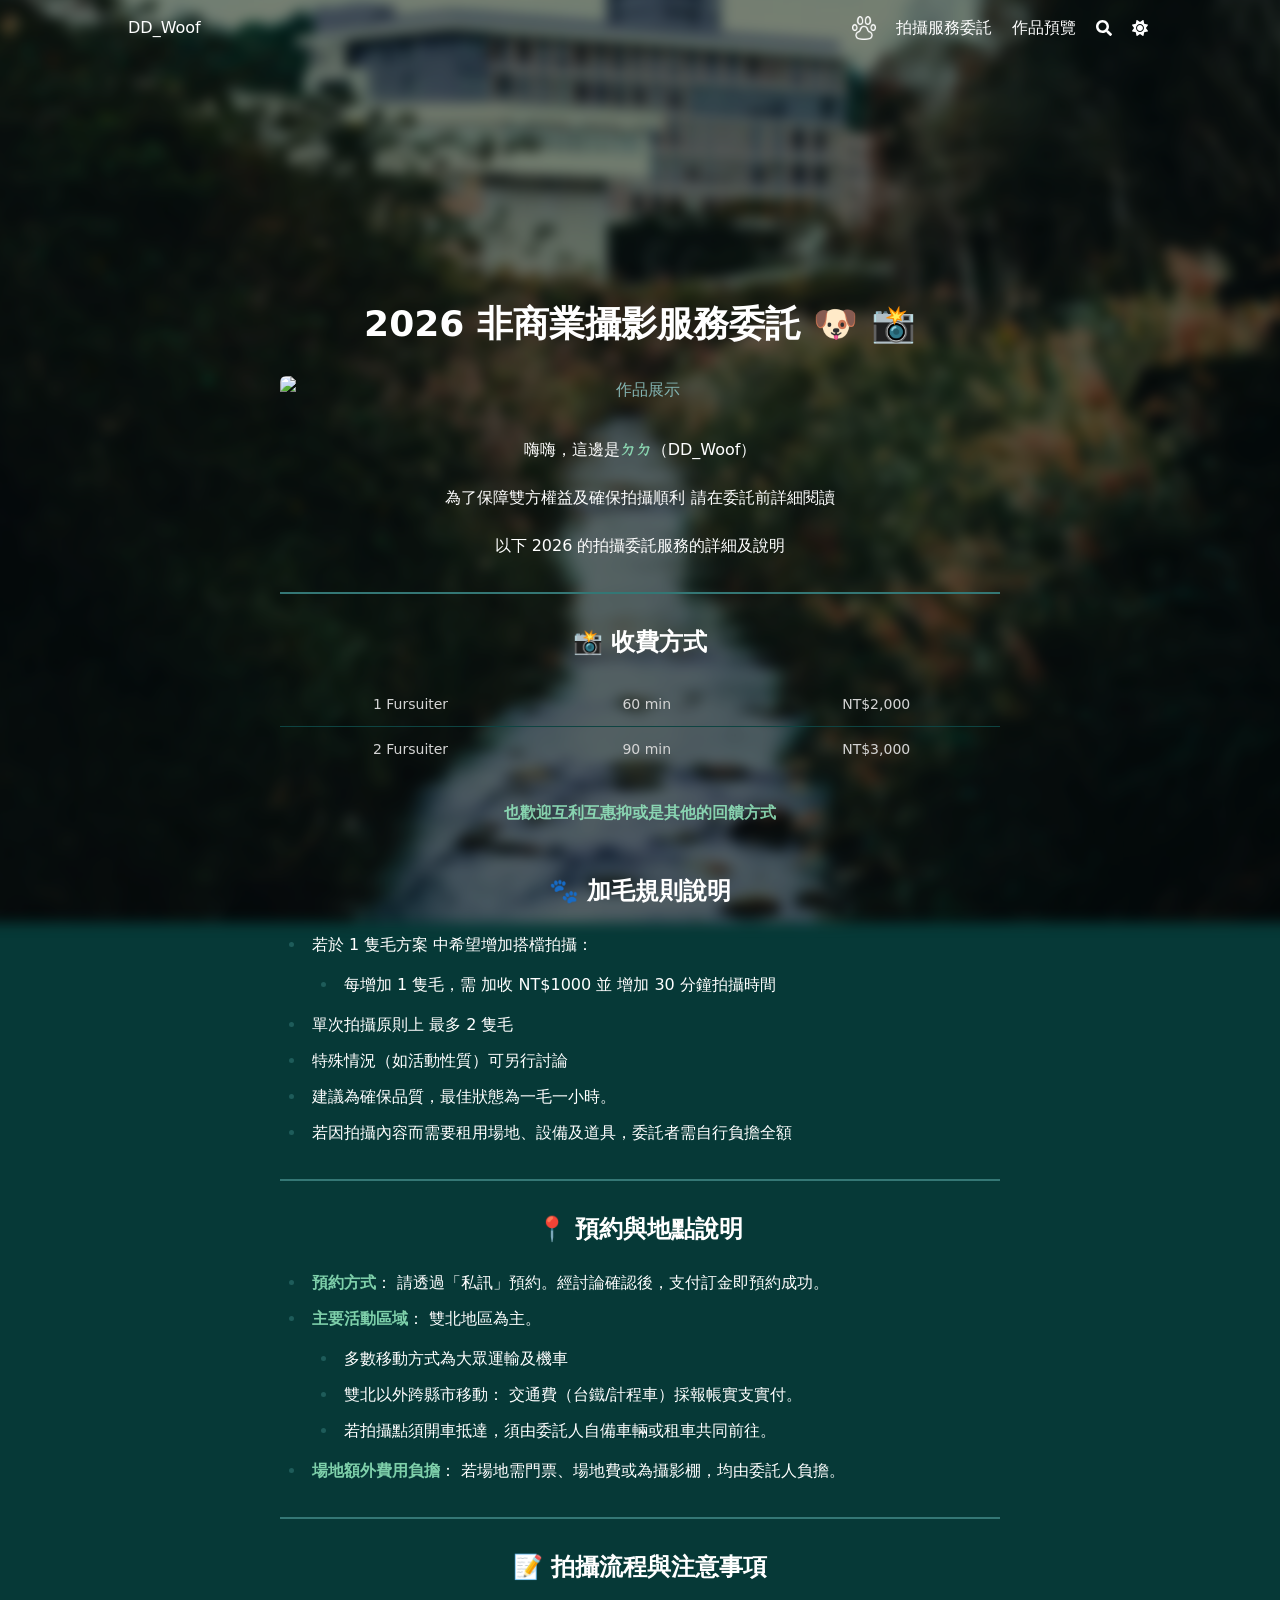
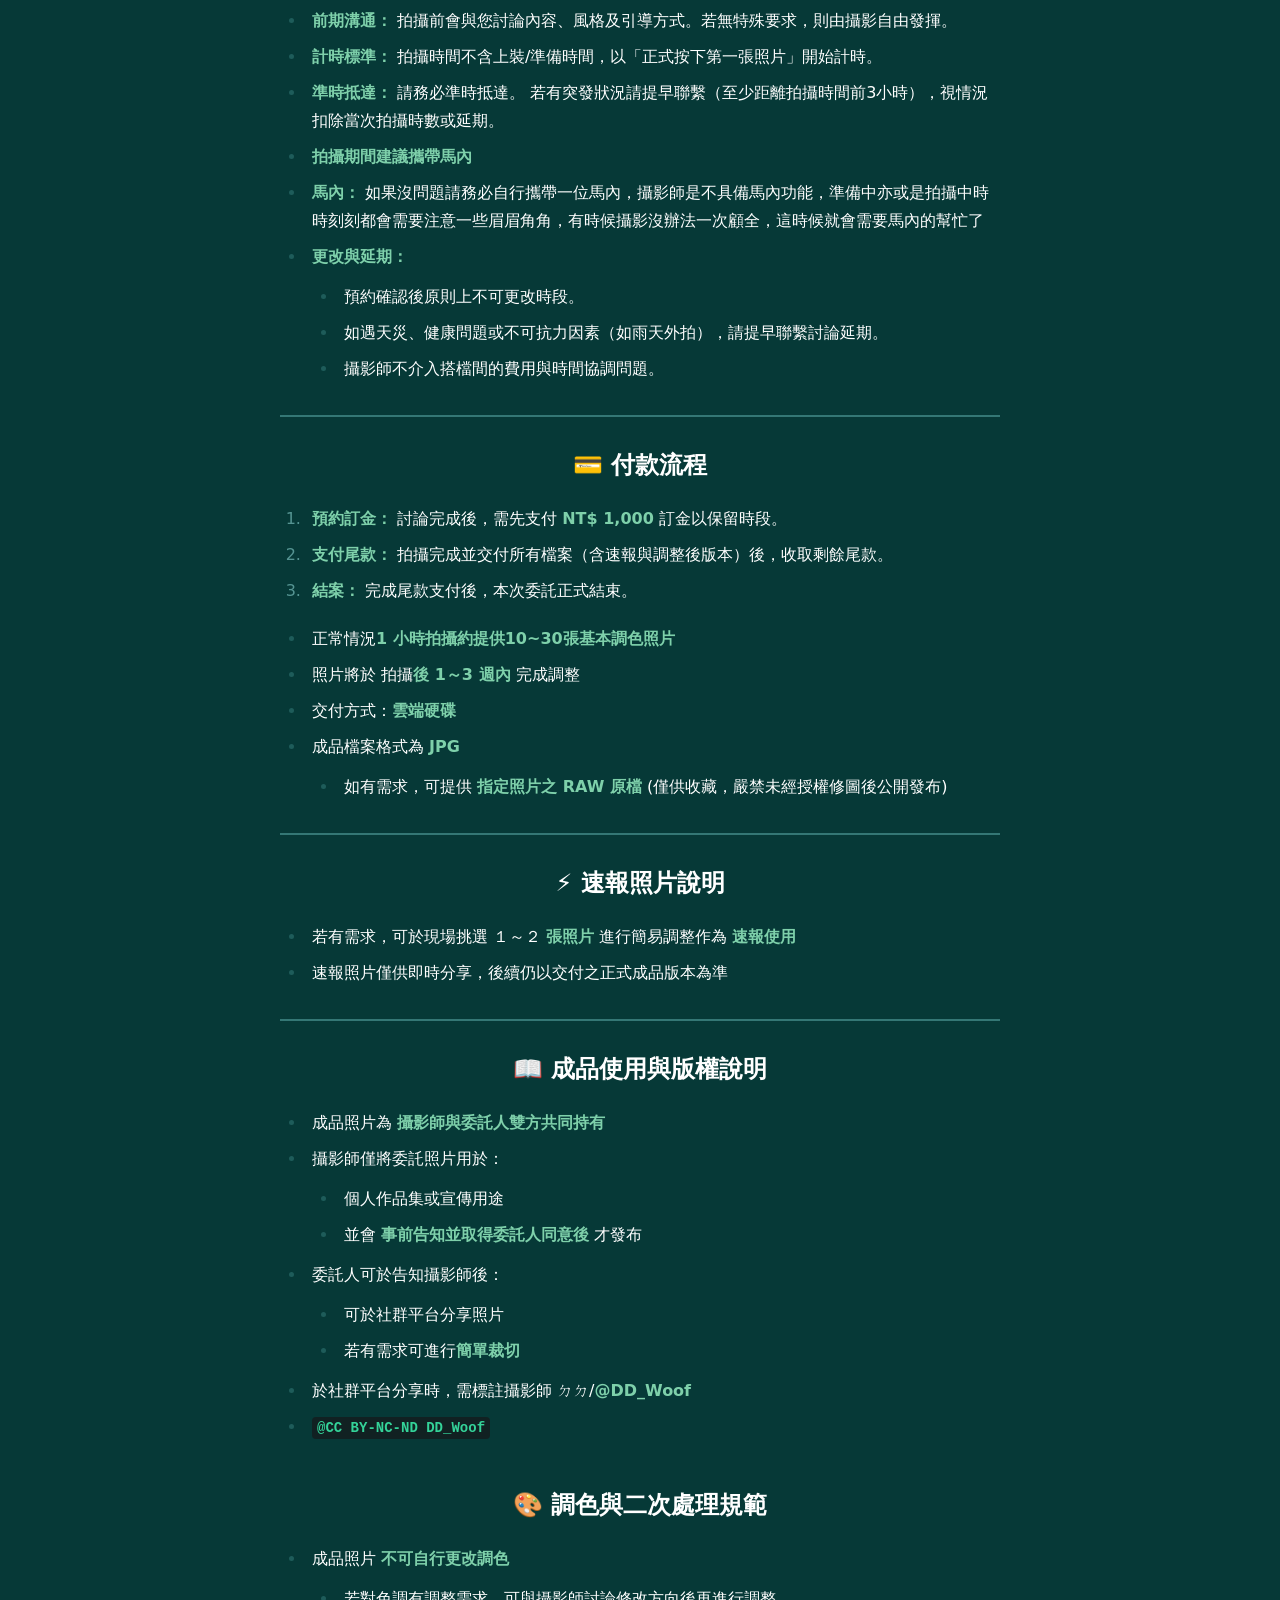
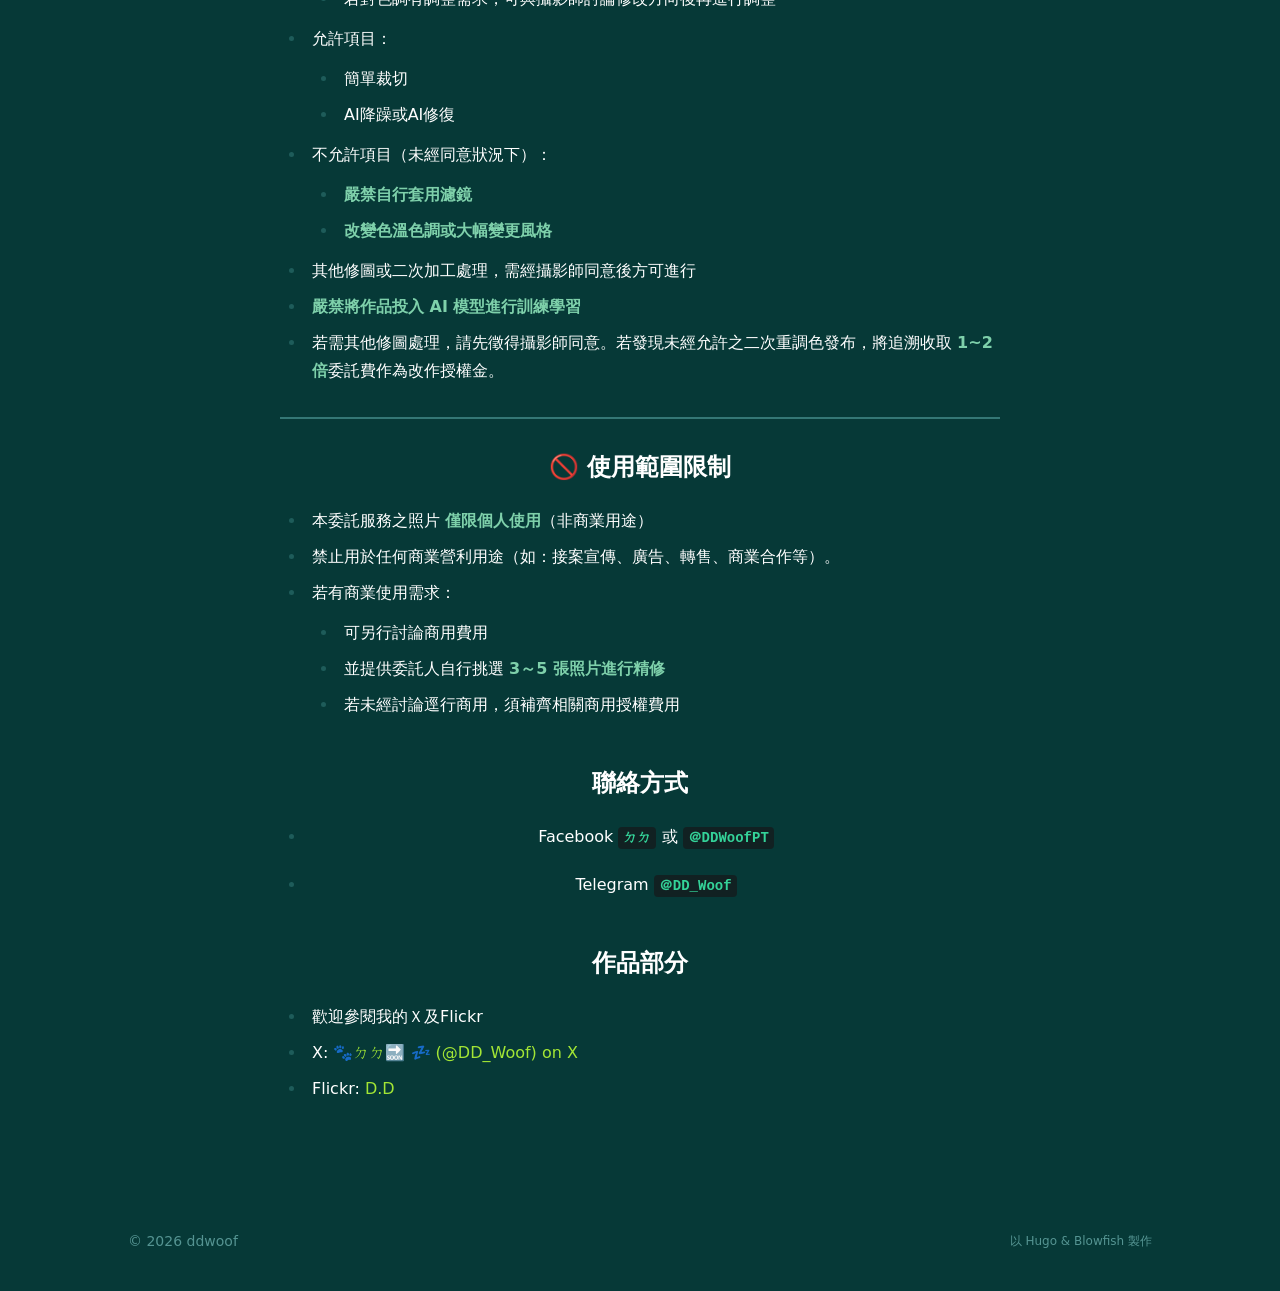
==== services/index.html @ 14877175 "The First time update web" ====
<!doctype html>
<html
  lang="zh-tw"
  dir="ltr"
  class="scroll-smooth"
  data-default-appearance="dark"
  data-auto-appearance="true"><head>
  <meta charset="utf-8">
  
    <meta http-equiv="content-language" content="zh-tw">
  
  <meta name="viewport" content="width=device-width, initial-scale=1.0">
  <meta http-equiv="X-UA-Compatible" content="ie=edge">
  <meta name="theme-color">

  
  
    <title>2026 非商業攝影服務委託 🐶 📸 &middot; DD_Woof</title>
    <meta name="title" content="2026 非商業攝影服務委託 🐶 📸 &middot; DD_Woof">
  

  
  
    <meta name="description" content="攝影委託詳細說明與費用一覽">
  
  
  
  
  <link rel="canonical" href="/services/">
  

  
  
    <meta name="author" content="ddwoof">
  
  
    
      
        
          <link href="https://x.com/DD_Woof" rel="me">
        
      
    
  

  
  <meta property="og:url" content="/services/">
  <meta property="og:site_name" content="DD_Woof">
  <meta property="og:title" content="2026 非商業攝影服務委託 🐶 📸">
  <meta property="og:description" content="攝影委託詳細說明與費用一覽">
  <meta property="og:locale" content="zh_tw">
  <meta property="og:type" content="article">

  
  <meta name="twitter:card" content="summary">
  <meta name="twitter:title" content="2026 非商業攝影服務委託 🐶 📸">
  <meta name="twitter:description" content="攝影委託詳細說明與費用一覽">

  
  
  
  
    
      
    
  
    
      
    
  
    
      
    
  
  
    
  

  
  
  
  
  
  

  

  
  
  
  
  
  
  
    
  
  
    
  
  
  <link
    type="text/css"
    rel="stylesheet"
    href="/css/main.bundle.min.bacc5cdc9474db91ea3333a25206559b05ceb0ef3ecc49c3214e8da3e983f6aa9cc485924662123fd63597dafd530e8fc702d7a046bd52d2ac4388a769b3c79e.css"
    integrity="sha512-usxc3JR025HqMzOiUgZVmwXOsO8&#43;zEnDIU6No&#43;mD9qqcxIWSRmISP9Y1l9r9Uw6PxwLXoEa9UtKsQ4inabPHng==">

  
  
  <script
    type="text/javascript"
    src="/js/appearance.min.6f41174b3a05b680820fe08cadbfa5fb7a7ca347b76a0955cdc68b9d8aca1ce24f0547e138cea33bcc7904d551a90afcb1cc7f2d9fe8557075d501419046c08c.js"
    integrity="sha512-b0EXSzoFtoCCD&#43;CMrb&#43;l&#43;3p8o0e3aglVzcaLnYrKHOJPBUfhOM6jO8x5BNVRqQr8scx/LZ/oVXB11QFBkEbAjA=="></script>
  
  
  
  
  
  
    
    <script src="/lib/zoom/zoom.min.umd.a527109b68c082a70f3697716dd72a9d5aa8b545cf800cecbbc7399f2ca6f6e0ce3e431f2062b48bbfa47c9ea42822714060bef309be073f49b9c0e30d318d7b.js" integrity="sha512-pScQm2jAgqcPNpdxbdcqnVqotUXPgAzsu8c5nyym9uDOPkMfIGK0i7&#43;kfJ6kKCJxQGC&#43;8wm&#43;Bz9JucDjDTGNew=="></script>
  

  
  
  
    
  
  
    
  
  
  
  
  
  
    
    <script
      defer
      type="text/javascript"
      id="script-bundle"
      src="/js/main.bundle.min.858f7f82734cfae08d59fcf8d0eb186f01706a84e2f7d20d39edfd7bc8bed6166e02d5c65ecce1de82b1ac52d1e01d77bd1a82d19186fdae5fe6e12d867fcf68.js"
      integrity="sha512-hY9/gnNM&#43;uCNWfz40OsYbwFwaoTi99INOe39e8i&#43;1hZuAtXGXszh3oKxrFLR4B13vRqC0ZGG/a5f5uEthn/PaA=="
      data-copy="複製"
      data-copied="已複製"></script>
  

  
  
























  

  

  

  

  













  
  
    <link rel="apple-touch-icon" sizes="180x180" href="/apple-touch-icon.png">
    <link rel="icon" type="image/png" sizes="32x32" href="/favicon-32x32.png">
    <link rel="icon" type="image/png" sizes="16x16" href="/favicon-16x16.png">
    <link rel="manifest" href="/site.webmanifest">
  

  
  <script type="application/ld+json">
  [{
    "@context": "https://schema.org",
    "@type": "Article",
    "articleSection": "Hi 👋 I\u0027m ㄉㄉ.",
    "name": "2026 非商業攝影服務委託 🐶 📸",
    "headline": "2026 非商業攝影服務委託 🐶 📸",
    "description": "攝影委託詳細說明與費用一覽",
    "inLanguage": "zh-tw",
    "url" : "/services/",
    "author" : {
      "@type": "Person",
      "name": "ddwoof"
    },
    
    
    
    
    
    
    
    
    "mainEntityOfPage": "true",
    "wordCount": "1430"
  }]
  </script>



  
  
    




  

  
  

  
  

  
  
</head>


















  
  <body class="flex flex-col h-screen m-auto leading-7 max-w-7xl px-6 sm:px-14 md:px-24 lg:px-32 text-lg bg-neutral text-neutral-900 dark:bg-neutral-800 dark:text-neutral bf-scrollbar">
    <div id="the-top" class="absolute flex self-center">
      <a
        class="px-3 py-1 text-sm -translate-y-8 rounded-b-lg bg-primary-200 focus:translate-y-0 dark:bg-neutral-600"
        href="#main-content">
        <span class="font-bold text-primary-600 pe-2 dark:text-primary-400">&darr;</span>
        快轉到主要內容
      </a>
    </div>
    
    
      <div class="main-menu flex items-center w-full gap-2 p-1 pl-0">
  
    
    
  
  
    <a href="/" class="text-base font-medium truncate min-w-0 shrink">
      DD_Woof
    </a>
  
  <div class="flex items-center ms-auto">
    <div class="hidden md:flex">
      <nav class="flex items-center gap-x-5 h-12">
  
    
      
  
    <a
      href="/"
      
      class="flex items-center bf-icon-color-hover"
      aria-label="&lt;img src=&#39;/img/paw_icon.webp&#39; class=&#39;h-6 w-auto inline-block nozoom&#39; alt=&#39;Home&#39;&gt;"
      title="">
      
      
        <span class="text-base font-medium break-normal">
          <img src='/img/paw_icon.webp' class='h-6 w-auto inline-block nozoom' alt='Home'>
        </span>
      
    </a>
  

    
      
  
    <a
      href="/services/"
      
      class="flex items-center bf-icon-color-hover"
      aria-label="拍攝服務委託"
      title="2026 非商業攝影服務委託 🐶 📸">
      
      
        <span class="text-base font-medium break-normal">
          拍攝服務委託
        </span>
      
    </a>
  

    
      
  
    <a
      href="/portfolio/"
      
      class="flex items-center bf-icon-color-hover"
      aria-label="作品預覽"
      title="作品預覽 📷">
      
      
        <span class="text-base font-medium break-normal">
          作品預覽
        </span>
      
    </a>
  

    
  

  

  

  
    <button
      id="search-button"
      aria-label="Search"
      class="text-base bf-icon-color-hover"
      title="搜尋 (/)">
      <span class="relative block icon"><svg aria-hidden="true" focusable="false" data-prefix="fas" data-icon="search" class="svg-inline--fa fa-search fa-w-16" role="img" xmlns="http://www.w3.org/2000/svg" viewBox="0 0 512 512"><path fill="currentColor" d="M505 442.7L405.3 343c-4.5-4.5-10.6-7-17-7H372c27.6-35.3 44-79.7 44-128C416 93.1 322.9 0 208 0S0 93.1 0 208s93.1 208 208 208c48.3 0 92.7-16.4 128-44v16.3c0 6.4 2.5 12.5 7 17l99.7 99.7c9.4 9.4 24.6 9.4 33.9 0l28.3-28.3c9.4-9.4 9.4-24.6.1-34zM208 336c-70.7 0-128-57.2-128-128 0-70.7 57.2-128 128-128 70.7 0 128 57.2 128 128 0 70.7-57.2 128-128 128z"/></svg>
</span>
    </button>
  

  
    <div class="flex items-center">
      <button
        id="appearance-switcher"
        aria-label="Dark mode switcher"
        type="button"
        class="text-base bf-icon-color-hover">
        <div class="flex items-center justify-center dark:hidden">
          <span class="relative block icon"><svg xmlns="http://www.w3.org/2000/svg" viewBox="0 0 512 512"><path fill="currentColor" d="M32 256c0-123.8 100.3-224 223.8-224c11.36 0 29.7 1.668 40.9 3.746c9.616 1.777 11.75 14.63 3.279 19.44C245 86.5 211.2 144.6 211.2 207.8c0 109.7 99.71 193 208.3 172.3c9.561-1.805 16.28 9.324 10.11 16.95C387.9 448.6 324.8 480 255.8 480C132.1 480 32 379.6 32 256z"/></svg>
</span>
        </div>
        <div class="items-center justify-center hidden dark:flex">
          <span class="relative block icon"><svg xmlns="http://www.w3.org/2000/svg" viewBox="0 0 512 512"><path fill="currentColor" d="M256 159.1c-53.02 0-95.1 42.98-95.1 95.1S202.1 351.1 256 351.1s95.1-42.98 95.1-95.1S309 159.1 256 159.1zM509.3 347L446.1 255.1l63.15-91.01c6.332-9.125 1.104-21.74-9.826-23.72l-109-19.7l-19.7-109c-1.975-10.93-14.59-16.16-23.72-9.824L256 65.89L164.1 2.736c-9.125-6.332-21.74-1.107-23.72 9.824L121.6 121.6L12.56 141.3C1.633 143.2-3.596 155.9 2.736 164.1L65.89 256l-63.15 91.01c-6.332 9.125-1.105 21.74 9.824 23.72l109 19.7l19.7 109c1.975 10.93 14.59 16.16 23.72 9.824L256 446.1l91.01 63.15c9.127 6.334 21.75 1.107 23.72-9.822l19.7-109l109-19.7C510.4 368.8 515.6 356.1 509.3 347zM256 383.1c-70.69 0-127.1-57.31-127.1-127.1c0-70.69 57.31-127.1 127.1-127.1s127.1 57.3 127.1 127.1C383.1 326.7 326.7 383.1 256 383.1z"/></svg>
</span>
        </div>
      </button>
    </div>
  
</nav>



    </div>
    <div class="flex md:hidden">
      <div class="flex items-center h-14 gap-4">
  
    <button
      id="search-button-mobile"
      aria-label="Search"
      class="flex items-center justify-center bf-icon-color-hover"
      title="搜尋 (/)">
      <span class="relative block icon"><svg aria-hidden="true" focusable="false" data-prefix="fas" data-icon="search" class="svg-inline--fa fa-search fa-w-16" role="img" xmlns="http://www.w3.org/2000/svg" viewBox="0 0 512 512"><path fill="currentColor" d="M505 442.7L405.3 343c-4.5-4.5-10.6-7-17-7H372c27.6-35.3 44-79.7 44-128C416 93.1 322.9 0 208 0S0 93.1 0 208s93.1 208 208 208c48.3 0 92.7-16.4 128-44v16.3c0 6.4 2.5 12.5 7 17l99.7 99.7c9.4 9.4 24.6 9.4 33.9 0l28.3-28.3c9.4-9.4 9.4-24.6.1-34zM208 336c-70.7 0-128-57.2-128-128 0-70.7 57.2-128 128-128 70.7 0 128 57.2 128 128 0 70.7-57.2 128-128 128z"/></svg>
</span>
    </button>
  

  
    <button
      id="appearance-switcher-mobile"
      type="button"
      aria-label="Dark mode switcher"
      class="flex items-center justify-center text-neutral-900 hover:text-primary-600 dark:text-neutral-200 dark:hover:text-primary-400">
      <div class="dark:hidden">
        <span class="relative block icon"><svg xmlns="http://www.w3.org/2000/svg" viewBox="0 0 512 512"><path fill="currentColor" d="M32 256c0-123.8 100.3-224 223.8-224c11.36 0 29.7 1.668 40.9 3.746c9.616 1.777 11.75 14.63 3.279 19.44C245 86.5 211.2 144.6 211.2 207.8c0 109.7 99.71 193 208.3 172.3c9.561-1.805 16.28 9.324 10.11 16.95C387.9 448.6 324.8 480 255.8 480C132.1 480 32 379.6 32 256z"/></svg>
</span>
      </div>
      <div class="hidden dark:block">
        <span class="relative block icon"><svg xmlns="http://www.w3.org/2000/svg" viewBox="0 0 512 512"><path fill="currentColor" d="M256 159.1c-53.02 0-95.1 42.98-95.1 95.1S202.1 351.1 256 351.1s95.1-42.98 95.1-95.1S309 159.1 256 159.1zM509.3 347L446.1 255.1l63.15-91.01c6.332-9.125 1.104-21.74-9.826-23.72l-109-19.7l-19.7-109c-1.975-10.93-14.59-16.16-23.72-9.824L256 65.89L164.1 2.736c-9.125-6.332-21.74-1.107-23.72 9.824L121.6 121.6L12.56 141.3C1.633 143.2-3.596 155.9 2.736 164.1L65.89 256l-63.15 91.01c-6.332 9.125-1.105 21.74 9.824 23.72l109 19.7l19.7 109c1.975 10.93 14.59 16.16 23.72 9.824L256 446.1l91.01 63.15c9.127 6.334 21.75 1.107 23.72-9.822l19.7-109l109-19.7C510.4 368.8 515.6 356.1 509.3 347zM256 383.1c-70.69 0-127.1-57.31-127.1-127.1c0-70.69 57.31-127.1 127.1-127.1s127.1 57.3 127.1 127.1C383.1 326.7 326.7 383.1 256 383.1z"/></svg>
</span>
      </div>
    </button>
  

  
    <input type="checkbox" id="mobile-menu-toggle" autocomplete="off" class="hidden peer">
    <label for="mobile-menu-toggle" class="flex items-center justify-center cursor-pointer bf-icon-color-hover">
      <span class="relative block icon"><svg xmlns="http://www.w3.org/2000/svg" viewBox="0 0 448 512"><path fill="currentColor" d="M0 96C0 78.33 14.33 64 32 64H416C433.7 64 448 78.33 448 96C448 113.7 433.7 128 416 128H32C14.33 128 0 113.7 0 96zM0 256C0 238.3 14.33 224 32 224H416C433.7 224 448 238.3 448 256C448 273.7 433.7 288 416 288H32C14.33 288 0 273.7 0 256zM416 448H32C14.33 448 0 433.7 0 416C0 398.3 14.33 384 32 384H416C433.7 384 448 398.3 448 416C448 433.7 433.7 448 416 448z"/></svg>
</span>
    </label>

    <div
      role="dialog"
      aria-modal="true"
      style="scrollbar-gutter: stable;"
      class="fixed inset-0 z-50 invisible overflow-y-auto px-6 py-20 opacity-0 transition-[opacity,visibility] duration-300 peer-checked:visible peer-checked:opacity-100 bg-neutral-50/97 dark:bg-neutral-900/99
      bf-scrollbar">
      <label
        for="mobile-menu-toggle"
        class="fixed end-8 top-5 flex items-center justify-center z-50 h-12 w-12 cursor-pointer select-none rounded-full bf-icon-color-hover border bf-border-color bf-border-color-hover bg-neutral-50 dark:bg-neutral-900">
        <span class="relative block icon"><svg xmlns="http://www.w3.org/2000/svg" viewBox="0 0 320 512"><path fill="currentColor" d="M310.6 361.4c12.5 12.5 12.5 32.75 0 45.25C304.4 412.9 296.2 416 288 416s-16.38-3.125-22.62-9.375L160 301.3L54.63 406.6C48.38 412.9 40.19 416 32 416S15.63 412.9 9.375 406.6c-12.5-12.5-12.5-32.75 0-45.25l105.4-105.4L9.375 150.6c-12.5-12.5-12.5-32.75 0-45.25s32.75-12.5 45.25 0L160 210.8l105.4-105.4c12.5-12.5 32.75-12.5 45.25 0s12.5 32.75 0 45.25l-105.4 105.4L310.6 361.4z"/></svg>
</span>
      </label>
      <nav class="mx-auto max-w-md space-y-6">
        
  
    
    <div class="px-2">
      <a
        href="/"
        aria-label="&lt;img src=&#39;/img/paw_icon.webp&#39; class=&#39;h-6 w-auto inline-block nozoom&#39; alt=&#39;Home&#39;&gt;"
        
        class="flex items-center gap-4 group bf-icon-color-hover text-neutral-700 dark:text-neutral-200">
        
        <span title="" class="text-2xl font-bold tracking-tight">
          <img src='/img/paw_icon.webp' class='h-6 w-auto inline-block nozoom' alt='Home'>
        </span>
        
      </a>

      
    </div>
  
    
    <div class="px-2">
      <a
        href="/services/"
        aria-label="拍攝服務委託"
        
        class="flex items-center gap-4 group bf-icon-color-hover text-neutral-700 dark:text-neutral-200">
        
        <span title="2026 非商業攝影服務委託 🐶 📸" class="text-2xl font-bold tracking-tight">
          拍攝服務委託
        </span>
        
      </a>

      
    </div>
  
    
    <div class="px-2">
      <a
        href="/portfolio/"
        aria-label="作品預覽"
        
        class="flex items-center gap-4 group bf-icon-color-hover text-neutral-700 dark:text-neutral-200">
        
        <span title="作品預覽 📷" class="text-2xl font-bold tracking-tight">
          作品預覽
        </span>
        
      </a>

      
    </div>
  

        
  

        
  

      </nav>
    </div>
  
</div>







    </div>
  </div>
</div>





    
    <div class="relative flex flex-col grow">
      <main id="main-content" class="grow">
        

<style>
    .centered-article {
        color: #ffffff !important;
         
    }

    .centered-article table {
        margin-left: auto !important;
        margin-right: auto !important;
        display: table !important;
        color: #d4d4d4;
    }

    .centered-article ul,
    .centered-article ol {
        text-align: left !important;
        display: block !important;
    }

    .centered-article h2 {
        text-align: center !important;
    }

    .centered-article p {
        text-align: center !important;
        color: #ffffff !important;
         
    }

     
    .centered-article li {
        color: #ffffff !important;
    }

    .centered-article hr {
        margin: 2rem auto !important;
    }

     
    .centered-article [style*="background-image"],
    .centered-article .nozoom[src$=".webp"],
    .centered-article img.object-cover {
        filter: blur(6px) brightness(0.55) !important;
        transform: scale(1.05);
    }

     
    .centered-article .single_hero_background {
        height: 100vh !important;
        min-height: 100% !important;
    }

     
    .centered-article .single_hero_background div[class*="bg-gradient"] {
        display: none !important;
    }

     
    .centered-article h1,
    .centered-article h2,
    .centered-article h3 {
        color: #ffffff;
    }

     
    .centered-article strong {
        color: #98f0c4d2;
    }
</style>

<article class="centered-article">
    
    
    
    
    
    
    





  
    
  








  
    
    
      
      
    
  





    <div id="hero" class="h-[150px] md:h-[200px]"></div>
  
  <div class="fixed inset-x-0 top-0 h-[800px] single_hero_background nozoom">
    
    
    
    <img
      id="background-image"
      src="/img/homepage_hu_d33330eec5c31fbe.webp"
      role="presentation"
      loading="eager"
      decoding="async"
      fetchpriority="high"
      class="absolute inset-0 w-full h-full object-cover"
      >
    <div
      class="absolute inset-0 bg-gradient-to-t from-neutral dark:from-neutral-800 to-transparent mix-blend-normal"></div>
    <div
      class="absolute inset-0 opacity-60 bg-gradient-to-t from-neutral dark:from-neutral-800 to-neutral-100 dark:to-neutral-800 mix-blend-normal"></div>
  </div>

  
    <div
      id="background-blur"
      class="fixed opacity-0 inset-x-0 top-0 h-full single_hero_background nozoom backdrop-blur-xl bg-neutral-100/75 dark:bg-neutral-800/60"></div>
    
    
    <script
      type="text/javascript"
      src="/js/background-blur.min.605b3b942818f0ab5a717ae446135ec46b8ee5a2ad12ae56fb90dc2a76ce30c388f9fec8bcc18db15bd47e3fa8a09d779fa12aa9c184cf614a315bc72c6c163d.js"
      integrity="sha512-YFs7lCgY8KtacXrkRhNexGuO5aKtEq5W&#43;5DcKnbOMMOI&#43;f7IvMGNsVvUfj&#43;ooJ13n6EqqcGEz2FKMVvHLGwWPQ=="
      data-blur-id="background-blur"
      data-image-id="background-image"
      data-image-url="/img/homepage_hu_d33330eec5c31fbe.webp"></script>
  
    
    

    
    <div style="width: 100%; display: flex; justify-content: center; padding: 3rem 1.5rem 5rem;">
        <div class="prose dark:prose-invert" style="width: 100%; max-width: 720px; text-align: center;">
            <h1 style="text-align: center;">2026 非商業攝影服務委託 🐶 📸</h1>
            <p><figure><img
    class="my-0 rounded-md"
    loading="lazy"
    decoding="async"
    fetchpriority="low"
    alt="作品展示"
    src="https://img.notionusercontent.com/s3/prod-files-secure%2Fc558e88c-4550-4e06-9104-18500fdc3e27%2Fda1a0a6f-6619-42e2-b8ed-99a313e213f9%2F_web.jpg/size/w=2000?exp=1772271377&amp;sig=JWVzvKEJM6-Inp5CbrmISUtbcxMYs_CvZ-rIkNtdQjo&amp;id=312895ff-63f1-80f4-aa74-c3af09b41fe5&amp;table=block&amp;userId=6483426f-773c-416a-a5eb-2d1f29db7bb9"
    ></figure>
</p>
<p>嗨嗨，這邊是<strong>ㄉㄉ</strong>（DD_Woof）</p>
<p>為了保障雙方權益及確保拍攝順利
請在委託前詳細閱讀</p>
<p>以下 2026 的拍攝委託服務的詳細及說明</p>
<hr>

<h2 class="relative group">📸 收費方式
    <div id="-收費方式" class="anchor"></div>
    
    <span
        class="absolute top-0 w-6 transition-opacity opacity-0 -start-6 not-prose group-hover:opacity-100 select-none">
        <a class="text-primary-300 dark:text-neutral-700 !no-underline" href="#-%e6%94%b6%e8%b2%bb%e6%96%b9%e5%bc%8f" aria-label="定位點">#</a>
    </span>
    
</h2>
<table style="border-collapse: collapse;">
  <tbody>
    <tr>
      <td style="padding: 10px 32px; text-align: center;">1 Fursuiter</td>
      <td style="padding: 10px 32px; text-align: center;">60 min</td>
      <td style="padding: 10px 32px; text-align: center;">NT$2,000</td>
    </tr>
    <tr>
      <td style="padding: 10px 32px; text-align: center;">2 Fursuiter</td>
      <td style="padding: 10px 32px; text-align: center;">90 min</td>
      <td style="padding: 10px 32px; text-align: center;">NT$3,000</td>
    </tr>
  </tbody>
</table>
<p><strong>也歡迎互利互惠抑或是其他的回饋方式</strong></p>

<h2 class="relative group">🐾 加毛規則說明
    <div id="-加毛規則說明" class="anchor"></div>
    
    <span
        class="absolute top-0 w-6 transition-opacity opacity-0 -start-6 not-prose group-hover:opacity-100 select-none">
        <a class="text-primary-300 dark:text-neutral-700 !no-underline" href="#-%e5%8a%a0%e6%af%9b%e8%a6%8f%e5%89%87%e8%aa%aa%e6%98%8e" aria-label="定位點">#</a>
    </span>
    
</h2>
<ul>
<li>若於 1 隻毛方案 中希望增加搭檔拍攝：
<ul>
<li>每增加 1 隻毛，需 加收 NT$1000 並 增加 30 分鐘拍攝時間</li>
</ul>
</li>
<li>單次拍攝原則上 最多 2 隻毛</li>
<li>特殊情況（如活動性質）可另行討論</li>
<li>建議為確保品質，最佳狀態為一毛一小時。</li>
<li>若因拍攝內容而需要租用場地、設備及道具，委託者需自行負擔全額</li>
</ul>
<hr>

<h2 class="relative group">📍 預約與地點說明
    <div id="-預約與地點說明" class="anchor"></div>
    
    <span
        class="absolute top-0 w-6 transition-opacity opacity-0 -start-6 not-prose group-hover:opacity-100 select-none">
        <a class="text-primary-300 dark:text-neutral-700 !no-underline" href="#-%e9%a0%90%e7%b4%84%e8%88%87%e5%9c%b0%e9%bb%9e%e8%aa%aa%e6%98%8e" aria-label="定位點">#</a>
    </span>
    
</h2>
<ul>
<li><strong>預約方式</strong>： 請透過「私訊」預約。經討論確認後，支付訂金即預約成功。</li>
<li><strong>主要活動區域</strong>： 雙北地區為主。
<ul>
<li>多數移動方式為大眾運輸及機車</li>
<li>雙北以外跨縣市移動： 交通費（台鐵/計程車）採報帳實支實付。</li>
<li>若拍攝點須開車抵達，須由委託人自備車輛或租車共同前往。</li>
</ul>
</li>
<li><strong>場地額外費用負擔</strong>： 若場地需門票、場地費或為攝影棚，均由委託人負擔。</li>
</ul>
<hr>

<h2 class="relative group">📝 拍攝流程與注意事項
    <div id="-拍攝流程與注意事項" class="anchor"></div>
    
    <span
        class="absolute top-0 w-6 transition-opacity opacity-0 -start-6 not-prose group-hover:opacity-100 select-none">
        <a class="text-primary-300 dark:text-neutral-700 !no-underline" href="#-%e6%8b%8d%e6%94%9d%e6%b5%81%e7%a8%8b%e8%88%87%e6%b3%a8%e6%84%8f%e4%ba%8b%e9%a0%85" aria-label="定位點">#</a>
    </span>
    
</h2>
<ul>
<li><strong>前期溝通：</strong> 拍攝前會與您討論內容、風格及引導方式。若無特殊要求，則由攝影自由發揮。</li>
<li><strong>計時標準：</strong> 拍攝時間不含上裝/準備時間，以「正式按下第一張照片」開始計時。</li>
<li><strong>準時抵達：</strong> 請務必準時抵達。
若有突發狀況請提早聯繫（至少距離拍攝時間前3小時），視情況扣除當次拍攝時數或延期。</li>
<li><strong>拍攝期間建議攜帶馬內</strong></li>
<li><strong>馬內：</strong> 如果沒問題請務必自行攜帶一位馬內，攝影師是不具備馬內功能，準備中亦或是拍攝中時時刻刻都會需要注意一些眉眉角角，有時候攝影沒辦法一次顧全，這時候就會需要馬內的幫忙了</li>
<li><strong>更改與延期：</strong>
<ul>
<li>預約確認後原則上不可更改時段。</li>
<li>如遇天災、健康問題或不可抗力因素（如雨天外拍），請提早聯繫討論延期。</li>
<li>攝影師不介入搭檔間的費用與時間協調問題。</li>
</ul>
</li>
</ul>
<hr>

<h2 class="relative group">💳 付款流程
    <div id="-付款流程" class="anchor"></div>
    
    <span
        class="absolute top-0 w-6 transition-opacity opacity-0 -start-6 not-prose group-hover:opacity-100 select-none">
        <a class="text-primary-300 dark:text-neutral-700 !no-underline" href="#-%e4%bb%98%e6%ac%be%e6%b5%81%e7%a8%8b" aria-label="定位點">#</a>
    </span>
    
</h2>
<ol>
<li><strong>預約訂金：</strong> 討論完成後，需先支付 <strong>NT$ 1,000</strong> 訂金以保留時段。</li>
<li><strong>支付尾款：</strong> 拍攝完成並交付所有檔案（含速報與調整後版本）後，收取剩餘尾款。</li>
<li><strong>結案：</strong> 完成尾款支付後，本次委託正式結束。</li>
</ol>
<ul>
<li>正常情況<strong>1 小時拍攝約提供10~30張基本調色照片</strong></li>
<li>照片將於 拍攝<strong>後 1～3 週內</strong> 完成調整</li>
<li>交付方式：<strong>雲端硬碟</strong></li>
<li>成品檔案格式為 <strong>JPG</strong>
<ul>
<li>如有需求，可提供 <strong>指定照片之 RAW 原檔</strong> (僅供收藏，嚴禁未經授權修圖後公開發布)</li>
</ul>
</li>
</ul>
<hr>

<h2 class="relative group">⚡ 速報照片說明
    <div id="-速報照片說明" class="anchor"></div>
    
    <span
        class="absolute top-0 w-6 transition-opacity opacity-0 -start-6 not-prose group-hover:opacity-100 select-none">
        <a class="text-primary-300 dark:text-neutral-700 !no-underline" href="#-%e9%80%9f%e5%a0%b1%e7%85%a7%e7%89%87%e8%aa%aa%e6%98%8e" aria-label="定位點">#</a>
    </span>
    
</h2>
<ul>
<li>若有需求，可於現場挑選 １～２ <strong>張照片</strong> 進行簡易調整作為 <strong>速報使用</strong></li>
<li>速報照片僅供即時分享，後續仍以交付之正式成品版本為準</li>
</ul>
<hr>

<h2 class="relative group">📖 成品使用與版權說明
    <div id="-成品使用與版權說明" class="anchor"></div>
    
    <span
        class="absolute top-0 w-6 transition-opacity opacity-0 -start-6 not-prose group-hover:opacity-100 select-none">
        <a class="text-primary-300 dark:text-neutral-700 !no-underline" href="#-%e6%88%90%e5%93%81%e4%bd%bf%e7%94%a8%e8%88%87%e7%89%88%e6%ac%8a%e8%aa%aa%e6%98%8e" aria-label="定位點">#</a>
    </span>
    
</h2>
<ul>
<li>成品照片為 <strong>攝影師與委託人雙方共同持有</strong></li>
<li>攝影師僅將委託照片用於：
<ul>
<li>個人作品集或宣傳用途</li>
<li>並會 <strong>事前告知並取得委託人同意後</strong> 才發布</li>
</ul>
</li>
<li>委託人可於告知攝影師後：
<ul>
<li>可於社群平台分享照片</li>
<li>若有需求可進行<strong>簡單裁切</strong></li>
</ul>
</li>
<li>於社群平台分享時，需標註攝影師 ㄉㄉ/<strong>@DD_Woof</strong></li>
<li><code>@CC BY-NC-ND DD_Woof</code></li>
</ul>

<h2 class="relative group">🎨 調色與二次處理規範
    <div id="-調色與二次處理規範" class="anchor"></div>
    
    <span
        class="absolute top-0 w-6 transition-opacity opacity-0 -start-6 not-prose group-hover:opacity-100 select-none">
        <a class="text-primary-300 dark:text-neutral-700 !no-underline" href="#-%e8%aa%bf%e8%89%b2%e8%88%87%e4%ba%8c%e6%ac%a1%e8%99%95%e7%90%86%e8%a6%8f%e7%af%84" aria-label="定位點">#</a>
    </span>
    
</h2>
<ul>
<li>成品照片 <strong>不可自行更改調色</strong>
<ul>
<li>若對色調有調整需求，可與攝影師討論修改方向後再進行調整</li>
</ul>
</li>
<li>允許項目：
<ul>
<li>簡單裁切</li>
<li>AI降躁或AI修復</li>
</ul>
</li>
<li>不允許項目（未經同意狀況下）：
<ul>
<li><strong>嚴禁自行套用濾鏡</strong></li>
<li><strong>改變色溫色調或大幅變更風格</strong></li>
</ul>
</li>
<li>其他修圖或二次加工處理，需經攝影師同意後方可進行</li>
<li><strong>嚴禁將作品投入 AI 模型進行訓練學習</strong></li>
<li>若需其他修圖處理，請先徵得攝影師同意。若發現未經允許之二次重調色發布，將追溯收取 <strong>1~2 倍</strong>委託費作為改作授權金。</li>
</ul>
<hr>

<h2 class="relative group">🚫 使用範圍限制
    <div id="-使用範圍限制" class="anchor"></div>
    
    <span
        class="absolute top-0 w-6 transition-opacity opacity-0 -start-6 not-prose group-hover:opacity-100 select-none">
        <a class="text-primary-300 dark:text-neutral-700 !no-underline" href="#-%e4%bd%bf%e7%94%a8%e7%af%84%e5%9c%8d%e9%99%90%e5%88%b6" aria-label="定位點">#</a>
    </span>
    
</h2>
<ul>
<li>本委託服務之照片 <strong>僅限個人使用</strong>（非商業用途）</li>
<li>禁止用於任何商業營利用途（如：接案宣傳、廣告、轉售、商業合作等）。</li>
<li>若有商業使用需求：
<ul>
<li>可另行討論商用費用</li>
<li>並提供委託人自行挑選 <strong>3～5 張照片進行精修</strong></li>
<li>若未經討論逕行商用，須補齊相關商用授權費用</li>
</ul>
</li>
</ul>

<h2 class="relative group">聯絡方式
    <div id="聯絡方式" class="anchor"></div>
    
    <span
        class="absolute top-0 w-6 transition-opacity opacity-0 -start-6 not-prose group-hover:opacity-100 select-none">
        <a class="text-primary-300 dark:text-neutral-700 !no-underline" href="#%e8%81%af%e7%b5%a1%e6%96%b9%e5%bc%8f" aria-label="定位點">#</a>
    </span>
    
</h2>
<ul>
<li>
<p>Facebook <code>ㄉㄉ</code> 或 <code>＠DDWoofPT</code></p>
</li>
<li>
<p>Telegram <code>＠DD_Woof</code></p>
</li>
</ul>

<h2 class="relative group">作品部分
    <div id="作品部分" class="anchor"></div>
    
    <span
        class="absolute top-0 w-6 transition-opacity opacity-0 -start-6 not-prose group-hover:opacity-100 select-none">
        <a class="text-primary-300 dark:text-neutral-700 !no-underline" href="#%e4%bd%9c%e5%93%81%e9%83%a8%e5%88%86" aria-label="定位點">#</a>
    </span>
    
</h2>
<ul>
<li>歡迎參閱我的Ｘ及Flickr</li>
<li>X: <a href="https://x.com/DD_Woof"  target="_blank" rel="noreferrer">🐾ㄉㄉ🔜 💤 (@DD_Woof) on X</a></li>
<li>Flickr: <a href="https://www.flickr.com/people/196100873@N06/"  target="_blank" rel="noreferrer">D.D</a></li>
</ul>

        </div>
    </div>
</article>

        


  






<div
  id="scroll-to-top"
  class="fixed bottom-6 end-6 z-50 transform translate-y-4 opacity-0 duration-200">
  <a
    href="#the-top"
    class="pointer-events-auto flex h-12 w-12 items-center justify-center rounded-full bg-neutral/50 text-xl text-neutral-700 hover:text-primary-600 dark:bg-neutral-800/50 dark:text-neutral dark:hover:text-primary-400"
    aria-label="捲動到頁頂"
    title="捲動到頁頂">
    &uarr;
  </a>
</div>

      </main><footer id="site-footer" class="py-10 print:hidden">
  
  
    
  
  <div class="flex items-center justify-between">
    
    
      <p class="text-sm text-neutral-500 dark:text-neutral-400">
          &copy;
          2026
          ddwoof
      </p>
    

    
    
      <p class="text-xs text-neutral-500 dark:text-neutral-400">
        
        
        以 <a class="hover:underline hover:decoration-primary-400 hover:text-primary-500"
          href="https://gohugo.io/" target="_blank" rel="noopener noreferrer">Hugo</a> &amp; <a class="hover:underline hover:decoration-primary-400 hover:text-primary-500"
          href="https://blowfish.page/" target="_blank" rel="noopener noreferrer">Blowfish</a> 製作
      </p>
    
  </div>
  
    <script>
      mediumZoom(document.querySelectorAll("img:not(.nozoom)"), {
        margin: 24,
        background: "rgba(0,0,0,0.5)",
        scrollOffset: 0,
      });
    </script>
  
  
  
</footer>
<div
  id="search-wrapper"
  class="invisible fixed inset-0 flex h-screen w-screen cursor-default flex-col bg-neutral-500/50 p-4 backdrop-blur-sm dark:bg-neutral-900/50 sm:p-6 md:p-[10vh] lg:p-[12vh] z-500"
  data-url="/">
  <div
    id="search-modal"
    class="flex flex-col w-full max-w-3xl min-h-0 mx-auto border rounded-md shadow-lg top-20 border-neutral-200 bg-neutral dark:border-neutral-700 dark:bg-neutral-800">
    <header class="relative z-10 flex items-center justify-between flex-none px-2">
      <form class="flex items-center flex-auto min-w-0">
        <div class="flex items-center justify-center w-8 h-8 text-neutral-400">
          <span class="relative block icon"><svg aria-hidden="true" focusable="false" data-prefix="fas" data-icon="search" class="svg-inline--fa fa-search fa-w-16" role="img" xmlns="http://www.w3.org/2000/svg" viewBox="0 0 512 512"><path fill="currentColor" d="M505 442.7L405.3 343c-4.5-4.5-10.6-7-17-7H372c27.6-35.3 44-79.7 44-128C416 93.1 322.9 0 208 0S0 93.1 0 208s93.1 208 208 208c48.3 0 92.7-16.4 128-44v16.3c0 6.4 2.5 12.5 7 17l99.7 99.7c9.4 9.4 24.6 9.4 33.9 0l28.3-28.3c9.4-9.4 9.4-24.6.1-34zM208 336c-70.7 0-128-57.2-128-128 0-70.7 57.2-128 128-128 70.7 0 128 57.2 128 128 0 70.7-57.2 128-128 128z"/></svg>
</span>
        </div>
        <input
          type="search"
          id="search-query"
          class="flex flex-auto h-12 mx-1 bg-transparent appearance-none focus:outline-dotted focus:outline-2 focus:outline-transparent"
          placeholder="搜尋"
          tabindex="0">
      </form>
      <button
        id="close-search-button"
        class="flex items-center justify-center w-8 h-8 text-neutral-700 hover:text-primary-600 dark:text-neutral dark:hover:text-primary-400"
        title="關閉 (Esc)">
        <span class="relative block icon"><svg xmlns="http://www.w3.org/2000/svg" viewBox="0 0 320 512"><path fill="currentColor" d="M310.6 361.4c12.5 12.5 12.5 32.75 0 45.25C304.4 412.9 296.2 416 288 416s-16.38-3.125-22.62-9.375L160 301.3L54.63 406.6C48.38 412.9 40.19 416 32 416S15.63 412.9 9.375 406.6c-12.5-12.5-12.5-32.75 0-45.25l105.4-105.4L9.375 150.6c-12.5-12.5-12.5-32.75 0-45.25s32.75-12.5 45.25 0L160 210.8l105.4-105.4c12.5-12.5 32.75-12.5 45.25 0s12.5 32.75 0 45.25l-105.4 105.4L310.6 361.4z"/></svg>
</span>
      </button>
    </header>
    <section class="flex-auto px-2 overflow-auto">
      <ul id="search-results">
        
      </ul>
    </section>
  </div>
</div>

    </div>
  </body>
  
</html>
---- css/main.bundle.min.bacc5cdc9474db91ea3333a25206559b05ceb0ef3ecc49c3214e8da3e983f6aa9cc485924662123fd63597dafd530e8fc702d7a046bd52d2ac4388a769b3c79e.css ----
:root{--color-neutral:255, 255, 255;--color-neutral-50:238, 246, 245;--color-neutral-100:218, 232, 230;--color-neutral-200:178, 208, 206;--color-neutral-300:130, 179, 177;--color-neutral-400:85, 148, 146;--color-neutral-500:52, 119, 117;--color-neutral-600:30, 92, 90;--color-neutral-700:14, 68, 66;--color-neutral-800:6, 57, 55;--color-neutral-900:2, 47, 46;--color-primary-50:247, 254, 231;--color-primary-100:236, 252, 203;--color-primary-200:217, 249, 157;--color-primary-300:190, 242, 100;--color-primary-400:163, 230, 53;--color-primary-500:132, 204, 22;--color-primary-600:101, 163, 13;--color-primary-700:77, 124, 15;--color-primary-800:63, 98, 18;--color-primary-900:54, 83, 20;--color-secondary-50:236, 253, 245;--color-secondary-100:209, 250, 229;--color-secondary-200:167, 243, 208;--color-secondary-300:110, 231, 183;--color-secondary-400:52, 211, 153;--color-secondary-500:16, 185, 129;--color-secondary-600:5, 150, 105;--color-secondary-700:4, 120, 87;--color-secondary-800:6, 95, 70;--color-secondary-900:6, 78, 59}/*!tailwindcss v4.1.18 | MIT License | https://tailwindcss.com*//*!Blowfish | MIT License | https://github.com/nunocoracao/blowfish*/@layer properties;@layer theme,base,components,utilities;@layer theme{:root,:host{--font-sans:ui-sans-serif, system-ui, sans-serif, "Apple Color Emoji",
      "Segoe UI Emoji", "Segoe UI Symbol", "Noto Color Emoji";--font-mono:ui-monospace, SFMono-Regular, Menlo, Monaco, Consolas, "Liberation Mono",
      "Courier New", monospace;--spacing:0.25rem;--container-2xs:18rem;--container-md:28rem;--container-xl:36rem;--container-3xl:48rem;--container-7xl:80rem;--text-xs:0.75rem;--text-xs--line-height:calc(1 / 0.75);--text-sm:0.875rem;--text-sm--line-height:calc(1.25 / 0.875);--text-base:1rem;--text-base--line-height:calc(1.5 / 1);--text-lg:1.125rem;--text-lg--line-height:calc(1.75 / 1.125);--text-xl:1.25rem;--text-xl--line-height:calc(1.75 / 1.25);--text-2xl:1.5rem;--text-2xl--line-height:calc(2 / 1.5);--text-3xl:1.875rem;--text-3xl--line-height:calc(2.25 / 1.875);--text-4xl:2.25rem;--text-4xl--line-height:calc(2.5 / 2.25);--font-weight-light:300;--font-weight-normal:400;--font-weight-medium:500;--font-weight-semibold:600;--font-weight-bold:700;--font-weight-extrabold:800;--tracking-tight:-0.025em;--tracking-normal:0em;--leading-snug:1.375;--leading-relaxed:1.625;--radius-md:0.375rem;--radius-lg:0.5rem;--radius-xl:0.75rem;--radius-2xl:1rem;--ease-in:cubic-bezier(0.4, 0, 1, 1);--ease-out:cubic-bezier(0, 0, 0.2, 1);--ease-in-out:cubic-bezier(0.4, 0, 0.2, 1);--animate-pulse:pulse 2s cubic-bezier(0.4, 0, 0.6, 1) infinite;--blur-sm:8px;--blur-xl:24px;--blur-2xl:40px;--aspect-video:16 / 9;--default-transition-duration:150ms;--default-transition-timing-function:cubic-bezier(0.4, 0, 0.2, 1);--default-font-family:var(--font-sans);--default-mono-font-family:var(--font-mono)}}@layer base{*,::after,::before,::backdrop,::file-selector-button{box-sizing:border-box;margin:0;padding:0;border:0 solid}html,:host{line-height:1.5;-webkit-text-size-adjust:100%;tab-size:4;font-family:var(--default-font-family,ui-sans-serif,system-ui,sans-serif,"Apple Color Emoji","Segoe UI Emoji","Segoe UI Symbol","Noto Color Emoji");font-feature-settings:var(--default-font-feature-settings,normal);font-variation-settings:var(--default-font-variation-settings,normal);-webkit-tap-highlight-color:transparent}hr{height:0;color:inherit;border-top-width:1px}abbr:where([title]){-webkit-text-decoration:underline dotted;text-decoration:underline dotted}h1,h2,h3,h4,h5,h6{font-size:inherit;font-weight:inherit}a{color:inherit;-webkit-text-decoration:inherit;text-decoration:inherit}b,strong{font-weight:bolder}code,kbd,samp,pre{font-family:var(--default-mono-font-family,ui-monospace,SFMono-Regular,Menlo,Monaco,Consolas,"Liberation Mono","Courier New",monospace);font-feature-settings:var(--default-mono-font-feature-settings,normal);font-variation-settings:var(--default-mono-font-variation-settings,normal);font-size:1em}small{font-size:80%}sub,sup{font-size:75%;line-height:0;position:relative;vertical-align:baseline}sub{bottom:-.25em}sup{top:-.5em}table{text-indent:0;border-color:inherit;border-collapse:collapse}:-moz-focusring{outline:auto}progress{vertical-align:baseline}summary{display:list-item}ol,ul,menu{list-style:none}img,svg,video,canvas,audio,iframe,embed,object{display:block;vertical-align:middle}img,video{max-width:100%;height:auto}button,input,select,optgroup,textarea,::file-selector-button{font:inherit;font-feature-settings:inherit;font-variation-settings:inherit;letter-spacing:inherit;color:inherit;border-radius:0;background-color:initial;opacity:1}:where(select:is([multiple],[size])) optgroup{font-weight:bolder}:where(select:is([multiple],[size])) optgroup option{padding-inline-start:20px}::file-selector-button{margin-inline-end:4px}::placeholder{opacity:1}@supports(not (-webkit-appearance:-apple-pay-button)) or (contain-intrinsic-size:1px){::placeholder{color:currentcolor;@supports(color:color-mix(in lab,red,red)){color: color-mix(in oklab,currentcolor 50%,transparent);}}}textarea{resize:vertical}::-webkit-search-decoration{-webkit-appearance:none}::-webkit-date-and-time-value{min-height:1lh;text-align:inherit}::-webkit-datetime-edit{display:inline-flex}::-webkit-datetime-edit-fields-wrapper{padding:0}::-webkit-datetime-edit,::-webkit-datetime-edit-year-field,::-webkit-datetime-edit-month-field,::-webkit-datetime-edit-day-field,::-webkit-datetime-edit-hour-field,::-webkit-datetime-edit-minute-field,::-webkit-datetime-edit-second-field,::-webkit-datetime-edit-millisecond-field,::-webkit-datetime-edit-meridiem-field{padding-block:0}::-webkit-calendar-picker-indicator{line-height:1}:-moz-ui-invalid{box-shadow:none}button,input:where([type=button],[type=reset],[type=submit]),::file-selector-button{appearance:button}::-webkit-inner-spin-button,::-webkit-outer-spin-button{height:auto}[hidden]:where(:not([hidden=until-found])){display:none!important}}@layer utilities{.pointer-events-auto{pointer-events:auto}.pointer-events-none{pointer-events:none}.\!visible{visibility:visible!important}.collapse{visibility:collapse}.invisible{visibility:hidden}.visible{visibility:visible}.sr-only{position:absolute;width:1px;height:1px;padding:0;margin:-1px;overflow:hidden;clip-path:inset(50%);white-space:nowrap;border-width:0}.\!absolute{position:absolute!important}.absolute{position:absolute}.fixed{position:fixed}.relative{position:relative}.static{position:static}.sticky{position:sticky}.inset-0{inset:calc(var(--spacing) * 0)}.inset-x-0{inset-inline:calc(var(--spacing) * 0)}.-start-6{inset-inline-start:calc(var(--spacing) * -6)}.start-\[calc\(max\(-50vw\,-800px\)\+50\%\)\]{inset-inline-start:calc(max(-50vw,-800px) + 50%)}.end-6{inset-inline-end:calc(var(--spacing) * 6)}.end-8{inset-inline-end:calc(var(--spacing) * 8)}.top-0{top:calc(var(--spacing) * 0)}.top-1\/2{top:calc(1/2 * 100%)}.top-5{top:calc(var(--spacing) * 5)}.top-20{top:calc(var(--spacing) * 20)}.right-0{right:calc(var(--spacing) * 0)}.bottom-0{bottom:calc(var(--spacing) * 0)}.bottom-6{bottom:calc(var(--spacing) * 6)}.bottom-24{bottom:calc(var(--spacing) * 24)}.left-0{left:calc(var(--spacing) * 0)}.left-1\/2{left:calc(1/2 * 100%)}.-z-10{z-index:calc(10 * -1)}.z-2{z-index:2}.z-10{z-index:10}.z-50{z-index:50}.z-80{z-index:80}.z-100{z-index:100}.z-500{z-index:500}.z-\[1\]{z-index:1}.z-\[999\]{z-index:999}.z-\[1040\]{z-index:1040}.z-\[1070\]{z-index:1070}.z-\[1080\]{z-index:1080}.order-first{order:-9999}.float-left{float:left}.container{width:100%;@media(width >= 640px){max-width: 640px;}@media(width >= 853px){max-width: 853px;}@media(width >= 1024px){max-width: 1024px;}@media(width >= 1280px){max-width: 1280px;}@media(width >= 1536px){max-width: 1536px;}}.\!-m-px{margin:-1px!important}.m-0{margin:calc(var(--spacing) * 0)}.m-1{margin:calc(var(--spacing) * 1)}.m-2{margin:calc(var(--spacing) * 2)}.m-300{margin:calc(var(--spacing) * 300)}.m-auto{margin:auto}.-mx-2{margin-inline:calc(var(--spacing) * -2)}.mx-1{margin-inline:calc(var(--spacing) * 1)}.mx-\[3px\]{margin-inline:3px}.mx-\[15\%\]{margin-inline:15%}.mx-auto{margin-inline:auto}.my-0{margin-block:calc(var(--spacing) * 0)}.my-3{margin-block:calc(var(--spacing) * 3)}.-ms-5{margin-inline-start:calc(var(--spacing) * -5)}.ms-0{margin-inline-start:calc(var(--spacing) * 0)}.ms-2{margin-inline-start:calc(var(--spacing) * 2)}.ms-6{margin-inline-start:calc(var(--spacing) * 6)}.ms-7{margin-inline-start:calc(var(--spacing) * 7)}.ms-auto{margin-inline-start:auto}.-me-48{margin-inline-end:calc(var(--spacing) * -48)}.me-1{margin-inline-end:calc(var(--spacing) * 1)}.me-2{margin-inline-end:calc(var(--spacing) * 2)}.me-4{margin-inline-end:calc(var(--spacing) * 4)}.me-6{margin-inline-end:calc(var(--spacing) * 6)}.prose{color:var(--tw-prose-body);max-width:65ch; :where(p):not(:where([class~="not-prose"],[class~="not-prose"] *)) { margin-top: 1.25em; margin-bottom: 1.25em; } :where([class~="lead"]):not(:where([class~="not-prose"],[class~="not-prose"] *)) { color: var(--tw-prose-lead); font-size: 1.25em; line-height: 1.6; margin-top: 1.2em; margin-bottom: 1.2em; } :where(a):not(:where([class~="not-prose"],[class~="not-prose"] *)) { color: var(--tw-prose-links); text-decoration: none; font-weight: 500; text-decoration-color: rgba(var(--color-primary-300), 1); &:hover { color: rgba(var(--color-primary-600), 1); text-decoration: none; border-radius: 0.09rem; } } :where(strong):not(:where([class~="not-prose"],[class~="not-prose"] *)) { color: var(--tw-prose-bold); font-weight: 600; } :where(a strong):not(:where([class~="not-prose"],[class~="not-prose"] *)) { color: inherit; } :where(blockquote strong):not(:where([class~="not-prose"],[class~="not-prose"] *)) { color: inherit; } :where(thead th strong):not(:where([class~="not-prose"],[class~="not-prose"] *)) { color: inherit; } :where(ol):not(:where([class~="not-prose"],[class~="not-prose"] *)) { list-style-type: decimal; margin-top: 1.25em; margin-bottom: 1.25em; padding-inline-start: 1.625em; } :where(ol[type="A"]):not(:where([class~="not-prose"],[class~="not-prose"] *)) { list-style-type: upper-alpha; } :where(ol[type="a"]):not(:where([class~="not-prose"],[class~="not-prose"] *)) { list-style-type: lower-alpha; } :where(ol[type="A" s]):not(:where([class~="not-prose"],[class~="not-prose"] *)) { list-style-type: upper-alpha; } :where(ol[type="a" s]):not(:where([class~="not-prose"],[class~="not-prose"] *)) { list-style-type: lower-alpha; } :where(ol[type="I"]):not(:where([class~="not-prose"],[class~="not-prose"] *)) { list-style-type: upper-roman; } :where(ol[type="i"]):not(:where([class~="not-prose"],[class~="not-prose"] *)) { list-style-type: lower-roman; } :where(ol[type="I" s]):not(:where([class~="not-prose"],[class~="not-prose"] *)) { list-style-type: upper-roman; } :where(ol[type="i" s]):not(:where([class~="not-prose"],[class~="not-prose"] *)) { list-style-type: lower-roman; } :where(ol[type="1"]):not(:where([class~="not-prose"],[class~="not-prose"] *)) { list-style-type: decimal; } :where(ul):not(:where([class~="not-prose"],[class~="not-prose"] *)) { list-style-type: disc; margin-top: 1.25em; margin-bottom: 1.25em; padding-inline-start: 1.625em; } :where(ol > li):not(:where([class~="not-prose"],[class~="not-prose"] *))::marker { font-weight: 400; color: var(--tw-prose-counters); } :where(ul > li):not(:where([class~="not-prose"],[class~="not-prose"] *))::marker { color: var(--tw-prose-bullets); } :where(dt):not(:where([class~="not-prose"],[class~="not-prose"] *)) { color: var(--tw-prose-headings); font-weight: 600; margin-top: 1.25em; } :where(hr):not(:where([class~="not-prose"],[class~="not-prose"] *)) { border-color: var(--tw-prose-hr); border-top-width: 1px; margin-top: 3em; margin-bottom: 3em; border: 0.8px solid rgba(var(--color-neutral-300), 1); } :where(blockquote):not(:where([class~="not-prose"],[class~="not-prose"] *)) { font-weight: 500; font-style: italic; color: var(--tw-prose-quotes); border-inline-start-width: 0.25rem; border-inline-start-color: var(--tw-prose-quote-borders); quotes: "\201C""\201D""\2018""\2019"; margin-top: 1.6em; margin-bottom: 1.6em; padding-inline-start: 1em; } :where(blockquote p:first-of-type):not(:where([class~="not-prose"],[class~="not-prose"] *))::before { content: open-quote; } :where(blockquote p:last-of-type):not(:where([class~="not-prose"],[class~="not-prose"] *))::after { content: close-quote; } :where(h1):not(:where([class~="not-prose"],[class~="not-prose"] *)) { color: var(--tw-prose-headings); font-weight: 800; font-size: 2.25em; margin-top: 0; margin-bottom: 0.8888889em; line-height: 1.1111111; } :where(h1 strong):not(:where([class~="not-prose"],[class~="not-prose"] *)) { font-weight: 900; color: inherit; } :where(h2):not(:where([class~="not-prose"],[class~="not-prose"] *)) { color: var(--tw-prose-headings); font-weight: 700; font-size: 1.5em; margin-top: 2em; margin-bottom: 1em; line-height: 1.3333333; } :where(h2 strong):not(:where([class~="not-prose"],[class~="not-prose"] *)) { font-weight: 800; color: inherit; } :where(h3):not(:where([class~="not-prose"],[class~="not-prose"] *)) { color: var(--tw-prose-headings); font-weight: 600; font-size: 1.25em; margin-top: 1.6em; margin-bottom: 0.6em; line-height: 1.6; } :where(h3 strong):not(:where([class~="not-prose"],[class~="not-prose"] *)) { font-weight: 700; color: inherit; } :where(h4):not(:where([class~="not-prose"],[class~="not-prose"] *)) { color: var(--tw-prose-headings); font-weight: 600; margin-top: 1.5em; margin-bottom: 0.5em; line-height: 1.5; } :where(h4 strong):not(:where([class~="not-prose"],[class~="not-prose"] *)) { font-weight: 700; color: inherit; } :where(img):not(:where([class~="not-prose"],[class~="not-prose"] *)) { margin-top: 2em; margin-bottom: 2em; } :where(picture):not(:where([class~="not-prose"],[class~="not-prose"] *)) { display: block; margin-top: 2em; margin-bottom: 2em; } :where(video):not(:where([class~="not-prose"],[class~="not-prose"] *)) { margin-top: 2em; margin-bottom: 2em; } :where(kbd):not(:where([class~="not-prose"],[class~="not-prose"] *)) { font-weight: 600; font-family: inherit; color: var(--tw-prose-kbd); box-shadow: 0 0 0 1px var(--tw-prose-kbd-shadows), 0 3px 0 var(--tw-prose-kbd-shadows); font-size: 0.9rem; border-radius: 0.25rem; padding-top: 0.1875em; padding-inline-end: 0.375em; padding-bottom: 0.1875em; padding-inline-start: 0.375em; background-color: rgba(var(--color-neutral-200), 1); padding: 0.1rem 0.4rem; } :where(code):not(:where([class~="not-prose"],[class~="not-prose"] *)) { color: var(--tw-prose-code); font-weight: 600; font-size: 0.875em; padding-top: 3px; padding-bottom: 3px; padding-left: 5px; padding-right: 5px; border-radius: 0.25rem; } :where(code):not(:where([class~="not-prose"],[class~="not-prose"] *))::before { content: "`"; display: none; } :where(code):not(:where([class~="not-prose"],[class~="not-prose"] *))::after { content: "`"; display: none; } :where(a code):not(:where([class~="not-prose"],[class~="not-prose"] *)) { color: var(--tw-prose-code); } :where(h1 code):not(:where([class~="not-prose"],[class~="not-prose"] *)) { color: inherit; } :where(h2 code):not(:where([class~="not-prose"],[class~="not-prose"] *)) { color: inherit; font-size: 0.875em; } :where(h3 code):not(:where([class~="not-prose"],[class~="not-prose"] *)) { color: inherit; font-size: 0.9em; } :where(h4 code):not(:where([class~="not-prose"],[class~="not-prose"] *)) { color: inherit; } :where(blockquote code):not(:where([class~="not-prose"],[class~="not-prose"] *)) { color: inherit; } :where(thead th code):not(:where([class~="not-prose"],[class~="not-prose"] *)) { color: inherit; } :where(pre):not(:where([class~="not-prose"],[class~="not-prose"] *)) { color: var(--tw-prose-pre-code); background-color: var(--tw-prose-pre-bg); overflow-x: auto; font-weight: 400; font-size: 0.875em; line-height: 1.7142857; margin-top: 1.7142857em; margin-bottom: 1.7142857em; border-radius: 0.375rem; padding-top: 0.8571429em; padding-inline-end: 1.1428571em; padding-bottom: 0.8571429em; padding-inline-start: 1.1428571em; } :where(pre code):not(:where([class~="not-prose"],[class~="not-prose"] *)) { background-color: transparent; border-width: 0; border-radius: 0; padding: 0; font-weight: inherit; color: inherit; font-size: inherit; font-family: inherit; line-height: inherit; } :where(pre code):not(:where([class~="not-prose"],[class~="not-prose"] *))::before { content: none; } :where(pre code):not(:where([class~="not-prose"],[class~="not-prose"] *))::after { content: none; } :where(table):not(:where([class~="not-prose"],[class~="not-prose"] *)) { width: 100%; table-layout: auto; margin-top: 2em; margin-bottom: 2em; font-size: 0.875em; line-height: 1.7142857; } :where(thead):not(:where([class~="not-prose"],[class~="not-prose"] *)) { border-bottom-width: 1px; border-bottom-color: var(--tw-prose-th-borders); } :where(thead th):not(:where([class~="not-prose"],[class~="not-prose"] *)) { color: var(--tw-prose-headings); font-weight: 600; vertical-align: bottom; padding-inline-end: 0.5714286em; padding-bottom: 0.5714286em; padding-inline-start: 0.5714286em; } :where(tbody tr):not(:where([class~="not-prose"],[class~="not-prose"] *)) { border-bottom-width: 1px; border-bottom-color: var(--tw-prose-td-borders); } :where(tbody tr:last-child):not(:where([class~="not-prose"],[class~="not-prose"] *)) { border-bottom-width: 0; } :where(tbody td):not(:where([class~="not-prose"],[class~="not-prose"] *)) { vertical-align: baseline; } :where(tfoot):not(:where([class~="not-prose"],[class~="not-prose"] *)) { border-top-width: 1px; border-top-color: var(--tw-prose-th-borders); } :where(tfoot td):not(:where([class~="not-prose"],[class~="not-prose"] *)) { vertical-align: top; } :where(th, td):not(:where([class~="not-prose"],[class~="not-prose"] *)) { text-align: start; } :where(figure > *):not(:where([class~="not-prose"],[class~="not-prose"] *)) { margin-top: 0; margin-bottom: 0; } :where(figcaption):not(:where([class~="not-prose"],[class~="not-prose"] *)) { color: var(--tw-prose-captions); font-size: 0.875em; line-height: 1.4285714; margin-top: 0.8571429em; } --tw-prose-body: rgba(var(--color-neutral-700), 1);--tw-prose-headings:rgba(var(--color-neutral-800), 1);--tw-prose-lead:rgba(var(--color-neutral-500), 1);--tw-prose-links:rgba(var(--color-primary-600), 1);--tw-prose-bold:inherit;--tw-prose-counters:rgba(var(--color-neutral-800), 1);--tw-prose-bullets:rgba(var(--color-neutral-500), 1);--tw-prose-hr:oklch(92.8% 0.006 264.531);--tw-prose-quotes:rgba(var(--color-neutral-700), 1);--tw-prose-quote-borders:rgba(var(--color-primary-500), 1);--tw-prose-captions:rgba(var(--color-neutral-500), 1);--tw-prose-kbd:oklch(21% 0.034 264.665);--tw-prose-kbd-shadows:color-mix(in oklab, oklch(21% 0.034 264.665) 10%, transparent);--tw-prose-code:rgba(var(--color-secondary-700), 1);--tw-prose-pre-code:rgba(var(--color-neutral-700), 1);--tw-prose-pre-bg:rgba(var(--color-neutral-50), 1);--tw-prose-th-borders:rgba(var(--color-neutral-500), 1);--tw-prose-td-borders:rgba(var(--color-neutral-300), 1);--tw-prose-invert-body:rgba(var(--color-neutral-300), 1);--tw-prose-invert-headings:rgba(var(--color-neutral-50), 1);--tw-prose-invert-lead:rgba(var(--color-neutral-500), 1);--tw-prose-invert-links:rgba(var(--color-primary-400), 1);--tw-prose-invert-bold:rgba(var(--color-neutral), 1);--tw-prose-invert-counters:rgba(var(--color-neutral-400), 1);--tw-prose-invert-bullets:rgba(var(--color-neutral-600), 1);--tw-prose-invert-hr:oklch(37.3% 0.034 259.733);--tw-prose-invert-quotes:rgba(var(--color-neutral-200), 1);--tw-prose-invert-quote-borders:rgba(var(--color-primary-600), 1);--tw-prose-invert-captions:rgba(var(--color-neutral-400), 1);--tw-prose-invert-kbd:#fff;--tw-prose-invert-kbd-shadows:rgb(255 255 255 / 10%);--tw-prose-invert-code:rgba(var(--color-secondary-400), 1);--tw-prose-invert-pre-code:rgba(var(--color-neutral-200), 1);--tw-prose-invert-pre-bg:rgba(var(--color-neutral-700), 1);--tw-prose-invert-th-borders:rgba(var(--color-neutral-500), 1);--tw-prose-invert-td-borders:rgba(var(--color-neutral-700), 1);font-size:1rem;line-height:1.75; :where(picture > img):not(:where([class~="not-prose"],[class~="not-prose"] *)) { margin-top: 0; margin-bottom: 0; } :where(li):not(:where([class~="not-prose"],[class~="not-prose"] *)) { margin-top: 0.5em; margin-bottom: 0.5em; } :where(ol > li):not(:where([class~="not-prose"],[class~="not-prose"] *)) { padding-inline-start: 0.375em; } :where(ul > li):not(:where([class~="not-prose"],[class~="not-prose"] *)) { padding-inline-start: 0.375em; } :where(.prose > ul > li p):not(:where([class~="not-prose"],[class~="not-prose"] *)) { margin-top: 0.75em; margin-bottom: 0.75em; } :where(.prose > ul > li > p:first-child):not(:where([class~="not-prose"],[class~="not-prose"] *)) { margin-top: 1.25em; } :where(.prose > ul > li > p:last-child):not(:where([class~="not-prose"],[class~="not-prose"] *)) { margin-bottom: 1.25em; } :where(.prose > ol > li > p:first-child):not(:where([class~="not-prose"],[class~="not-prose"] *)) { margin-top: 1.25em; } :where(.prose > ol > li > p:last-child):not(:where([class~="not-prose"],[class~="not-prose"] *)) { margin-bottom: 1.25em; } :where(ul ul, ul ol, ol ul, ol ol):not(:where([class~="not-prose"],[class~="not-prose"] *)) { margin-top: 0.75em; margin-bottom: 0.75em; } :where(dl):not(:where([class~="not-prose"],[class~="not-prose"] *)) { margin-top: 1.25em; margin-bottom: 1.25em; } :where(dd):not(:where([class~="not-prose"],[class~="not-prose"] *)) { margin-top: 0.5em; padding-inline-start: 1.625em; } :where(hr + *):not(:where([class~="not-prose"],[class~="not-prose"] *)) { margin-top: 0; } :where(h2 + *):not(:where([class~="not-prose"],[class~="not-prose"] *)) { margin-top: 0; } :where(h3 + *):not(:where([class~="not-prose"],[class~="not-prose"] *)) { margin-top: 0; } :where(h4 + *):not(:where([class~="not-prose"],[class~="not-prose"] *)) { margin-top: 0; } :where(thead th:first-child):not(:where([class~="not-prose"],[class~="not-prose"] *)) { padding-inline-start: 0; } :where(thead th:last-child):not(:where([class~="not-prose"],[class~="not-prose"] *)) { padding-inline-end: 0; } :where(tbody td, tfoot td):not(:where([class~="not-prose"],[class~="not-prose"] *)) { padding-top: 0.5714286em; padding-inline-end: 0.5714286em; padding-bottom: 0.5714286em; padding-inline-start: 0.5714286em; } :where(tbody td:first-child, tfoot td:first-child):not(:where([class~="not-prose"],[class~="not-prose"] *)) { padding-inline-start: 0; } :where(tbody td:last-child, tfoot td:last-child):not(:where([class~="not-prose"],[class~="not-prose"] *)) { padding-inline-end: 0; } :where(figure):not(:where([class~="not-prose"],[class~="not-prose"] *)) { margin-top: 2em; margin-bottom: 2em; } :where(.prose > :first-child):not(:where([class~="not-prose"],[class~="not-prose"] *)) { margin-top: 0; } :where(.prose > :last-child):not(:where([class~="not-prose"],[class~="not-prose"] *)) { margin-bottom: 0; } :where(mark):not(:where([class~="not-prose"],[class~="not-prose"] *)) { color: rgba(var(--color-neutral-800), 1); background-color: rgba(var(--color-primary-600), 1); padding: 0.1rem 0.2rem; border-radius: 0.25rem; } :where(p):not(:where([class~="not-prose"],[class~="not-prose"] *))::before { display: none; } :where(p):not(:where([class~="not-prose"],[class~="not-prose"] *))::after { display: none; } :where(a.active):not(:where([class~="not-prose"],[class~="not-prose"] *)) { text-decoration-color: rgba(var(--color-primary-600), 1); } :where(p.active):not(:where([class~="not-prose"],[class~="not-prose"] *)) { text-decoration-color: rgba(var(--color-primary-600), 1); }}.\!mt-0{margin-top:calc(var(--spacing) * 0)!important}.-mt-\[2px\]{margin-top:calc(2px * -1)}.-mt-\[15px\]{margin-top:calc(15px * -1)}.mt-0{margin-top:calc(var(--spacing) * 0)}.mt-1{margin-top:calc(var(--spacing) * 1)}.mt-2{margin-top:calc(var(--spacing) * 2)}.mt-3{margin-top:calc(var(--spacing) * 3)}.mt-4{margin-top:calc(var(--spacing) * 4)}.mt-5{margin-top:calc(var(--spacing) * 5)}.mt-6{margin-top:calc(var(--spacing) * 6)}.mt-8{margin-top:calc(var(--spacing) * 8)}.mt-10{margin-top:calc(var(--spacing) * 10)}.mt-12{margin-top:calc(var(--spacing) * 12)}.mt-16{margin-top:calc(var(--spacing) * 16)}.mt-20{margin-top:calc(var(--spacing) * 20)}.mt-\[0\.5rem\]{margin-top:.5rem}.-mr-\[100\%\]{margin-right:calc(100% * -1)}.mr-0{margin-right:calc(var(--spacing) * 0)}.mr-1{margin-right:calc(var(--spacing) * 1)}.mr-2{margin-right:calc(var(--spacing) * 2)}.mr-3{margin-right:calc(var(--spacing) * 3)}.mr-5{margin-right:calc(var(--spacing) * 5)}.\!mb-0{margin-bottom:calc(var(--spacing) * 0)!important}.\!mb-9{margin-bottom:calc(var(--spacing) * 9)!important}.-mb-1{margin-bottom:calc(var(--spacing) * -1)}.mb-0{margin-bottom:calc(var(--spacing) * 0)}.mb-1{margin-bottom:calc(var(--spacing) * 1)}.mb-2{margin-bottom:calc(var(--spacing) * 2)}.mb-3{margin-bottom:calc(var(--spacing) * 3)}.mb-5{margin-bottom:calc(var(--spacing) * 5)}.mb-6{margin-bottom:calc(var(--spacing) * 6)}.mb-8{margin-bottom:calc(var(--spacing) * 8)}.mb-10{margin-bottom:calc(var(--spacing) * 10)}.mb-12{margin-bottom:calc(var(--spacing) * 12)}.mb-16{margin-bottom:calc(var(--spacing) * 16)}.mb-20{margin-bottom:calc(var(--spacing) * 20)}.mb-\[2px\]{margin-bottom:2px}.ml-0{margin-left:calc(var(--spacing) * 0)}.ml-2{margin-left:calc(var(--spacing) * 2)}.box-border{box-sizing:border-box}.box-content{box-sizing:content-box}.scrollbar{&::-webkit-scrollbar-track{background-color:var(--scrollbar-track);border-radius:var(--scrollbar-track-radius)}&::-webkit-scrollbar-thumb{background-color:var(--scrollbar-thumb);border-radius:var(--scrollbar-thumb-radius)}&::-webkit-scrollbar-corner{background-color:var(--scrollbar-corner);border-radius:var(--scrollbar-corner-radius)}@supports(-moz-appearance:none){scrollbar-width: auto; scrollbar-color: var(--scrollbar-thumb,initial) var(--scrollbar-track,initial);}&::-webkit-scrollbar{display:block;width:var(--scrollbar-width,16px);height:var(--scrollbar-height,16px)}}.line-clamp-3{overflow:hidden;display:-webkit-box;-webkit-box-orient:vertical;-webkit-line-clamp:3}.line-clamp-5{overflow:hidden;display:-webkit-box;-webkit-box-orient:vertical;-webkit-line-clamp:5}.\!block{display:block!important}.block{display:block}.contents{display:contents}.flex{display:flex}.grid{display:grid}.hidden{display:none}.inline{display:inline}.inline-block{display:inline-block}.inline-flex{display:inline-flex}.table{display:table}.table-cell{display:table-cell}.aspect-\[4\/3\]{aspect-ratio:4/3}.aspect-auto{aspect-ratio:auto}.aspect-square{aspect-ratio:1/1}.aspect-video{aspect-ratio:var(--aspect-video)}.size-1{width:calc(var(--spacing) * 1);height:calc(var(--spacing) * 1)}.\!h-px{height:1px!important}.h-0{height:calc(var(--spacing) * 0)}.h-1\/2{height:calc(1/2 * 100%)}.h-3{height:calc(var(--spacing) * 3)}.h-4{height:calc(var(--spacing) * 4)}.h-5{height:calc(var(--spacing) * 5)}.h-6{height:calc(var(--spacing) * 6)}.h-8{height:calc(var(--spacing) * 8)}.h-10{height:calc(var(--spacing) * 10)}.h-12{height:calc(var(--spacing) * 12)}.h-14{height:calc(var(--spacing) * 14)}.h-16{height:calc(var(--spacing) * 16)}.h-24{height:calc(var(--spacing) * 24)}.h-36{height:calc(var(--spacing) * 36)}.h-40{height:calc(var(--spacing) * 40)}.h-48{height:calc(var(--spacing) * 48)}.h-84{height:calc(var(--spacing) * 84)}.h-\[3px\]{height:3px}.h-\[150px\]{height:150px}.h-\[800px\]{height:800px}.h-\[1000px\]{height:1e3px}.h-auto{height:auto}.h-full{height:100%}.h-screen{height:100vh}.max-h-3{max-height:calc(var(--spacing) * 3)}.max-h-20{max-height:calc(var(--spacing) * 20)}.min-h-0{min-height:calc(var(--spacing) * 0)}.min-h-\[130px\]{min-height:130px}.min-h-\[148px\]{min-height:148px}.min-h-full{min-height:100%}.\!w-px{width:1px!important}.w-0{width:calc(var(--spacing) * 0)}.w-2{width:calc(var(--spacing) * 2)}.w-3{width:calc(var(--spacing) * 3)}.w-4{width:calc(var(--spacing) * 4)}.w-5{width:calc(var(--spacing) * 5)}.w-6{width:calc(var(--spacing) * 6)}.w-8{width:calc(var(--spacing) * 8)}.w-10{width:calc(var(--spacing) * 10)}.w-12{width:calc(var(--spacing) * 12)}.w-16{width:calc(var(--spacing) * 16)}.w-24{width:calc(var(--spacing) * 24)}.w-36{width:calc(var(--spacing) * 36)}.w-80{width:calc(var(--spacing) * 80)}.w-\[15\%\]{width:15%}.w-\[30px\]{width:30px}.w-auto{width:auto}.w-full{width:100%}.w-screen{width:100vw}.max-w-3xl{max-width:var(--container-3xl)}.max-w-7xl{max-width:var(--container-7xl)}.max-w-20{max-width:calc(var(--spacing) * 20)}.max-w-\[200px\]{max-width:200px}.max-w-\[267px\]{max-width:267px}.max-w-\[1600px\]{max-width:1600px}.max-w-\[calc\(100\%-1rem\)\]{max-width:calc(100% - 1rem)}.max-w-fit{max-width:fit-content}.max-w-full{max-width:100%}.max-w-md{max-width:var(--container-md)}.max-w-prose{max-width:65ch}.max-w-xl{max-width:var(--container-xl)}.min-w-0{min-width:calc(var(--spacing) * 0)}.min-w-\[1\.8rem\]{min-width:1.8rem}.min-w-\[30px\]{min-width:30px}.min-w-\[220px\]{min-width:220px}.min-w-full{min-width:100%}.flex-1{flex:1}.flex-auto{flex:auto}.flex-initial{flex:0 auto}.flex-none{flex:none}.shrink{flex-shrink:1}.shrink-0{flex-shrink:0}.grow{flex-grow:1}.grow-0{flex-grow:0}.basis-auto{flex-basis:auto}.-translate-x-1\/2{--tw-translate-x:calc(calc(1/2 * 100%) * -1);translate:var(--tw-translate-x)var(--tw-translate-y)}.-translate-x-full{--tw-translate-x:-100%;translate:var(--tw-translate-x)var(--tw-translate-y)}.translate-x-full{--tw-translate-x:100%;translate:var(--tw-translate-x)var(--tw-translate-y)}.-translate-y-1\/2{--tw-translate-y:calc(calc(1/2 * 100%) * -1);translate:var(--tw-translate-x)var(--tw-translate-y)}.-translate-y-8{--tw-translate-y:calc(var(--spacing) * -8);translate:var(--tw-translate-x)var(--tw-translate-y)}.translate-y-0{--tw-translate-y:calc(var(--spacing) * 0);translate:var(--tw-translate-x)var(--tw-translate-y)}.translate-y-4{--tw-translate-y:calc(var(--spacing) * 4);translate:var(--tw-translate-x)var(--tw-translate-y)}.scale-0{--tw-scale-x:0%;--tw-scale-y:0%;--tw-scale-z:0%;scale:var(--tw-scale-x)var(--tw-scale-y)}.scale-100{--tw-scale-x:100%;--tw-scale-y:100%;--tw-scale-z:100%;scale:var(--tw-scale-x)var(--tw-scale-y)}.scale-\[1\.02\]{scale:1.02}.-rotate-90{rotate:calc(90deg * -1)}.transform{transform:var(--tw-rotate-x,)var(--tw-rotate-y,)var(--tw-rotate-z,)var(--tw-skew-x,)var(--tw-skew-y,)}.transform\!{transform:var(--tw-rotate-x,)var(--tw-rotate-y,)var(--tw-rotate-z,)var(--tw-skew-x,)var(--tw-skew-y,)!important}.transform-none{transform:none}.animate-pulse{animation:var(--animate-pulse)}.cursor-default{cursor:default}.cursor-pointer{cursor:pointer}.touch-pan-y{--tw-pan-y:pan-y;touch-action:var(--tw-pan-x,)var(--tw-pan-y,)var(--tw-pinch-zoom,)}.touch-none{touch-action:none}.resize{resize:both}.list-none{list-style-type:none}.appearance-none{appearance:none}.grid-rows-\[0fr\]{grid-template-rows:0fr}.flex-col{flex-direction:column}.flex-row{flex-direction:row}.flex-wrap{flex-wrap:wrap}.items-center{align-items:center}.items-end{align-items:flex-end}.justify-between{justify-content:space-between}.justify-center{justify-content:center}.gap-1{gap:calc(var(--spacing) * 1)}.gap-2{gap:calc(var(--spacing) * 2)}.gap-3{gap:calc(var(--spacing) * 3)}.gap-4{gap:calc(var(--spacing) * 4)}.space-y-2{ :where(& > :not(:last-child)) { --tw-space-y-reverse: 0; margin-block-start: calc(calc(var(--spacing) * 2) * var(--tw-space-y-reverse)); margin-block-end: calc(calc(var(--spacing) * 2) * calc(1 - var(--tw-space-y-reverse))); }}.space-y-3{ :where(& > :not(:last-child)) { --tw-space-y-reverse: 0; margin-block-start: calc(calc(var(--spacing) * 3) * var(--tw-space-y-reverse)); margin-block-end: calc(calc(var(--spacing) * 3) * calc(1 - var(--tw-space-y-reverse))); }}.space-y-5{ :where(& > :not(:last-child)) { --tw-space-y-reverse: 0; margin-block-start: calc(calc(var(--spacing) * 5) * var(--tw-space-y-reverse)); margin-block-end: calc(calc(var(--spacing) * 5) * calc(1 - var(--tw-space-y-reverse))); }}.space-y-6{ :where(& > :not(:last-child)) { --tw-space-y-reverse: 0; margin-block-start: calc(calc(var(--spacing) * 6) * var(--tw-space-y-reverse)); margin-block-end: calc(calc(var(--spacing) * 6) * calc(1 - var(--tw-space-y-reverse))); }}.space-y-10{ :where(& > :not(:last-child)) { --tw-space-y-reverse: 0; margin-block-start: calc(calc(var(--spacing) * 10) * var(--tw-space-y-reverse)); margin-block-end: calc(calc(var(--spacing) * 10) * calc(1 - var(--tw-space-y-reverse))); }}.gap-x-5{column-gap:calc(var(--spacing) * 5)}.gap-x-6{column-gap:calc(var(--spacing) * 6)}.space-x-2{ :where(& > :not(:last-child)) { --tw-space-x-reverse: 0; margin-inline-start: calc(calc(var(--spacing) * 2) * var(--tw-space-x-reverse)); margin-inline-end: calc(calc(var(--spacing) * 2) * calc(1 - var(--tw-space-x-reverse))); }}.space-x-3{ :where(& > :not(:last-child)) { --tw-space-x-reverse: 0; margin-inline-start: calc(calc(var(--spacing) * 3) * var(--tw-space-x-reverse)); margin-inline-end: calc(calc(var(--spacing) * 3) * calc(1 - var(--tw-space-x-reverse))); }}.space-x-5{ :where(& > :not(:last-child)) { --tw-space-x-reverse: 0; margin-inline-start: calc(calc(var(--spacing) * 5) * var(--tw-space-x-reverse)); margin-inline-end: calc(calc(var(--spacing) * 5) * calc(1 - var(--tw-space-x-reverse))); }}.place-self-center{place-self:center}.self-center{align-self:center}.truncate{overflow:hidden;text-overflow:ellipsis;white-space:nowrap}.\!overflow-hidden{overflow:hidden!important}.overflow-auto{overflow:auto}.overflow-hidden{overflow:hidden}.overflow-visible{overflow:visible}.overflow-x-auto{overflow-x:auto}.overflow-y-auto{overflow-y:auto}.overscroll-contain{overscroll-behavior:contain}.scroll-smooth{scroll-behavior:smooth}.\!rounded-md{border-radius:var(--radius-md)!important}.rounded{border-radius:.25rem}.rounded-2xl{border-radius:var(--radius-2xl)}.rounded-\[50\%\]{border-radius:50%}.rounded-full{border-radius:calc(infinity * 1px)}.rounded-lg{border-radius:var(--radius-lg)}.rounded-md{border-radius:var(--radius-md)}.rounded-xl{border-radius:var(--radius-xl)}.rounded-s-\[0\.25rem\]{border-start-start-radius:.25rem;border-end-start-radius:.25rem}.rounded-e-\[0\.25rem\]{border-start-end-radius:.25rem;border-end-end-radius:.25rem}.rounded-t-lg{border-top-left-radius:var(--radius-lg);border-top-right-radius:var(--radius-lg)}.rounded-t-md{border-top-left-radius:var(--radius-md);border-top-right-radius:var(--radius-md)}.rounded-b-lg{border-bottom-right-radius:var(--radius-lg);border-bottom-left-radius:var(--radius-lg)}.\!border-0{border-style:var(--tw-border-style)!important;border-width:0!important}.border{border-style:var(--tw-border-style);border-width:1px}.border-0{border-style:var(--tw-border-style);border-width:0}.border-2{border-style:var(--tw-border-style);border-width:2px}.border-y-\[10px\]{border-block-style:var(--tw-border-style);border-block-width:10px}.border-s-0{border-inline-start-style:var(--tw-border-style);border-inline-start-width:0}.border-s-1{border-inline-start-style:var(--tw-border-style);border-inline-start-width:1px}.border-s-2{border-inline-start-style:var(--tw-border-style);border-inline-start-width:2px}.border-s-\[0\.125rem\]{border-inline-start-style:var(--tw-border-style);border-inline-start-width:.125rem}.border-e-0{border-inline-end-style:var(--tw-border-style);border-inline-end-width:0}.border-t{border-top-style:var(--tw-border-style);border-top-width:1px}.border-b-2{border-bottom-style:var(--tw-border-style);border-bottom-width:2px}.border-l-4{border-left-style:var(--tw-border-style);border-left-width:4px}.border-dotted{--tw-border-style:dotted;border-style:dotted}.border-none{--tw-border-style:none;border-style:none}.border-solid{--tw-border-style:solid;border-style:solid}.border-neutral-100{border-color:rgba(var(--color-neutral-100),1)}.border-neutral-200{border-color:rgba(var(--color-neutral-200),1)}.border-neutral-300{border-color:rgba(var(--color-neutral-300),1)}.border-primary-400{border-color:rgba(var(--color-primary-400),1)}.border-primary-500{border-color:rgba(var(--color-primary-500),1)}.border-secondary-500{border-color:rgba(var(--color-secondary-500),1)}.border-transparent{border-color:transparent}.prose-invert{--tw-prose-body:var(--tw-prose-invert-body);--tw-prose-headings:var(--tw-prose-invert-headings);--tw-prose-lead:var(--tw-prose-invert-lead);--tw-prose-links:var(--tw-prose-invert-links);--tw-prose-bold:var(--tw-prose-invert-bold);--tw-prose-counters:var(--tw-prose-invert-counters);--tw-prose-bullets:var(--tw-prose-invert-bullets);--tw-prose-hr:var(--tw-prose-invert-hr);--tw-prose-quotes:var(--tw-prose-invert-quotes);--tw-prose-quote-borders:var(--tw-prose-invert-quote-borders);--tw-prose-captions:var(--tw-prose-invert-captions);--tw-prose-kbd:var(--tw-prose-invert-kbd);--tw-prose-kbd-shadows:var(--tw-prose-invert-kbd-shadows);--tw-prose-code:var(--tw-prose-invert-code);--tw-prose-pre-code:var(--tw-prose-invert-pre-code);--tw-prose-pre-bg:var(--tw-prose-invert-pre-bg);--tw-prose-th-borders:var(--tw-prose-invert-th-borders);--tw-prose-td-borders:var(--tw-prose-invert-td-borders); :where(a):not(:where([class~="not-prose"],[class~="not-prose"] *)) { text-decoration-color: rgba(var(--color-neutral-600), 1); &:hover { color: rgba(var(--color-primary-400), 1); } } :where(kbd):not(:where([class~="not-prose"],[class~="not-prose"] *)) { color: rgba(var(--color-neutral-200), 1); background-color: rgba(var(--color-neutral-700), 1); } :where(mark):not(:where([class~="not-prose"],[class~="not-prose"] *)) { background-color: rgba(var(--color-primary-400), 1); } :where(code:not(pre code)):not(:where([class~="not-prose"],[class~="not-prose"] *)) { background-color: color-mix(in oklab, oklch(21% 0.006 285.885) 70%, transparent); } :where(a.active):not(:where([class~="not-prose"],[class~="not-prose"] *)) { text-decoration-color: rgba(var(--color-primary-400), 1); } :where(p.active):not(:where([class~="not-prose"],[class~="not-prose"] *)) { text-decoration-color: rgba(var(--color-primary-400), 1); } :where(hr):not(:where([class~="not-prose"],[class~="not-prose"] *)) { border: 0.8px solid rgba(var(--color-neutral-500), 1); }}.bg-\[\#6d6d6d\]{background-color:#6d6d6d}.bg-black{background-color:#000}.bg-neutral{background-color:rgba(var(--color-neutral),1)}.bg-neutral-50{background-color:rgba(var(--color-neutral-50),1)}.bg-neutral-50\/97{background-color:color-mix(in srgb,rgba(rgba(var(--color-neutral-50),1),1) 97%,transparent);@supports(color:color-mix(in lab,red,red)){background-color: color-mix(in oklab,rgba(var(--color-neutral-50),1) 97%,transparent);}}.bg-neutral-100{background-color:rgba(var(--color-neutral-100),1)}.bg-neutral-100\/75{background-color:color-mix(in srgb,rgba(rgba(var(--color-neutral-100),1),1) 75%,transparent);@supports(color:color-mix(in lab,red,red)){background-color: color-mix(in oklab,rgba(var(--color-neutral-100),1) 75%,transparent);}}.bg-neutral-300{background-color:rgba(var(--color-neutral-300),1)}.bg-neutral-500\/50{background-color:color-mix(in srgb,rgba(rgba(var(--color-neutral-500),1),1) 50%,transparent);@supports(color:color-mix(in lab,red,red)){background-color: color-mix(in oklab,rgba(var(--color-neutral-500),1) 50%,transparent);}}.bg-neutral\/25{background-color:color-mix(in srgb,rgba(rgba(var(--color-neutral),1),1) 25%,transparent);@supports(color:color-mix(in lab,red,red)){background-color: color-mix(in oklab,rgba(var(--color-neutral),1) 25%,transparent);}}.bg-neutral\/50{background-color:color-mix(in srgb,rgba(rgba(var(--color-neutral),1),1) 50%,transparent);@supports(color:color-mix(in lab,red,red)){background-color: color-mix(in oklab,rgba(var(--color-neutral),1) 50%,transparent);}}.bg-primary-100{background-color:rgba(var(--color-primary-100),1)}.bg-primary-200{background-color:rgba(var(--color-primary-200),1)}.bg-primary-200\/80{background-color:color-mix(in srgb,rgba(rgba(var(--color-primary-200),1),1) 80%,transparent);@supports(color:color-mix(in lab,red,red)){background-color: color-mix(in oklab,rgba(var(--color-primary-200),1) 80%,transparent);}}.bg-primary-500{background-color:rgba(var(--color-primary-500),1)}.bg-primary-600{background-color:rgba(var(--color-primary-600),1)}.bg-transparent{background-color:initial}.bg-white{background-color:#fff}.bg-linear-60{--tw-gradient-position:60deg;@supports(background-image:linear-gradient(in lab,red,red)){--tw-gradient-position: 60deg in oklab;}background-image:linear-gradient(var(--tw-gradient-stops))}.bg-gradient-to-b{--tw-gradient-position:to bottom in oklab;background-image:linear-gradient(var(--tw-gradient-stops))}.bg-gradient-to-r{--tw-gradient-position:to right in oklab;background-image:linear-gradient(var(--tw-gradient-stops))}.bg-gradient-to-t{--tw-gradient-position:to top in oklab;background-image:linear-gradient(var(--tw-gradient-stops))}.bg-none{background-image:none}.from-neutral{--tw-gradient-from:rgba(var(--color-neutral), 1);--tw-gradient-stops:var(--tw-gradient-via-stops, var(--tw-gradient-position), var(--tw-gradient-from) var(--tw-gradient-from-position), var(--tw-gradient-to) var(--tw-gradient-to-position))}.from-primary-500{--tw-gradient-from:rgba(var(--color-primary-500), 1);--tw-gradient-stops:var(--tw-gradient-via-stops, var(--tw-gradient-position), var(--tw-gradient-from) var(--tw-gradient-from-position), var(--tw-gradient-to) var(--tw-gradient-to-position))}.from-60\%{--tw-gradient-from-position:60%}.to-neutral{--tw-gradient-to:rgba(var(--color-neutral), 1);--tw-gradient-stops:var(--tw-gradient-via-stops, var(--tw-gradient-position), var(--tw-gradient-from) var(--tw-gradient-from-position), var(--tw-gradient-to) var(--tw-gradient-to-position))}.to-neutral-100{--tw-gradient-to:rgba(var(--color-neutral-100), 1);--tw-gradient-stops:var(--tw-gradient-via-stops, var(--tw-gradient-position), var(--tw-gradient-from) var(--tw-gradient-from-position), var(--tw-gradient-to) var(--tw-gradient-to-position))}.to-secondary-600{--tw-gradient-to:rgba(var(--color-secondary-600), 1);--tw-gradient-stops:var(--tw-gradient-via-stops, var(--tw-gradient-position), var(--tw-gradient-from) var(--tw-gradient-from-position), var(--tw-gradient-to) var(--tw-gradient-to-position))}.to-transparent{--tw-gradient-to:transparent;--tw-gradient-stops:var(--tw-gradient-via-stops, var(--tw-gradient-position), var(--tw-gradient-from) var(--tw-gradient-from-position), var(--tw-gradient-to) var(--tw-gradient-to-position))}.bg-clip-padding{background-clip:padding-box}.object-contain{object-fit:contain}.object-cover{object-fit:cover}.object-fill{object-fit:fill}.object-scale-down{object-fit:scale-down}.object-left{object-position:left}.\!p-0{padding:calc(var(--spacing) * 0)!important}.p-0{padding:calc(var(--spacing) * 0)}.p-1{padding:calc(var(--spacing) * 1)}.p-1\.5{padding:calc(var(--spacing) * 1.5)}.p-2{padding:calc(var(--spacing) * 2)}.p-4{padding:calc(var(--spacing) * 4)}.p-5{padding:calc(var(--spacing) * 5)}.p-6{padding:calc(var(--spacing) * 6)}.px-0{padding-inline:calc(var(--spacing) * 0)}.px-1{padding-inline:calc(var(--spacing) * 1)}.px-1\.5{padding-inline:calc(var(--spacing) * 1.5)}.px-2{padding-inline:calc(var(--spacing) * 2)}.px-3{padding-inline:calc(var(--spacing) * 3)}.px-4{padding-inline:calc(var(--spacing) * 4)}.px-6{padding-inline:calc(var(--spacing) * 6)}.px-\[0\.4rem\]{padding-inline:.4rem}.px-\[30px\]{padding-inline:30px}.py-1{padding-block:calc(var(--spacing) * 1)}.py-1\.5{padding-block:calc(var(--spacing) * 1.5)}.py-2{padding-block:calc(var(--spacing) * 2)}.py-3{padding-block:calc(var(--spacing) * 3)}.py-4{padding-block:calc(var(--spacing) * 4)}.py-6{padding-block:calc(var(--spacing) * 6)}.py-8{padding-block:calc(var(--spacing) * 8)}.py-10{padding-block:calc(var(--spacing) * 10)}.py-16{padding-block:calc(var(--spacing) * 16)}.py-20{padding-block:calc(var(--spacing) * 20)}.py-\[0\.4rem\]{padding-block:.4rem}.py-\[1px\]{padding-block:1px}.ps-2{padding-inline-start:calc(var(--spacing) * 2)}.ps-5{padding-inline-start:calc(var(--spacing) * 5)}.pe-2{padding-inline-end:calc(var(--spacing) * 2)}.pe-3{padding-inline-end:calc(var(--spacing) * 3)}.pt-2{padding-top:calc(var(--spacing) * 2)}.pt-3{padding-top:calc(var(--spacing) * 3)}.pt-4{padding-top:calc(var(--spacing) * 4)}.pt-8{padding-top:calc(var(--spacing) * 8)}.pt-16{padding-top:calc(var(--spacing) * 16)}.pr-8{padding-right:calc(var(--spacing) * 8)}.pb-2{padding-bottom:calc(var(--spacing) * 2)}.pb-3{padding-bottom:calc(var(--spacing) * 3)}.pb-4{padding-bottom:calc(var(--spacing) * 4)}.pb-6{padding-bottom:calc(var(--spacing) * 6)}.pb-32{padding-bottom:calc(var(--spacing) * 32)}.pl-0{padding-left:calc(var(--spacing) * 0)}.text-center{text-align:center}.text-end{text-align:end}.text-left{text-align:left}.text-right{text-align:right}.text-start{text-align:start}.-indent-\[999px\]{text-indent:calc(999px * -1)}.align-bottom{vertical-align:bottom}.align-middle{vertical-align:middle}.align-text-bottom{vertical-align:text-bottom}.align-top{vertical-align:top}.text-2xl{font-size:var(--text-2xl);line-height:var(--tw-leading,var(--text-2xl--line-height))}.text-3xl{font-size:var(--text-3xl);line-height:var(--tw-leading,var(--text-3xl--line-height))}.text-4xl{font-size:var(--text-4xl);line-height:var(--tw-leading,var(--text-4xl--line-height))}.text-base{font-size:var(--text-base);line-height:var(--tw-leading,var(--text-base--line-height))}.text-lg{font-size:var(--text-lg);line-height:var(--tw-leading,var(--text-lg--line-height))}.text-sm{font-size:var(--text-sm);line-height:var(--tw-leading,var(--text-sm--line-height))}.text-xl{font-size:var(--text-xl);line-height:var(--tw-leading,var(--text-xl--line-height))}.text-xs{font-size:var(--text-xs);line-height:var(--tw-leading,var(--text-xs--line-height))}.text-\[0\.6rem\]{font-size:.6rem}.leading-3{--tw-leading:calc(var(--spacing) * 3);line-height:calc(var(--spacing) * 3)}.leading-6{--tw-leading:calc(var(--spacing) * 6);line-height:calc(var(--spacing) * 6)}.leading-7{--tw-leading:calc(var(--spacing) * 7);line-height:calc(var(--spacing) * 7)}.leading-\[1\.6\]{--tw-leading:1.6;line-height:1.6}.leading-relaxed{--tw-leading:var(--leading-relaxed);line-height:var(--leading-relaxed)}.font-bold{--tw-font-weight:var(--font-weight-bold);font-weight:var(--font-weight-bold)}.font-extrabold{--tw-font-weight:var(--font-weight-extrabold);font-weight:var(--font-weight-extrabold)}.font-light{--tw-font-weight:var(--font-weight-light);font-weight:var(--font-weight-light)}.font-medium{--tw-font-weight:var(--font-weight-medium);font-weight:var(--font-weight-medium)}.font-normal{--tw-font-weight:var(--font-weight-normal);font-weight:var(--font-weight-normal)}.font-semibold{--tw-font-weight:var(--font-weight-semibold);font-weight:var(--font-weight-semibold)}.tracking-normal{--tw-tracking:var(--tracking-normal);letter-spacing:var(--tracking-normal)}.tracking-tight{--tw-tracking:var(--tracking-tight);letter-spacing:var(--tracking-tight)}.text-wrap{text-wrap:wrap}.break-normal{overflow-wrap:normal;word-break:normal}.break-words{overflow-wrap:break-word}.\!whitespace-nowrap{white-space:nowrap!important}.whitespace-normal{white-space:normal}.\!text-neutral{color:rgba(var(--color-neutral),1)!important}.text-inherit{color:inherit}.text-neutral-50{color:rgba(var(--color-neutral-50),1)}.text-neutral-200{color:rgba(var(--color-neutral-200),1)}.text-neutral-300{color:rgba(var(--color-neutral-300),1)}.text-neutral-400{color:rgba(var(--color-neutral-400),1)}.text-neutral-500{color:rgba(var(--color-neutral-500),1)}.text-neutral-600{color:rgba(var(--color-neutral-600),1)}.text-neutral-700{color:rgba(var(--color-neutral-700),1)}.text-neutral-800{color:rgba(var(--color-neutral-800),1)}.text-neutral-900{color:rgba(var(--color-neutral-900),1)}.text-primary-100{color:rgba(var(--color-primary-100),1)}.text-primary-300{color:rgba(var(--color-primary-300),1)}.text-primary-400{color:rgba(var(--color-primary-400),1)}.text-primary-500{color:rgba(var(--color-primary-500),1)}.text-primary-600{color:rgba(var(--color-primary-600),1)}.text-primary-700{color:rgba(var(--color-primary-700),1)}.text-primary-800{color:rgba(var(--color-primary-800),1)}.text-transparent{color:transparent}.text-white{color:#fff}.capitalize{text-transform:capitalize}.lowercase{text-transform:lowercase}.normal-case{text-transform:none}.uppercase{text-transform:uppercase}.italic{font-style:italic}.not-italic{font-style:normal}.ordinal{--tw-ordinal:ordinal;font-variant-numeric:var(--tw-ordinal,)var(--tw-slashed-zero,)var(--tw-numeric-figure,)var(--tw-numeric-spacing,)var(--tw-numeric-fraction,)}.\!no-underline{text-decoration-line:none!important}.line-through{text-decoration-line:line-through}.no-underline{text-decoration-line:none}.overline{text-decoration-line:overline}.underline{text-decoration-line:underline}.decoration-neutral-300{text-decoration-color:rgba(var(--color-neutral-300),1)}.decoration-primary-500{text-decoration-color:rgba(var(--color-primary-500),1)}.underline-offset-auto{text-underline-offset:auto}.\!opacity-0{opacity:0%!important}.\!opacity-100{opacity:100%!important}.opacity-0{opacity:0%}.opacity-30{opacity:30%}.opacity-50{opacity:50%}.opacity-60{opacity:60%}.opacity-65{opacity:65%}.opacity-100{opacity:100%}.mix-blend-multiply{mix-blend-mode:multiply}.mix-blend-normal{mix-blend-mode:normal}.shadow{--tw-shadow:0 1px 3px 0 var(--tw-shadow-color, rgb(0 0 0 / 0.1)), 0 1px 2px -1px var(--tw-shadow-color, rgb(0 0 0 / 0.1));box-shadow:var(--tw-inset-shadow),var(--tw-inset-ring-shadow),var(--tw-ring-offset-shadow),var(--tw-ring-shadow),var(--tw-shadow)}.shadow-2xl{--tw-shadow:0 25px 50px -12px var(--tw-shadow-color, rgb(0 0 0 / 0.25));box-shadow:var(--tw-inset-shadow),var(--tw-inset-ring-shadow),var(--tw-ring-offset-shadow),var(--tw-ring-shadow),var(--tw-shadow)}.shadow-lg{--tw-shadow:0 10px 15px -3px var(--tw-shadow-color, rgb(0 0 0 / 0.1)), 0 4px 6px -4px var(--tw-shadow-color, rgb(0 0 0 / 0.1));box-shadow:var(--tw-inset-shadow),var(--tw-inset-ring-shadow),var(--tw-ring-offset-shadow),var(--tw-ring-shadow),var(--tw-shadow)}.shadow-sm{--tw-shadow:0 1px 3px 0 var(--tw-shadow-color, rgb(0 0 0 / 0.1)), 0 1px 2px -1px var(--tw-shadow-color, rgb(0 0 0 / 0.1));box-shadow:var(--tw-inset-shadow),var(--tw-inset-ring-shadow),var(--tw-ring-offset-shadow),var(--tw-ring-shadow),var(--tw-shadow)}.shadow-xl{--tw-shadow:0 20px 25px -5px var(--tw-shadow-color, rgb(0 0 0 / 0.1)), 0 8px 10px -6px var(--tw-shadow-color, rgb(0 0 0 / 0.1));box-shadow:var(--tw-inset-shadow),var(--tw-inset-ring-shadow),var(--tw-ring-offset-shadow),var(--tw-ring-shadow),var(--tw-shadow)}.ring-2{--tw-ring-shadow:var(--tw-ring-inset,) 0 0 0 calc(2px + var(--tw-ring-offset-width)) var(--tw-ring-color, currentcolor);box-shadow:var(--tw-inset-shadow),var(--tw-inset-ring-shadow),var(--tw-ring-offset-shadow),var(--tw-ring-shadow),var(--tw-shadow)}.ring-primary-500{--tw-ring-color:rgba(var(--color-primary-500), 1)}.outline{outline-style:var(--tw-outline-style);outline-width:1px}.blur{--tw-blur:blur(8px);filter:var(--tw-blur,)var(--tw-brightness,)var(--tw-contrast,)var(--tw-grayscale,)var(--tw-hue-rotate,)var(--tw-invert,)var(--tw-saturate,)var(--tw-sepia,)var(--tw-drop-shadow,)}.blur\!{--tw-blur:blur(8px) !important;filter:var(--tw-blur,)var(--tw-brightness,)var(--tw-contrast,)var(--tw-grayscale,)var(--tw-hue-rotate,)var(--tw-invert,)var(--tw-saturate,)var(--tw-sepia,)var(--tw-drop-shadow,)!important}.invert{--tw-invert:invert(100%);filter:var(--tw-blur,)var(--tw-brightness,)var(--tw-contrast,)var(--tw-grayscale,)var(--tw-hue-rotate,)var(--tw-invert,)var(--tw-saturate,)var(--tw-sepia,)var(--tw-drop-shadow,)}.filter{filter:var(--tw-blur,)var(--tw-brightness,)var(--tw-contrast,)var(--tw-grayscale,)var(--tw-hue-rotate,)var(--tw-invert,)var(--tw-saturate,)var(--tw-sepia,)var(--tw-drop-shadow,)}.filter\!{filter:var(--tw-blur,)var(--tw-brightness,)var(--tw-contrast,)var(--tw-grayscale,)var(--tw-hue-rotate,)var(--tw-invert,)var(--tw-saturate,)var(--tw-sepia,)var(--tw-drop-shadow,)!important}.backdrop-blur{--tw-backdrop-blur:blur(8px);-webkit-backdrop-filter:var(--tw-backdrop-blur,)var(--tw-backdrop-brightness,)var(--tw-backdrop-contrast,)var(--tw-backdrop-grayscale,)var(--tw-backdrop-hue-rotate,)var(--tw-backdrop-invert,)var(--tw-backdrop-opacity,)var(--tw-backdrop-saturate,)var(--tw-backdrop-sepia,);backdrop-filter:var(--tw-backdrop-blur,)var(--tw-backdrop-brightness,)var(--tw-backdrop-contrast,)var(--tw-backdrop-grayscale,)var(--tw-backdrop-hue-rotate,)var(--tw-backdrop-invert,)var(--tw-backdrop-opacity,)var(--tw-backdrop-saturate,)var(--tw-backdrop-sepia,)}.backdrop-blur-2xl{--tw-backdrop-blur:blur(var(--blur-2xl));-webkit-backdrop-filter:var(--tw-backdrop-blur,)var(--tw-backdrop-brightness,)var(--tw-backdrop-contrast,)var(--tw-backdrop-grayscale,)var(--tw-backdrop-hue-rotate,)var(--tw-backdrop-invert,)var(--tw-backdrop-opacity,)var(--tw-backdrop-saturate,)var(--tw-backdrop-sepia,);backdrop-filter:var(--tw-backdrop-blur,)var(--tw-backdrop-brightness,)var(--tw-backdrop-contrast,)var(--tw-backdrop-grayscale,)var(--tw-backdrop-hue-rotate,)var(--tw-backdrop-invert,)var(--tw-backdrop-opacity,)var(--tw-backdrop-saturate,)var(--tw-backdrop-sepia,)}.backdrop-blur-sm{--tw-backdrop-blur:blur(var(--blur-sm));-webkit-backdrop-filter:var(--tw-backdrop-blur,)var(--tw-backdrop-brightness,)var(--tw-backdrop-contrast,)var(--tw-backdrop-grayscale,)var(--tw-backdrop-hue-rotate,)var(--tw-backdrop-invert,)var(--tw-backdrop-opacity,)var(--tw-backdrop-saturate,)var(--tw-backdrop-sepia,);backdrop-filter:var(--tw-backdrop-blur,)var(--tw-backdrop-brightness,)var(--tw-backdrop-contrast,)var(--tw-backdrop-grayscale,)var(--tw-backdrop-hue-rotate,)var(--tw-backdrop-invert,)var(--tw-backdrop-opacity,)var(--tw-backdrop-saturate,)var(--tw-backdrop-sepia,)}.backdrop-blur-xl{--tw-backdrop-blur:blur(var(--blur-xl));-webkit-backdrop-filter:var(--tw-backdrop-blur,)var(--tw-backdrop-brightness,)var(--tw-backdrop-contrast,)var(--tw-backdrop-grayscale,)var(--tw-backdrop-hue-rotate,)var(--tw-backdrop-invert,)var(--tw-backdrop-opacity,)var(--tw-backdrop-saturate,)var(--tw-backdrop-sepia,);backdrop-filter:var(--tw-backdrop-blur,)var(--tw-backdrop-brightness,)var(--tw-backdrop-contrast,)var(--tw-backdrop-grayscale,)var(--tw-backdrop-hue-rotate,)var(--tw-backdrop-invert,)var(--tw-backdrop-opacity,)var(--tw-backdrop-saturate,)var(--tw-backdrop-sepia,)}.backdrop-brightness-112{--tw-backdrop-brightness:brightness(112%);-webkit-backdrop-filter:var(--tw-backdrop-blur,)var(--tw-backdrop-brightness,)var(--tw-backdrop-contrast,)var(--tw-backdrop-grayscale,)var(--tw-backdrop-hue-rotate,)var(--tw-backdrop-invert,)var(--tw-backdrop-opacity,)var(--tw-backdrop-saturate,)var(--tw-backdrop-sepia,);backdrop-filter:var(--tw-backdrop-blur,)var(--tw-backdrop-brightness,)var(--tw-backdrop-contrast,)var(--tw-backdrop-grayscale,)var(--tw-backdrop-hue-rotate,)var(--tw-backdrop-invert,)var(--tw-backdrop-opacity,)var(--tw-backdrop-saturate,)var(--tw-backdrop-sepia,)}.backdrop-saturate-220{--tw-backdrop-saturate:saturate(220%);-webkit-backdrop-filter:var(--tw-backdrop-blur,)var(--tw-backdrop-brightness,)var(--tw-backdrop-contrast,)var(--tw-backdrop-grayscale,)var(--tw-backdrop-hue-rotate,)var(--tw-backdrop-invert,)var(--tw-backdrop-opacity,)var(--tw-backdrop-saturate,)var(--tw-backdrop-sepia,);backdrop-filter:var(--tw-backdrop-blur,)var(--tw-backdrop-brightness,)var(--tw-backdrop-contrast,)var(--tw-backdrop-grayscale,)var(--tw-backdrop-hue-rotate,)var(--tw-backdrop-invert,)var(--tw-backdrop-opacity,)var(--tw-backdrop-saturate,)var(--tw-backdrop-sepia,)}.transition{transition-property:color,background-color,border-color,outline-color,text-decoration-color,fill,stroke,--tw-gradient-from,--tw-gradient-via,--tw-gradient-to,opacity,box-shadow,transform,translate,scale,rotate,filter,-webkit-backdrop-filter,backdrop-filter,display,content-visibility,overlay,pointer-events;transition-timing-function:var(--tw-ease,var(--default-transition-timing-function));transition-duration:var(--tw-duration,var(--default-transition-duration))}.transition-\[grid-template-rows\]{transition-property:grid-template-rows;transition-timing-function:var(--tw-ease,var(--default-transition-timing-function));transition-duration:var(--tw-duration,var(--default-transition-duration))}.transition-\[height\]{transition-property:height;transition-timing-function:var(--tw-ease,var(--default-transition-timing-function));transition-duration:var(--tw-duration,var(--default-transition-duration))}.transition-\[opacity\,visibility\]{transition-property:opacity,visibility;transition-timing-function:var(--tw-ease,var(--default-transition-timing-function));transition-duration:var(--tw-duration,var(--default-transition-duration))}.transition-\[transform\,_opacity\]{transition-property:transform,opacity;transition-timing-function:var(--tw-ease,var(--default-transition-timing-function));transition-duration:var(--tw-duration,var(--default-transition-duration))}.transition-\[width\]{transition-property:width;transition-timing-function:var(--tw-ease,var(--default-transition-timing-function));transition-duration:var(--tw-duration,var(--default-transition-duration))}.transition-all{transition-property:all;transition-timing-function:var(--tw-ease,var(--default-transition-timing-function));transition-duration:var(--tw-duration,var(--default-transition-duration))}.transition-colors{transition-property:color,background-color,border-color,outline-color,text-decoration-color,fill,stroke,--tw-gradient-from,--tw-gradient-via,--tw-gradient-to;transition-timing-function:var(--tw-ease,var(--default-transition-timing-function));transition-duration:var(--tw-duration,var(--default-transition-duration))}.transition-opacity{transition-property:opacity;transition-timing-function:var(--tw-ease,var(--default-transition-timing-function));transition-duration:var(--tw-duration,var(--default-transition-duration))}.transition-transform{transition-property:transform,translate,scale,rotate;transition-timing-function:var(--tw-ease,var(--default-transition-timing-function));transition-duration:var(--tw-duration,var(--default-transition-duration))}.duration-150{--tw-duration:150ms;transition-duration:150ms}.duration-200{--tw-duration:200ms;transition-duration:200ms}.duration-300{--tw-duration:300ms;transition-duration:300ms}.duration-\[350ms\]{--tw-duration:350ms;transition-duration:350ms}.duration-\[600ms\]{--tw-duration:600ms;transition-duration:600ms}.ease-\[cubic-bezier\(0\,0\,0\.15\,1\)\,_cubic-bezier\(0\,0\,0\.15\,1\)\]{--tw-ease:cubic-bezier(0,0,0.15,1), cubic-bezier(0,0,0.15,1);transition-timing-function:cubic-bezier(0,0,.15,1),cubic-bezier(0,0,.15,1)}.ease-\[cubic-bezier\(0\.25\,0\.1\,0\.25\,1\.0\)\]{--tw-ease:cubic-bezier(0.25,0.1,0.25,1.0);transition-timing-function:cubic-bezier(.25,.1,.25,1)}.ease-in{--tw-ease:var(--ease-in);transition-timing-function:var(--ease-in)}.ease-in-out{--tw-ease:var(--ease-in-out);transition-timing-function:var(--ease-in-out)}.ease-linear{--tw-ease:linear;transition-timing-function:linear}.ease-out{--tw-ease:var(--ease-out);transition-timing-function:var(--ease-out)}.select-none{-webkit-user-select:none;user-select:none}.\!\[clip\:rect\(0\,0\,0\,0\)\]{clip:rect(0,0,0,0)!important}.group-open\:rotate-0{&:is(:where(.group):is([open], :popover-open, :open) *){rotate:0}}.group-hover\:scale-110{&:is(:where(.group):hover *){@media(hover:hover){--tw-scale-x: 110%; --tw-scale-y: 110%; --tw-scale-z: 110%; scale: var(--tw-scale-x) var(--tw-scale-y);}}}.group-hover\:text-primary-500{&:is(:where(.group):hover *){@media(hover:hover){color: rgba(var(--color-primary-500),1);}}}.group-hover\:opacity-100{&:is(:where(.group):hover *){@media(hover:hover){opacity: 100%;}}}.group-hover\:ring-2{&:is(:where(.group):hover *){@media(hover:hover){--tw-ring-shadow: var(--tw-ring-inset,) 0 0 0 calc(2px+var(--tw-ring-offset-width)) var(--tw-ring-color,currentcolor); box-shadow: var(--tw-inset-shadow),var(--tw-inset-ring-shadow),var(--tw-ring-offset-shadow),var(--tw-ring-shadow),var(--tw-shadow);}}}.group-hover\:ring-primary-500{&:is(:where(.group):hover *){@media(hover:hover){--tw-ring-color: rgba(var(--color-primary-500),1);}}}.group-data-\[twe-input-focused\]\:border-x-0{&:is(:where(.group)[data-twe-input-focused] *){border-inline-style:var(--tw-border-style);border-inline-width:0}}.group-data-\[twe-input-focused\]\:border-s-0{&:is(:where(.group)[data-twe-input-focused] *){border-inline-start-style:var(--tw-border-style);border-inline-start-width:0}}.group-data-\[twe-input-focused\]\:border-e-0{&:is(:where(.group)[data-twe-input-focused] *){border-inline-end-style:var(--tw-border-style);border-inline-end-width:0}}.group-data-\[twe-input-focused\]\:border-t{&:is(:where(.group)[data-twe-input-focused] *){border-top-style:var(--tw-border-style);border-top-width:1px}}.group-data-\[twe-input-focused\]\:border-solid{&:is(:where(.group)[data-twe-input-focused] *){--tw-border-style:solid;border-style:solid}}.group-data-\[twe-input-focused\]\:border-white{&:is(:where(.group)[data-twe-input-focused] *){border-color:#fff}}.group-data-\[twe-input-focused\]\:border-t-transparent{&:is(:where(.group)[data-twe-input-focused] *){border-top-color:transparent}}.group-data-\[twe-input-focused\]\:shadow-white{&:is(:where(.group)[data-twe-input-focused] *){--tw-shadow-color:#fff;@supports(color:color-mix(in lab,red,red)){--tw-shadow-color: color-mix(in oklab,#fff var(--tw-shadow-alpha),transparent);}}}.group-data-\[twe-input-state-active\]\:border-x-0{&:is(:where(.group)[data-twe-input-state-active] *){border-inline-style:var(--tw-border-style);border-inline-width:0}}.group-data-\[twe-input-state-active\]\:border-s-0{&:is(:where(.group)[data-twe-input-state-active] *){border-inline-start-style:var(--tw-border-style);border-inline-start-width:0}}.group-data-\[twe-input-state-active\]\:border-e-0{&:is(:where(.group)[data-twe-input-state-active] *){border-inline-end-style:var(--tw-border-style);border-inline-end-width:0}}.group-data-\[twe-input-state-active\]\:border-t{&:is(:where(.group)[data-twe-input-state-active] *){border-top-style:var(--tw-border-style);border-top-width:1px}}.group-data-\[twe-input-state-active\]\:border-solid{&:is(:where(.group)[data-twe-input-state-active] *){--tw-border-style:solid;border-style:solid}}.group-data-\[twe-input-state-active\]\:border-t-transparent{&:is(:where(.group)[data-twe-input-state-active] *){border-top-color:transparent}}.peer-checked\:visible{&:is(:where(.peer):checked ~ *){visibility:visible}}.peer-checked\:opacity-100{&:is(:where(.peer):checked ~ *){opacity:100%}}.peer-checked\/full\:grid-rows-\[1fr\]{&:is(:where(.peer\/full):checked ~ *){grid-template-rows:1fr}}.before\:absolute{&::before{content:var(--tw-content);position:absolute}}.before\:inset-0{&::before{content:var(--tw-content);inset:calc(var(--spacing) * 0)}}.after\:clear-both{&::after{content:var(--tw-content);clear:both}}.after\:block{&::after{content:var(--tw-content);display:block}}.after\:content-\[\'\'\]{&::after{--tw-content:'';content:var(--tw-content)}}.first\:mt-8{&:first-child{margin-top:calc(var(--spacing) * 8)}}.empty\:hidden{&:empty{display:none}}.hover\:border-transparent{&:hover{@media(hover:hover){border-color: transparent;}}}.hover\:\!bg-primary-500{&:hover{@media(hover:hover){background-color: rgba(var(--color-primary-500),1) !important;}}}.hover\:bg-neutral-200{&:hover{@media(hover:hover){background-color: rgba(var(--color-neutral-200),1);}}}.hover\:bg-primary-100{&:hover{@media(hover:hover){background-color: rgba(var(--color-primary-100),1);}}}.hover\:bg-primary-500{&:hover{@media(hover:hover){background-color: rgba(var(--color-primary-500),1);}}}.hover\:bg-primary-600{&:hover{@media(hover:hover){background-color: rgba(var(--color-primary-600),1);}}}.hover\:text-neutral{&:hover{@media(hover:hover){color: rgba(var(--color-neutral),1);}}}.hover\:text-neutral-700{&:hover{@media(hover:hover){color: rgba(var(--color-neutral-700),1);}}}.hover\:text-primary-400{&:hover{@media(hover:hover){color: rgba(var(--color-primary-400),1);}}}.hover\:text-primary-500{&:hover{@media(hover:hover){color: rgba(var(--color-primary-500),1);}}}.hover\:text-primary-600{&:hover{@media(hover:hover){color: rgba(var(--color-primary-600),1);}}}.hover\:text-primary-700{&:hover{@media(hover:hover){color: rgba(var(--color-primary-700),1);}}}.hover\:no-underline{&:hover{@media(hover:hover){text-decoration-line: none;}}}.hover\:underline{&:hover{@media(hover:hover){text-decoration-line: underline;}}}.hover\:decoration-primary-400{&:hover{@media(hover:hover){text-decoration-color: rgba(var(--color-primary-400),1);}}}.hover\:decoration-2{&:hover{@media(hover:hover){text-decoration-thickness: 2px;}}}.hover\:underline-offset-2{&:hover{@media(hover:hover){text-underline-offset: 2px;}}}.hover\:opacity-90{&:hover{@media(hover:hover){opacity: 90%;}}}.hover\:outline-none{&:hover{@media(hover:hover){--tw-outline-style: none; outline-style: none;}}}.focus\:translate-y-0{&:focus{--tw-translate-y:calc(var(--spacing) * 0);translate:var(--tw-translate-x)var(--tw-translate-y)}}.focus\:border-primary-500{&:focus{border-color:rgba(var(--color-primary-500),1)}}.focus\:bg-primary-100{&:focus{background-color:rgba(var(--color-primary-100),1)}}.focus\:no-underline{&:focus{text-decoration-line:none}}.focus\:opacity-90{&:focus{opacity:90%}}.focus\:ring-primary-500{&:focus{--tw-ring-color:rgba(var(--color-primary-500), 1)}}.focus\:outline-2{&:focus{outline-style:var(--tw-outline-style);outline-width:2px}}.focus\:outline-transparent{&:focus{outline-color:transparent}}.focus\:outline-dotted{&:focus{--tw-outline-style:dotted;outline-style:dotted}}.focus\:outline-none{&:focus{--tw-outline-style:none;outline-style:none}}.data-\[popper-reference-hidden\]\:hidden{&[data-popper-reference-hidden]{display:none}}.data-\[twe-carousel-fade\]\:z-0{&[data-twe-carousel-fade]{z-index:0}}.data-\[twe-carousel-fade\]\:z-\[1\]{&[data-twe-carousel-fade]{z-index:1}}.data-\[twe-carousel-fade\]\:opacity-0{&[data-twe-carousel-fade]{opacity:0%}}.data-\[twe-carousel-fade\]\:opacity-100{&[data-twe-carousel-fade]{opacity:100%}}.data-\[twe-carousel-fade\]\:delay-600{&[data-twe-carousel-fade]{transition-delay:600ms}}.data-\[twe-carousel-fade\]\:duration-\[600ms\]{&[data-twe-carousel-fade]{--tw-duration:600ms;transition-duration:600ms}}.motion-reduce\:transition-none{@media(prefers-reduced-motion:reduce){transition-property: none;}}.sm\:me-7{@media(width >= 640px){margin-inline-end: calc(var(--spacing) * 7);}}.sm\:mt-16{@media(width >= 640px){margin-top: calc(var(--spacing) * 16);}}.sm\:mb-0{@media(width >= 640px){margin-bottom: calc(var(--spacing) * 0);}}.sm\:w-1\/2{@media(width >= 640px){width: calc(1/2 * 100%);}}.sm\:grid-cols-2{@media(width >= 640px){grid-template-columns: repeat(2,minmax(0,1fr));}}.sm\:flex-row{@media(width >= 640px){flex-direction: row;}}.sm\:overflow-hidden{@media(width >= 640px){overflow: hidden;}}.sm\:p-6{@media(width >= 640px){padding: calc(var(--spacing) * 6);}}.sm\:px-6{@media(width >= 640px){padding-inline: calc(var(--spacing) * 6);}}.sm\:px-14{@media(width >= 640px){padding-inline: calc(var(--spacing) * 14);}}.sm\:py-24{@media(width >= 640px){padding-block: calc(var(--spacing) * 24);}}.sm\:text-lg{@media(width >= 640px){font-size: var(--text-lg); line-height: var(--tw-leading,var(--text-lg--line-height));}}.sm\:last\:me-0{@media(width >= 640px){&:last-child{margin-inline-end:calc(var(--spacing) * 0)}}}.md\:-me-16{@media(width >= 853px){margin-inline-end: calc(var(--spacing) * -16);}}.md\:mt-0{@media(width >= 853px){margin-top: calc(var(--spacing) * 0);}}.md\:mr-7{@media(width >= 853px){margin-right: calc(var(--spacing) * 7);}}.md\:flex{@media(width >= 853px){display: flex;}}.md\:hidden{@media(width >= 853px){display: none;}}.md\:h-56{@media(width >= 853px){height: calc(var(--spacing) * 56);}}.md\:h-\[200px\]{@media(width >= 853px){height: 200px;}}.md\:w-1\/3{@media(width >= 853px){width: calc(1/3 * 100%);}}.md\:w-auto{@media(width >= 853px){width: auto;}}.md\:grid-cols-3{@media(width >= 853px){grid-template-columns: repeat(3,minmax(0,1fr));}}.md\:flex-row{@media(width >= 853px){flex-direction: row;}}.md\:justify-start{@media(width >= 853px){justify-content: flex-start;}}.md\:p-\[10vh\]{@media(width >= 853px){padding: 10vh;}}.md\:px-24{@media(width >= 853px){padding-inline: calc(var(--spacing) * 24);}}.lg\:absolute{@media(width >= 1024px){position: absolute;}}.lg\:relative{@media(width >= 1024px){position: relative;}}.lg\:sticky{@media(width >= 1024px){position: sticky;}}.lg\:top-10{@media(width >= 1024px){top: calc(var(--spacing) * 10);}}.lg\:top-\[140px\]{@media(width >= 1024px){top: 140px;}}.lg\:order-last{@media(width >= 1024px){order: 9999;}}.lg\:m-0{@media(width >= 1024px){margin: calc(var(--spacing) * 0);}}.lg\:mx-0{@media(width >= 1024px){margin-inline: calc(var(--spacing) * 0);}}.lg\:mx-auto{@media(width >= 1024px){margin-inline: auto;}}.lg\:ms-auto{@media(width >= 1024px){margin-inline-start: auto;}}.lg\:mt-0{@media(width >= 1024px){margin-top: calc(var(--spacing) * 0);}}.lg\:block{@media(width >= 1024px){display: block;}}.lg\:grid{@media(width >= 1024px){display: grid;}}.lg\:hidden{@media(width >= 1024px){display: none;}}.lg\:h-72{@media(width >= 1024px){height: calc(var(--spacing) * 72);}}.lg\:h-full{@media(width >= 1024px){height: 100%;}}.lg\:w-1\/4{@media(width >= 1024px){width: calc(1/4 * 100%);}}.lg\:w-auto{@media(width >= 1024px){width: auto;}}.lg\:max-w-2xs{@media(width >= 1024px){max-width: var(--container-2xs);}}.lg\:max-w-7xl{@media(width >= 1024px){max-width: var(--container-7xl);}}.lg\:max-w-none{@media(width >= 1024px){max-width: none;}}.lg\:grid-flow-col-dense{@media(width >= 1024px){grid-auto-flow: column dense;}}.lg\:grid-cols-2{@media(width >= 1024px){grid-template-columns: repeat(2,minmax(0,1fr));}}.lg\:flex-row{@media(width >= 1024px){flex-direction: row;}}.lg\:gap-24{@media(width >= 1024px){gap: calc(var(--spacing) * 24);}}.lg\:p-\[12vh\]{@media(width >= 1024px){padding: 12vh;}}.lg\:px-0{@media(width >= 1024px){padding-inline: calc(var(--spacing) * 0);}}.lg\:px-8{@media(width >= 1024px){padding-inline: calc(var(--spacing) * 8);}}.lg\:px-32{@media(width >= 1024px){padding-inline: calc(var(--spacing) * 32);}}.lg\:py-16{@media(width >= 1024px){padding-block: calc(var(--spacing) * 16);}}.lg\:py-32{@media(width >= 1024px){padding-block: calc(var(--spacing) * 32);}}.lg\:ps-8{@media(width >= 1024px){padding-inline-start: calc(var(--spacing) * 8);}}.xl\:w-1\/4{@media(width >= 1280px){width: calc(1/4 * 100%);}}.xl\:grid-cols-4{@media(width >= 1280px){grid-template-columns: repeat(4,minmax(0,1fr));}}.\32 xl\:grid-cols-5{@media(width >= 1536px){grid-template-columns: repeat(5,minmax(0,1fr));}}.ltr\:-ml-12{&:where(:dir(ltr), [dir=ltr], [dir=ltr] *){margin-left:calc(var(--spacing) * -12)}}.ltr\:block{&:where(:dir(ltr), [dir=ltr], [dir=ltr] *){display:block}}.ltr\:hidden{&:where(:dir(ltr), [dir=ltr], [dir=ltr] *){display:none}}.rtl\:-mr-\[79px\]{&:where(:dir(rtl), [dir=rtl], [dir=rtl] *){margin-right:calc(79px * -1)}}.rtl\:block{&:where(:dir(rtl), [dir=rtl], [dir=rtl] *){display:block}}.rtl\:hidden{&:where(:dir(rtl), [dir=rtl], [dir=rtl] *){display:none}}.rtl\:rotate-180{&:where(:dir(rtl), [dir=rtl], [dir=rtl] *){rotate:180deg}}.dark\:block{&:is(.dark *){display:block}}.dark\:flex{&:is(.dark *){display:flex}}.dark\:hidden{&:is(.dark *){display:none}}.dark\:border-neutral-400{&:is(.dark *){border-color:rgba(var(--color-neutral-400),1)}}.dark\:border-neutral-600{&:is(.dark *){border-color:rgba(var(--color-neutral-600),1)}}.dark\:border-neutral-700{&:is(.dark *){border-color:rgba(var(--color-neutral-700),1)}}.dark\:border-primary-300{&:is(.dark *){border-color:rgba(var(--color-primary-300),1)}}.dark\:border-primary-600{&:is(.dark *){border-color:rgba(var(--color-primary-600),1)}}.dark\:border-white\/10{&:is(.dark *){border-color:color-mix(in oklab,#fff 10%,transparent)}}.dark\:prose-invert{&:is(.dark *){--tw-prose-body:var(--tw-prose-invert-body);--tw-prose-headings:var(--tw-prose-invert-headings);--tw-prose-lead:var(--tw-prose-invert-lead);--tw-prose-links:var(--tw-prose-invert-links);--tw-prose-bold:var(--tw-prose-invert-bold);--tw-prose-counters:var(--tw-prose-invert-counters);--tw-prose-bullets:var(--tw-prose-invert-bullets);--tw-prose-hr:var(--tw-prose-invert-hr);--tw-prose-quotes:var(--tw-prose-invert-quotes);--tw-prose-quote-borders:var(--tw-prose-invert-quote-borders);--tw-prose-captions:var(--tw-prose-invert-captions);--tw-prose-kbd:var(--tw-prose-invert-kbd);--tw-prose-kbd-shadows:var(--tw-prose-invert-kbd-shadows);--tw-prose-code:var(--tw-prose-invert-code);--tw-prose-pre-code:var(--tw-prose-invert-pre-code);--tw-prose-pre-bg:var(--tw-prose-invert-pre-bg);--tw-prose-th-borders:var(--tw-prose-invert-th-borders);--tw-prose-td-borders:var(--tw-prose-invert-td-borders); :where(a):not(:where([class~="not-prose"],[class~="not-prose"] *)) { text-decoration-color: rgba(var(--color-neutral-600), 1); &:hover { color: rgba(var(--color-primary-400), 1); } } :where(kbd):not(:where([class~="not-prose"],[class~="not-prose"] *)) { color: rgba(var(--color-neutral-200), 1); background-color: rgba(var(--color-neutral-700), 1); } :where(mark):not(:where([class~="not-prose"],[class~="not-prose"] *)) { background-color: rgba(var(--color-primary-400), 1); } :where(code:not(pre code)):not(:where([class~="not-prose"],[class~="not-prose"] *)) { background-color: color-mix(in oklab, oklch(21% 0.006 285.885) 70%, transparent); } :where(a.active):not(:where([class~="not-prose"],[class~="not-prose"] *)) { text-decoration-color: rgba(var(--color-primary-400), 1); } :where(p.active):not(:where([class~="not-prose"],[class~="not-prose"] *)) { text-decoration-color: rgba(var(--color-primary-400), 1); } :where(hr):not(:where([class~="not-prose"],[class~="not-prose"] *)) { border: 0.8px solid rgba(var(--color-neutral-500), 1); }}}.dark\:bg-neutral-400{&:is(.dark *){background-color:rgba(var(--color-neutral-400),1)}}.dark\:bg-neutral-600{&:is(.dark *){background-color:rgba(var(--color-neutral-600),1)}}.dark\:bg-neutral-700{&:is(.dark *){background-color:rgba(var(--color-neutral-700),1)}}.dark\:bg-neutral-800{&:is(.dark *){background-color:rgba(var(--color-neutral-800),1)}}.dark\:bg-neutral-800\/25{&:is(.dark *){background-color:color-mix(in srgb,rgba(rgba(var(--color-neutral-800),1),1) 25%,transparent);@supports(color:color-mix(in lab,red,red)){background-color: color-mix(in oklab,rgba(var(--color-neutral-800),1) 25%,transparent);}}}.dark\:bg-neutral-800\/50{&:is(.dark *){background-color:color-mix(in srgb,rgba(rgba(var(--color-neutral-800),1),1) 50%,transparent);@supports(color:color-mix(in lab,red,red)){background-color: color-mix(in oklab,rgba(var(--color-neutral-800),1) 50%,transparent);}}}.dark\:bg-neutral-800\/60{&:is(.dark *){background-color:color-mix(in srgb,rgba(rgba(var(--color-neutral-800),1),1) 60%,transparent);@supports(color:color-mix(in lab,red,red)){background-color: color-mix(in oklab,rgba(var(--color-neutral-800),1) 60%,transparent);}}}.dark\:bg-neutral-900{&:is(.dark *){background-color:rgba(var(--color-neutral-900),1)}}.dark\:bg-neutral-900\/50{&:is(.dark *){background-color:color-mix(in srgb,rgba(rgba(var(--color-neutral-900),1),1) 50%,transparent);@supports(color:color-mix(in lab,red,red)){background-color: color-mix(in oklab,rgba(var(--color-neutral-900),1) 50%,transparent);}}}.dark\:bg-neutral-900\/99{&:is(.dark *){background-color:color-mix(in srgb,rgba(rgba(var(--color-neutral-900),1),1) 99%,transparent);@supports(color:color-mix(in lab,red,red)){background-color: color-mix(in oklab,rgba(var(--color-neutral-900),1) 99%,transparent);}}}.dark\:bg-primary-300{&:is(.dark *){background-color:rgba(var(--color-primary-300),1)}}.dark\:bg-primary-400{&:is(.dark *){background-color:rgba(var(--color-primary-400),1)}}.dark\:bg-primary-800{&:is(.dark *){background-color:rgba(var(--color-primary-800),1)}}.dark\:bg-primary-800\/30{&:is(.dark *){background-color:color-mix(in srgb,rgba(rgba(var(--color-primary-800),1),1) 30%,transparent);@supports(color:color-mix(in lab,red,red)){background-color: color-mix(in oklab,rgba(var(--color-primary-800),1) 30%,transparent);}}}.dark\:bg-primary-900{&:is(.dark *){background-color:rgba(var(--color-primary-900),1)}}.dark\:from-neutral-800{&:is(.dark *){--tw-gradient-from:rgba(var(--color-neutral-800), 1);--tw-gradient-stops:var(--tw-gradient-via-stops, var(--tw-gradient-position), var(--tw-gradient-from) var(--tw-gradient-from-position), var(--tw-gradient-to) var(--tw-gradient-to-position))}}.dark\:from-primary-600{&:is(.dark *){--tw-gradient-from:rgba(var(--color-primary-600), 1);--tw-gradient-stops:var(--tw-gradient-via-stops, var(--tw-gradient-position), var(--tw-gradient-from) var(--tw-gradient-from-position), var(--tw-gradient-to) var(--tw-gradient-to-position))}}.dark\:to-neutral-800{&:is(.dark *){--tw-gradient-to:rgba(var(--color-neutral-800), 1);--tw-gradient-stops:var(--tw-gradient-via-stops, var(--tw-gradient-position), var(--tw-gradient-from) var(--tw-gradient-from-position), var(--tw-gradient-to) var(--tw-gradient-to-position))}}.dark\:to-secondary-800{&:is(.dark *){--tw-gradient-to:rgba(var(--color-secondary-800), 1);--tw-gradient-stops:var(--tw-gradient-via-stops, var(--tw-gradient-position), var(--tw-gradient-from) var(--tw-gradient-from-position), var(--tw-gradient-to) var(--tw-gradient-to-position))}}.dark\:text-neutral{&:is(.dark *){color:rgba(var(--color-neutral),1)}}.dark\:text-neutral-100{&:is(.dark *){color:rgba(var(--color-neutral-100),1)}}.dark\:text-neutral-200{&:is(.dark *){color:rgba(var(--color-neutral-200),1)}}.dark\:text-neutral-300{&:is(.dark *){color:rgba(var(--color-neutral-300),1)}}.dark\:text-neutral-400{&:is(.dark *){color:rgba(var(--color-neutral-400),1)}}.dark\:text-neutral-500{&:is(.dark *){color:rgba(var(--color-neutral-500),1)}}.dark\:text-neutral-700{&:is(.dark *){color:rgba(var(--color-neutral-700),1)}}.dark\:text-neutral-800{&:is(.dark *){color:rgba(var(--color-neutral-800),1)}}.dark\:text-primary-200{&:is(.dark *){color:rgba(var(--color-primary-200),1)}}.dark\:text-primary-400{&:is(.dark *){color:rgba(var(--color-primary-400),1)}}.dark\:text-white{&:is(.dark *){color:#fff}}.dark\:opacity-60{&:is(.dark *){opacity:60%}}.dark\:backdrop-brightness-95{&:is(.dark *){--tw-backdrop-brightness:brightness(95%);-webkit-backdrop-filter:var(--tw-backdrop-blur,)var(--tw-backdrop-brightness,)var(--tw-backdrop-contrast,)var(--tw-backdrop-grayscale,)var(--tw-backdrop-hue-rotate,)var(--tw-backdrop-invert,)var(--tw-backdrop-opacity,)var(--tw-backdrop-saturate,)var(--tw-backdrop-sepia,);backdrop-filter:var(--tw-backdrop-blur,)var(--tw-backdrop-brightness,)var(--tw-backdrop-contrast,)var(--tw-backdrop-grayscale,)var(--tw-backdrop-hue-rotate,)var(--tw-backdrop-invert,)var(--tw-backdrop-opacity,)var(--tw-backdrop-saturate,)var(--tw-backdrop-sepia,)}}.dark\:backdrop-saturate-180{&:is(.dark *){--tw-backdrop-saturate:saturate(180%);-webkit-backdrop-filter:var(--tw-backdrop-blur,)var(--tw-backdrop-brightness,)var(--tw-backdrop-contrast,)var(--tw-backdrop-grayscale,)var(--tw-backdrop-hue-rotate,)var(--tw-backdrop-invert,)var(--tw-backdrop-opacity,)var(--tw-backdrop-saturate,)var(--tw-backdrop-sepia,);backdrop-filter:var(--tw-backdrop-blur,)var(--tw-backdrop-brightness,)var(--tw-backdrop-contrast,)var(--tw-backdrop-grayscale,)var(--tw-backdrop-hue-rotate,)var(--tw-backdrop-invert,)var(--tw-backdrop-opacity,)var(--tw-backdrop-saturate,)var(--tw-backdrop-sepia,)}}.dark\:hover\:\!bg-primary-700{&:is(.dark *){&:hover{@media(hover:hover){background-color: rgba(var(--color-primary-700),1) !important;}}}}.dark\:hover\:bg-neutral-700{&:is(.dark *){&:hover{@media(hover:hover){background-color: rgba(var(--color-neutral-700),1);}}}}.dark\:hover\:bg-primary-400{&:is(.dark *){&:hover{@media(hover:hover){background-color: rgba(var(--color-primary-400),1);}}}}.dark\:hover\:bg-primary-900{&:is(.dark *){&:hover{@media(hover:hover){background-color: rgba(var(--color-primary-900),1);}}}}.dark\:hover\:text-neutral-200{&:is(.dark *){&:hover{@media(hover:hover){color: rgba(var(--color-neutral-200),1);}}}}.dark\:hover\:text-neutral-800{&:is(.dark *){&:hover{@media(hover:hover){color: rgba(var(--color-neutral-800),1);}}}}.dark\:hover\:text-primary-400{&:is(.dark *){&:hover{@media(hover:hover){color: rgba(var(--color-primary-400),1);}}}}.dark\:focus\:bg-primary-900{&:is(.dark *){&:focus{background-color:rgba(var(--color-primary-900),1)}}}.print\:hidden{@media print{display: none;}}.\[\&_\.translation_\.menuhide_span\]\:text-sm\!{& .translation .menuhide span{font-size:var(--text-sm)!important;line-height:var(--tw-leading,var(--text-sm--line-height))!important}}.\[\&_\.translation_button_\.icon\]\:text-4xl\!{& .translation button .icon{font-size:var(--text-4xl)!important;line-height:var(--tw-leading,var(--text-4xl--line-height))!important}}.\[\&_\.translation_button_span\]\:text-base\!{& .translation button span{font-size:var(--text-base)!important;line-height:var(--tw-leading,var(--text-base--line-height))!important}}.\[\&_span\]\:text-2xl{& span{font-size:var(--text-2xl);line-height:var(--tw-leading,var(--text-2xl--line-height))}}}@layer utilities{.highlight-wrapper{position:relative;z-index:0;display:block;overflow:hidden;border-radius:var(--radius-md);--tw-shadow:0 1px 3px 0 var(--tw-shadow-color, rgb(0 0 0 / 0.1)), 0 1px 2px -1px var(--tw-shadow-color, rgb(0 0 0 / 0.1));box-shadow:var(--tw-inset-shadow),var(--tw-inset-ring-shadow),var(--tw-ring-offset-shadow),var(--tw-ring-shadow),var(--tw-shadow);margin-top:1.7142857em;margin-bottom:1.7142857em}.highlight-wrapper pre,.highlight-wrapper table,.highlight-wrapper div{margin-top:0;margin-bottom:0}.highlight-wrapper:has(.codeblock-title) pre{border-radius:0}.codeblock-title{border-bottom-style:var(--tw-border-style);border-bottom-width:1px;border-color:rgba(var(--color-neutral-200),1);padding-inline:calc(var(--spacing) * 4);padding-block:calc(var(--spacing) * 2);&:is(.dark *){border-color:rgba(var(--color-neutral-800),1)}background-color:#fff;&:is(.dark *){background-color:#0d1117}}.chroma .lntd,.chroma .lntd pre{margin:calc(var(--spacing) * 0);--tw-border-style:none;border-style:none;padding:calc(var(--spacing) * 0);vertical-align:top}.chroma .lntable{display:block;width:auto;overflow:hidden;padding-inline:calc(var(--spacing) * 4);padding-block:calc(var(--spacing) * 3);font-size:var(--text-base);line-height:var(--tw-leading,var(--text-base--line-height));border-spacing:0}.chroma .hl{margin-inline:calc(var(--spacing) * -4);display:block;width:auto;padding-inline:calc(var(--spacing) * 4)}.chroma .lntd .hl{margin:calc(var(--spacing) * 0);padding:calc(var(--spacing) * 0)}.chroma:not(:is(table *))>code{display:block;min-width:max-content}html:not(.dark){.bg{background-color:#fff}.chroma{background-color:#fff}.chroma .err{color:#f6f8fa;background-color:#82071e}.chroma .lnlinks{outline:none;text-decoration:none;color:inherit}.chroma .lntd{vertical-align:top;padding:0;margin:0;border:0}.chroma .lntable{border-spacing:0}.chroma .hl{background-color:#e5e5e5}.chroma .lnt{white-space:pre;-webkit-user-select:none;user-select:none;margin-right:.4em;padding:0 .4em;color:#7f7f7f}.chroma .ln{white-space:pre;-webkit-user-select:none;user-select:none;margin-right:.4em;padding:0 .4em;color:#7f7f7f}.chroma .line{display:flex}.chroma .k{color:#cf222e}.chroma .kc{color:#cf222e}.chroma .kd{color:#cf222e}.chroma .kn{color:#cf222e}.chroma .kp{color:#cf222e}.chroma .kr{color:#cf222e}.chroma .kt{color:#cf222e}.chroma .na{color:#1f2328}.chroma .nc{color:#1f2328}.chroma .no{color:#0550ae}.chroma .nd{color:#0550ae}.chroma .ni{color:#6639ba}.chroma .nl{color:#900;font-weight:700}.chroma .nn{color:#24292e}.chroma .nx{color:#1f2328}.chroma .nt{color:#0550ae}.chroma .nb{color:#6639ba}.chroma .bp{color:#6a737d}.chroma .nv{color:#953800}.chroma .vc{color:#953800}.chroma .vg{color:#953800}.chroma .vi{color:#953800}.chroma .vm{color:#953800}.chroma .nf{color:#6639ba}.chroma .fm{color:#6639ba}.chroma .s{color:#0a3069}.chroma .sa{color:#0a3069}.chroma .sb{color:#0a3069}.chroma .sc{color:#0a3069}.chroma .dl{color:#0a3069}.chroma .sd{color:#0a3069}.chroma .s2{color:#0a3069}.chroma .se{color:#0a3069}.chroma .sh{color:#0a3069}.chroma .si{color:#0a3069}.chroma .sx{color:#0a3069}.chroma .sr{color:#0a3069}.chroma .s1{color:#0a3069}.chroma .ss{color:#032f62}.chroma .m{color:#0550ae}.chroma .mb{color:#0550ae}.chroma .mf{color:#0550ae}.chroma .mh{color:#0550ae}.chroma .mi{color:#0550ae}.chroma .il{color:#0550ae}.chroma .mo{color:#0550ae}.chroma .o{color:#0550ae}.chroma .ow{color:#0550ae}.chroma .p{color:#1f2328}.chroma .c{color:#57606a}.chroma .ch{color:#57606a}.chroma .cm{color:#57606a}.chroma .c1{color:#57606a}.chroma .cs{color:#57606a}.chroma .cp{color:#57606a}.chroma .cpf{color:#57606a}.chroma .gd{color:#82071e;background-color:#ffebe9}.chroma .ge{color:#1f2328}.chroma .gi{color:#116329;background-color:#dafbe1}.chroma .go{color:#1f2328}.chroma .gl{text-decoration:underline}.chroma .w{color:#fff}}html.dark{.bg{color:#e6edf3;background-color:#0d1117}.chroma{color:#e6edf3;background-color:#0d1117}.chroma .err{color:#f85149}.chroma .lnlinks{outline:none;text-decoration:none;color:inherit}.chroma .lntd{vertical-align:top;padding:0;margin:0;border:0}.chroma .lntable{border-spacing:0}.chroma .hl{background-color:#333}.chroma .lnt{white-space:pre;-webkit-user-select:none;user-select:none;margin-right:.4em;padding:0 .4em;color:#737679}.chroma .ln{white-space:pre;-webkit-user-select:none;user-select:none;margin-right:.4em;padding:0 .4em;color:#6e7681}.chroma .line{display:flex}.chroma .k{color:#ff7b72}.chroma .kc{color:#79c0ff}.chroma .kd{color:#ff7b72}.chroma .kn{color:#ff7b72}.chroma .kp{color:#79c0ff}.chroma .kr{color:#ff7b72}.chroma .kt{color:#ff7b72}.chroma .nc{color:#f0883e;font-weight:700}.chroma .no{color:#79c0ff;font-weight:700}.chroma .nd{color:#d2a8ff;font-weight:700}.chroma .ni{color:#ffa657}.chroma .ne{color:#f0883e;font-weight:700}.chroma .nl{color:#79c0ff;font-weight:700}.chroma .nn{color:#ff7b72}.chroma .py{color:#79c0ff}.chroma .nt{color:#7ee787}.chroma .nv{color:#79c0ff}.chroma .vc{color:#79c0ff}.chroma .vg{color:#79c0ff}.chroma .vi{color:#79c0ff}.chroma .vm{color:#79c0ff}.chroma .nf{color:#d2a8ff;font-weight:700}.chroma .fm{color:#d2a8ff;font-weight:700}.chroma .l{color:#a5d6ff}.chroma .ld{color:#79c0ff}.chroma .s{color:#a5d6ff}.chroma .sa{color:#79c0ff}.chroma .sb{color:#a5d6ff}.chroma .sc{color:#a5d6ff}.chroma .dl{color:#79c0ff}.chroma .sd{color:#a5d6ff}.chroma .s2{color:#a5d6ff}.chroma .se{color:#79c0ff}.chroma .sh{color:#79c0ff}.chroma .si{color:#a5d6ff}.chroma .sx{color:#a5d6ff}.chroma .sr{color:#79c0ff}.chroma .s1{color:#a5d6ff}.chroma .ss{color:#a5d6ff}.chroma .m{color:#a5d6ff}.chroma .mb{color:#a5d6ff}.chroma .mf{color:#a5d6ff}.chroma .mh{color:#a5d6ff}.chroma .mi{color:#a5d6ff}.chroma .il{color:#a5d6ff}.chroma .mo{color:#a5d6ff}.chroma .o{color:#ff7b72;font-weight:700}.chroma .ow{color:#ff7b72;font-weight:700}.chroma .c{color:#8b949e;font-style:italic}.chroma .ch{color:#8b949e;font-style:italic}.chroma .cm{color:#8b949e;font-style:italic}.chroma .c1{color:#8b949e;font-style:italic}.chroma .cs{color:#8b949e;font-weight:700;font-style:italic}.chroma .cp{color:#8b949e;font-weight:700;font-style:italic}.chroma .cpf{color:#8b949e;font-weight:700;font-style:italic}.chroma .gd{color:#ffa198;background-color:#490202}.chroma .ge{font-style:italic}.chroma .gr{color:#ffa198}.chroma .gh{color:#79c0ff;font-weight:700}.chroma .gi{color:#56d364;background-color:#0f5323}.chroma .go{color:#8b949e}.chroma .gp{color:#8b949e}.chroma .gs{font-weight:700}.chroma .gu{color:#79c0ff}.chroma .gt{color:#ff7b72}.chroma .gl{text-decoration:underline}.chroma .w{color:#6e7681}}}@layer utilities{.tab__button.tab--active{border-bottom:2px solid rgb(var(--color-primary-500))}.tab__panel{display:none}.tab__panel.tab--active{display:block}}#zen-mode-button{cursor:pointer}.zen-mode{position:relative}body.zen-mode-enable{ #bmc-wbtn, .author { display: none !important; }}.a11y-panel-enter-active{animation:slideInFromTop .3s cubic-bezier(.4,0,.2,1)forwards}.a11y-panel-leave-active{animation:slideOutToTop .3s cubic-bezier(.4,0,.2,1)forwards}.ios-toggle{position:relative;width:42px;height:24px;background:#e5e5e5;border-radius:12px;cursor:pointer;transition:background-color .3s ease;pointer-events:auto}.ios-toggle input{position:absolute;top:0;left:0;width:100%;height:100%;opacity:0;cursor:pointer;z-index:1}.ios-toggle::after{content:"";position:absolute;top:2px;left:2px;width:20px;height:20px;background:#fff;border-radius:50%;transition:transform .3s ease,background-color .3s ease;box-shadow:0 1px 3px rgba(0,0,0,.2);z-index:0}.ios-toggle input:checked+.toggle-track::after{transform:translateX(18px)}.ios-toggle input:checked+.toggle-track{background:rgba(var(--color-primary-500),1)}.ios-toggle input:checked~.ios-toggle-ball{transform:translateX(18px)}.ios-toggle.is-checked{background:rgba(var(--color-primary-500),1)}.ios-toggle:has(input:checked){background:rgba(var(--color-primary-500),1)}.ios-toggle:has(input:checked)::after{transform:translateX(18px)}.dark .ios-toggle{background:#404040}.dark .ios-toggle::after{background:#f5f5f5}@layer components{:root{--adm-note-border:oklch(68.5% 0.169 237.323);--adm-note-bg:oklch(97.7% 0.013 236.62);--adm-note-text:oklch(39.1% 0.09 240.876);--adm-tip-border:oklch(69.6% 0.17 162.48);--adm-tip-bg:oklch(97.9% 0.021 166.113);--adm-tip-text:oklch(37.8% 0.077 168.94);--adm-important-border:oklch(62.7% 0.265 303.9);--adm-important-bg:oklch(97.7% 0.014 308.299);--adm-important-text:oklch(38.1% 0.176 304.987);--adm-warning-border:oklch(70.5% 0.213 47.604);--adm-warning-bg:oklch(98% 0.016 73.684);--adm-warning-text:oklch(40.8% 0.123 38.172);--adm-caution-border:oklch(63.7% 0.237 25.331);--adm-caution-bg:oklch(97.1% 0.013 17.38);--adm-caution-text:oklch(39.6% 0.141 25.723);--adm-abstract-border:oklch(71.5% 0.143 215.221);--adm-abstract-bg:oklch(98.4% 0.019 200.873);--adm-abstract-text:oklch(39.8% 0.07 227.392);--adm-bug-border:oklch(64.5% 0.246 16.439);--adm-bug-bg:oklch(96.9% 0.015 12.422);--adm-bug-text:oklch(41% 0.159 10.272);--adm-danger-border:oklch(63.7% 0.237 25.331);--adm-danger-bg:oklch(97.1% 0.013 17.38);--adm-danger-text:oklch(39.6% 0.141 25.723);--adm-example-border:oklch(55.8% 0.288 302.321);--adm-example-bg:oklch(97.7% 0.014 308.299);--adm-example-text:oklch(38.1% 0.176 304.987);--adm-failure-border:oklch(65.6% 0.241 354.308);--adm-failure-bg:oklch(97.1% 0.014 343.198);--adm-failure-text:oklch(40.8% 0.153 2.432);--adm-info-border:oklch(62.3% 0.214 259.815);--adm-info-bg:oklch(97% 0.014 254.604);--adm-info-text:oklch(37.9% 0.146 265.522);--adm-question-border:oklch(76.9% 0.188 70.08);--adm-question-bg:oklch(98.7% 0.022 95.277);--adm-question-text:oklch(41.4% 0.112 45.904);--adm-quote-border:oklch(55.1% 0.027 264.364);--adm-quote-bg:oklch(98.5% 0.002 247.839);--adm-quote-text:oklch(27.8% 0.033 256.848);--adm-success-border:oklch(69.6% 0.17 162.48);--adm-success-bg:oklch(97.9% 0.021 166.113);--adm-success-text:oklch(37.8% 0.077 168.94);--adm-todo-border:oklch(68.5% 0.169 237.323);--adm-todo-bg:oklch(97.7% 0.013 236.62);--adm-todo-text:oklch(44.3% 0.11 240.79)}html.dark{--adm-note-bg:color-mix(in srgb, oklch(44.3% 0.11 240.79), #0f0f0f 50%);--adm-note-text:oklch(95.1% 0.026 236.824);--adm-tip-bg:color-mix(in srgb, oklch(43.2% 0.095 166.913), #0f0f0f 50%);--adm-tip-text:oklch(95% 0.052 163.051);--adm-important-bg:color-mix(in srgb, oklch(43.8% 0.218 303.724), #0f0f0f 50%);--adm-important-text:oklch(94.6% 0.033 307.174);--adm-warning-bg:color-mix(in srgb, oklch(47% 0.157 37.304), #0f0f0f 45%);--adm-warning-text:oklch(95.4% 0.038 75.164);--adm-caution-bg:color-mix(in srgb, oklch(44.4% 0.177 26.899), #0f0f0f 45%);--adm-caution-text:oklch(93.6% 0.032 17.717);--adm-abstract-bg:color-mix(in srgb, oklch(45% 0.085 224.283), #0f0f0f 50%);--adm-abstract-text:oklch(95.6% 0.045 203.388);--adm-bug-bg:color-mix(in srgb, oklch(45.5% 0.188 13.697), #0f0f0f 50%);--adm-bug-text:oklch(94.1% 0.03 12.58);--adm-danger-bg:color-mix(in srgb, oklch(44.4% 0.177 26.899), #0f0f0f 45%);--adm-danger-text:oklch(93.6% 0.032 17.717);--adm-example-bg:color-mix(in srgb, oklch(43.8% 0.218 303.724), #0f0f0f 50%);--adm-example-text:oklch(94.6% 0.033 307.174);--adm-failure-bg:color-mix(in srgb, oklch(45.9% 0.187 3.815), #0f0f0f 50%);--adm-failure-text:oklch(94.8% 0.028 342.258);--adm-info-bg:color-mix(in srgb, oklch(42.4% 0.199 265.638), #0f0f0f 50%);--adm-info-text:oklch(93.2% 0.032 255.585);--adm-question-bg:color-mix(in srgb, oklch(47.3% 0.137 46.201), #0f0f0f 50%);--adm-question-text:oklch(96.2% 0.059 95.617);--adm-quote-bg:color-mix(in srgb, oklch(27.8% 0.033 256.848), #0f0f0f 50%);--adm-quote-text:oklch(96.7% 0.003 264.542);--adm-success-bg:color-mix(in srgb, oklch(43.2% 0.095 166.913), #0f0f0f 50%);--adm-success-text:oklch(95% 0.052 163.051);--adm-todo-bg:color-mix(in srgb, oklch(44.3% 0.11 240.79), #0f0f0f 50%);--adm-todo-text:oklch(95.1% 0.026 236.824)}.admonition-content>:first-child{margin-top:0!important}.admonition-content>:last-child{margin-bottom:0!important}.admonition-content pre{margin-block:0!important}.admonition[data-type=note]{border-color:var(--adm-note-border);background-color:var(--adm-note-bg);color:var(--adm-note-text)}.admonition[data-type=tip]{border-color:var(--adm-tip-border);background-color:var(--adm-tip-bg);color:var(--adm-tip-text)}.admonition[data-type=important]{border-color:var(--adm-important-border);background-color:var(--adm-important-bg);color:var(--adm-important-text)}.admonition[data-type=warning]{border-color:var(--adm-warning-border);background-color:var(--adm-warning-bg);color:var(--adm-warning-text)}.admonition[data-type=caution]{border-color:var(--adm-caution-border);background-color:var(--adm-caution-bg);color:var(--adm-caution-text)}.admonition[data-type=abstract]{border-color:var(--adm-abstract-border);background-color:var(--adm-abstract-bg);color:var(--adm-abstract-text)}.admonition[data-type=bug]{border-color:var(--adm-bug-border);background-color:var(--adm-bug-bg);color:var(--adm-bug-text)}.admonition[data-type=danger]{border-color:var(--adm-danger-border);background-color:var(--adm-danger-bg);color:var(--adm-danger-text)}.admonition[data-type=example]{border-color:var(--adm-example-border);background-color:var(--adm-example-bg);color:var(--adm-example-text)}.admonition[data-type=failure]{border-color:var(--adm-failure-border);background-color:var(--adm-failure-bg);color:var(--adm-failure-text)}.admonition[data-type=info]{border-color:var(--adm-info-border);background-color:var(--adm-info-bg);color:var(--adm-info-text)}.admonition[data-type=question]{border-color:var(--adm-question-border);background-color:var(--adm-question-bg);color:var(--adm-question-text)}.admonition[data-type=quote]{border-color:var(--adm-quote-border);background-color:var(--adm-quote-bg);color:var(--adm-quote-text)}.admonition[data-type=success]{border-color:var(--adm-success-border);background-color:var(--adm-success-bg);color:var(--adm-success-text)}.admonition[data-type=todo]{border-color:var(--adm-todo-border);background-color:var(--adm-todo-bg);color:var(--adm-todo-text)}}html:not(.dark){color-scheme:light}html.dark{color-scheme:dark}body a,body button{transition-property:color,background-color,border-color,outline-color,text-decoration-color,fill,stroke,--tw-gradient-from,--tw-gradient-via,--tw-gradient-to;transition-timing-function:var(--tw-ease,var(--default-transition-timing-function));transition-duration:var(--tw-duration,var(--default-transition-duration))}button,[role=button]{cursor:pointer}.icon svg{height:1em;width:1em}.logo svg{height:5rem;width:5rem}#search-query::-webkit-search-cancel-button,#search-query::-webkit-search-decoration,#search-query::-webkit-search-results-button,#search-query::-webkit-search-results-decoration{display:none}.prose blockquote{&:where(:dir(rtl), [dir=rtl], [dir=rtl] *){border-right-style:var(--tw-border-style);border-right-width:4px}&:where(:dir(rtl), [dir=rtl], [dir=rtl] *){border-left-style:var(--tw-border-style);border-left-width:0}&:where(:dir(rtl), [dir=rtl], [dir=rtl] *){padding-right:calc(var(--spacing) * 4)}}.prose ul>li,.prose ol>li{&:where(:dir(rtl), [dir=rtl], [dir=rtl] *){margin-right:calc(var(--spacing) * 7)}&:where(:dir(rtl), [dir=rtl], [dir=rtl] *){padding-right:calc(var(--spacing) * 2)}&:where(:dir(rtl), [dir=rtl], [dir=rtl] *){padding-left:calc(var(--spacing) * 0)}}.prose ol>li:before,.prose ul>li:before{&:where(:dir(rtl), [dir=rtl], [dir=rtl] *){right:calc(var(--spacing) * 1)}&:where(:dir(rtl), [dir=rtl], [dir=rtl] *){left:auto}}.prose thead td:first-child,.prose thead th:first-child{&:where(:dir(rtl), [dir=rtl], [dir=rtl] *){padding-right:calc(var(--spacing) * 0)}}.prose thead td:last-child,.prose thead th:last-child{&:where(:dir(rtl), [dir=rtl], [dir=rtl] *){padding-left:calc(var(--spacing) * 0)}}.prose div.min-w-0.max-w-prose>*:first-child{margin-top:calc(var(--spacing) * 3)}#TOCView{max-height:calc(100vh - 150px);min-height:0;overflow-x:hidden}.toc ul,.toc li{list-style-type:none;padding-inline:calc(var(--spacing) * 0);--tw-leading:var(--leading-snug);line-height:var(--leading-snug)}.toc ul ul{&:where(:dir(ltr), [dir=ltr], [dir=ltr] *){padding-left:calc(var(--spacing) * 4)}&:where(:dir(rtl), [dir=rtl], [dir=rtl] *){padding-right:calc(var(--spacing) * 4)}}.toc a{--tw-font-weight:var(--font-weight-normal);font-weight:var(--font-weight-normal);color:rgba(var(--color-neutral-700),1);&:is(.dark *){color:rgba(var(--color-neutral-300),1)}}.toc ul>li{&:where(:dir(rtl), [dir=rtl], [dir=rtl] *){margin-right:calc(var(--spacing) * 0)}}.highlight{position:relative;z-index:0}.highlight-wrapper:hover>.copy-button{visibility:visible}.copy-button{visibility:hidden;position:absolute;top:calc(var(--spacing) * 0);right:calc(var(--spacing) * 0);z-index:10;width:calc(var(--spacing) * 20);cursor:pointer;text-overflow:ellipsis;overflow:hidden;border-top-right-radius:var(--radius-md);border-bottom-left-radius:var(--radius-md);background-color:rgba(var(--color-neutral-200),1);padding-block:calc(var(--spacing) * 1);font-family:var(--font-mono);font-size:var(--text-sm);line-height:var(--tw-leading,var(--text-sm--line-height));white-space:nowrap;color:rgba(var(--color-neutral-700),1);opacity:90%;&:is(.dark *){background-color:rgba(var(--color-neutral-600),1)}&:is(.dark *){color:rgba(var(--color-neutral-200),1)}}.copy-button:hover,.copy-button:focus,.copy-button:active,.copy-button:active:hover{background-color:rgba(var(--color-primary-100),1);&:is(.dark *){background-color:rgba(var(--color-primary-600),1)}}.copy-textarea{position:absolute;z-index:calc(10 * -1);opacity:5%}.katex-display{overflow:auto hidden}.katex-display{padding:1em;width:calc(100% - 1em)}table{display:block;overflow:auto}code{word-wrap:break-word;overflow-wrap:break-word}a{word-break:break-word;word-wrap:break-word;overflow-wrap:break-word}.prose-invert .highlight pre>code{background-color:unset}pre{text-align:left}.single_hero_round{max-height:50vh;object-fit:cover}.single_hero_background{width:calc(100% + 1px);z-index:-10}.hero_gradient{width:100%;height:100%}.thumbnail_card{min-width:300px;height:200px}.thumbnail_card_related{height:150px}.thumbnail{width:300px;min-height:180px}@media(width < 853px){.thumbnail{width:100%}}.thumbnail-shadow{box-shadow:5px 5px 20px 1px rgba(0,0,0,.3)}@media(width < 853px){.width-patch{width:80vw}}@media(width >= 853px){.width-patch{width:65ch}}.anchor{display:block;position:relative;top:-150px;height:0;visibility:hidden}[id^=fn],[id^=fnref]{scroll-margin-top:145px}#main-content{scroll-margin-top:-125px}@media(width >= 640px){.article{flex-wrap:wrap}}@media(width >= 853px){.article{flex-wrap:nowrap}}.medium-zoom-image--opened{z-index:100}@layer utilities{.bf-border-color{border-color:rgba(var(--color-neutral-300),1);&:is(.dark *){border-color:rgba(var(--color-neutral-700),1)}}.bf-border-color-hover{&:hover{@media(hover:hover){border-color: rgba(var(--color-primary-600),1);}}&:is(.dark *){&:hover{@media(hover:hover){border-color: rgba(var(--color-primary-400),1);}}}}.bf-icon-color-hover{&:hover{@media(hover:hover){color: rgba(var(--color-primary-600),1);}}&:is(.dark *){&:hover{@media(hover:hover){color: rgba(var(--color-primary-400),1);}}}}.bf-scrollbar{&::-webkit-scrollbar-track{background-color:var(--scrollbar-track);border-radius:var(--scrollbar-track-radius)}&::-webkit-scrollbar-thumb{background-color:var(--scrollbar-thumb);border-radius:var(--scrollbar-thumb-radius)}&::-webkit-scrollbar-corner{background-color:var(--scrollbar-corner);border-radius:var(--scrollbar-corner-radius)}@supports(-moz-appearance:none){scrollbar-width: thin; scrollbar-color: var(--scrollbar-thumb,initial) var(--scrollbar-track,initial);}&::-webkit-scrollbar{display:block;width:8px;height:8px}--scrollbar-thumb:oklch(70.8% 0 0);--scrollbar-track:oklch(92.2% 0 0);&:is(.dark *){--scrollbar-thumb:oklch(43.9% 0 0)}&:is(.dark *){--scrollbar-track:oklch(26.9% 0 0)}}}body:has(#mobile-menu-toggle:checked){overflow:hidden}@media(min-width:853px){body:has(#mobile-menu-toggle:checked){overflow:visible}}#bmc-wbtn{z-index:50!important}.nested-menu{position:relative}.menuhide{position:absolute;z-index:1000;white-space:nowrap;opacity:0;visibility:hidden;transition:visibility .3s,opacity .3s ease-in-out}.nested-menu:hover .menuhide,.nested-menu:focus-within .menuhide{opacity:1;visibility:visible}.active{text-decoration-line:underline;text-decoration-thickness:3px;text-underline-offset:4px}@layer base{input:where([type=text]),input:where(:not([type])),input:where([type=email]),input:where([type=url]),input:where([type=password]),input:where([type=number]),input:where([type=date]),input:where([type=datetime-local]),input:where([type=month]),input:where([type=search]),input:where([type=tel]),input:where([type=time]),input:where([type=week]),select:where([multiple]),textarea,select{appearance:none;background-color:#fff;border-color:oklch(55.1% .027 264.364);border-width:1px;border-radius:0;padding-top:.5rem;padding-right:.75rem;padding-bottom:.5rem;padding-left:.75rem;font-size:1rem;line-height:1.5rem;--tw-shadow:0 0 #0000;&:focus{outline:2px solid transparent;outline-offset:2px;--tw-ring-inset:var(--tw-empty,/*!*/ /*!*/);--tw-ring-offset-width:0px;--tw-ring-offset-color:#fff;--tw-ring-color:oklch(54.6% 0.245 262.881);--tw-ring-offset-shadow:var(--tw-ring-inset) 0 0 0 var(--tw-ring-offset-width) var(--tw-ring-offset-color);--tw-ring-shadow:var(--tw-ring-inset) 0 0 0 calc(1px + var(--tw-ring-offset-width)) var(--tw-ring-color);box-shadow:var(--tw-ring-offset-shadow),var(--tw-ring-shadow),var(--tw-shadow);border-color:oklch(54.6% .245 262.881)}}input::placeholder,textarea::placeholder{color:oklch(55.1% .027 264.364);opacity:1}::-webkit-datetime-edit-fields-wrapper{padding:0}::-webkit-date-and-time-value{min-height:1.5em}::-webkit-date-and-time-value{text-align:inherit}::-webkit-datetime-edit{display:inline-flex}::-webkit-datetime-edit,::-webkit-datetime-edit-year-field,::-webkit-datetime-edit-month-field,::-webkit-datetime-edit-day-field,::-webkit-datetime-edit-hour-field,::-webkit-datetime-edit-minute-field,::-webkit-datetime-edit-second-field,::-webkit-datetime-edit-millisecond-field,::-webkit-datetime-edit-meridiem-field{padding-top:0;padding-bottom:0}select{background-image:url("data:image/svg+xml,%3csvg xmlns='http://www.w3.org/2000/svg' fill='none' viewBox='0 0 20 20'%3e%3cpath stroke='oklch(55.1%25 0.027 264.364)' stroke-linecap='round' stroke-linejoin='round' stroke-width='1.5' d='M6 8l4 4 4-4'/%3e%3c/svg%3e");background-position:right .5rem center;background-repeat:no-repeat;background-size:1.5em 1.5em;padding-right:2.5rem;print-color-adjust:exact}select:where([multiple]),select:where([size]:not([size="1"])){background-image:initial;background-position:initial;background-repeat:unset;background-size:initial;padding-right:.75rem;print-color-adjust:unset}input:where([type=checkbox]),input:where([type=radio]){appearance:none;padding:0;print-color-adjust:exact;display:inline-block;vertical-align:middle;background-origin:border-box;user-select:none;flex-shrink:0;height:1rem;width:1rem;color:oklch(54.6% .245 262.881);background-color:#fff;border-color:oklch(55.1% .027 264.364);border-width:1px;--tw-shadow:0 0 #0000}input:where([type=checkbox]){border-radius:0}input:where([type=radio]){border-radius:100%}input:where([type=checkbox]):focus,input:where([type=radio]):focus{outline:2px solid transparent;outline-offset:2px;--tw-ring-inset:var(--tw-empty,/*!*/ /*!*/);--tw-ring-offset-width:2px;--tw-ring-offset-color:#fff;--tw-ring-color:oklch(54.6% 0.245 262.881);--tw-ring-offset-shadow:var(--tw-ring-inset) 0 0 0 var(--tw-ring-offset-width) var(--tw-ring-offset-color);--tw-ring-shadow:var(--tw-ring-inset) 0 0 0 calc(2px + var(--tw-ring-offset-width)) var(--tw-ring-color);box-shadow:var(--tw-ring-offset-shadow),var(--tw-ring-shadow),var(--tw-shadow)}input:where([type=checkbox]):checked,input:where([type=radio]):checked{border-color:transparent;background-color:currentColor;background-size:100% 100%;background-position:50%;background-repeat:no-repeat}input:where([type=checkbox]):checked{background-image:url("data:image/svg+xml,%3csvg viewBox='0 0 16 16' fill='white' xmlns='http://www.w3.org/2000/svg'%3e%3cpath d='M12.207 4.793a1 1 0 010 1.414l-5 5a1 1 0 01-1.414 0l-2-2a1 1 0 011.414-1.414L6.5 9.086l4.293-4.293a1 1 0 011.414 0z'/%3e%3c/svg%3e");@media(forced-colors:active){appearance: auto;}}input:where([type=radio]):checked{background-image:url("data:image/svg+xml,%3csvg viewBox='0 0 16 16' fill='white' xmlns='http://www.w3.org/2000/svg'%3e%3ccircle cx='8' cy='8' r='3'/%3e%3c/svg%3e");@media(forced-colors:active){appearance: auto;}}input:where([type=checkbox]):checked:hover,input:where([type=checkbox]):checked:focus,input:where([type=radio]):checked:hover,input:where([type=radio]):checked:focus{border-color:transparent;background-color:currentColor}input:where([type=checkbox]):indeterminate{background-image:url("data:image/svg+xml,%3csvg xmlns='http://www.w3.org/2000/svg' fill='none' viewBox='0 0 16 16'%3e%3cpath stroke='white' stroke-linecap='round' stroke-linejoin='round' stroke-width='2' d='M4 8h8'/%3e%3c/svg%3e");border-color:transparent;background-color:currentColor;background-size:100% 100%;background-position:50%;background-repeat:no-repeat;@media(forced-colors:active){appearance: auto;}}input:where([type=checkbox]):indeterminate:hover,input:where([type=checkbox]):indeterminate:focus{border-color:transparent;background-color:currentColor}input:where([type=file]){background:unset;border-color:inherit;border-width:0;border-radius:0;padding:0;font-size:unset;line-height:inherit}input:where([type=file]):focus{outline:1px solid ButtonText;outline:1px auto -webkit-focus-ring-color}}@layer base{*{@supports(-moz-appearance:none){scrollbar-color: initial; scrollbar-width: initial;}}}@property --tw-translate-x{syntax: "*";
  inherits: false;
  initial-value: 0;
}@property --tw-translate-y{syntax: "*";
  inherits: false;
  initial-value: 0;
}@property --tw-translate-z{syntax: "*";
  inherits: false;
  initial-value: 0;
}@property --tw-scale-x{syntax: "*";
  inherits: false;
  initial-value: 1;
}@property --tw-scale-y{syntax: "*";
  inherits: false;
  initial-value: 1;
}@property --tw-scale-z{syntax: "*";
  inherits: false;
  initial-value: 1;
}@property --tw-rotate-x{syntax: "*";
  inherits: false;
}@property --tw-rotate-y{syntax: "*";
  inherits: false;
}@property --tw-rotate-z{syntax: "*";
  inherits: false;
}@property --tw-skew-x{syntax: "*";
  inherits: false;
}@property --tw-skew-y{syntax: "*";
  inherits: false;
}@property --tw-pan-x{syntax: "*";
  inherits: false;
}@property --tw-pan-y{syntax: "*";
  inherits: false;
}@property --tw-pinch-zoom{syntax: "*";
  inherits: false;
}@property --tw-space-y-reverse{syntax: "*";
  inherits: false;
  initial-value: 0;
}@property --tw-space-x-reverse{syntax: "*";
  inherits: false;
  initial-value: 0;
}@property --tw-border-style{syntax: "*";
  inherits: false;
  initial-value: solid;
}@property --tw-gradient-position{syntax: "*";
  inherits: false;
}@property --tw-gradient-from{syntax: "<color>";
  inherits: false;
  initial-value: #0000;
}@property --tw-gradient-via{syntax: "<color>";
  inherits: false;
  initial-value: #0000;
}@property --tw-gradient-to{syntax: "<color>";
  inherits: false;
  initial-value: #0000;
}@property --tw-gradient-stops{syntax: "*";
  inherits: false;
}@property --tw-gradient-via-stops{syntax: "*";
  inherits: false;
}@property --tw-gradient-from-position{syntax: "<length-percentage>";
  inherits: false;
  initial-value: 0%;
}@property --tw-gradient-via-position{syntax: "<length-percentage>";
  inherits: false;
  initial-value: 50%;
}@property --tw-gradient-to-position{syntax: "<length-percentage>";
  inherits: false;
  initial-value: 100%;
}@property --tw-leading{syntax: "*";
  inherits: false;
}@property --tw-font-weight{syntax: "*";
  inherits: false;
}@property --tw-tracking{syntax: "*";
  inherits: false;
}@property --tw-ordinal{syntax: "*";
  inherits: false;
}@property --tw-slashed-zero{syntax: "*";
  inherits: false;
}@property --tw-numeric-figure{syntax: "*";
  inherits: false;
}@property --tw-numeric-spacing{syntax: "*";
  inherits: false;
}@property --tw-numeric-fraction{syntax: "*";
  inherits: false;
}@property --tw-shadow{syntax: "*";
  inherits: false;
  initial-value: 0 0 #0000;
}@property --tw-shadow-color{syntax: "*";
  inherits: false;
}@property --tw-shadow-alpha{syntax: "<percentage>";
  inherits: false;
  initial-value: 100%;
}@property --tw-inset-shadow{syntax: "*";
  inherits: false;
  initial-value: 0 0 #0000;
}@property --tw-inset-shadow-color{syntax: "*";
  inherits: false;
}@property --tw-inset-shadow-alpha{syntax: "<percentage>";
  inherits: false;
  initial-value: 100%;
}@property --tw-ring-color{syntax: "*";
  inherits: false;
}@property --tw-ring-shadow{syntax: "*";
  inherits: false;
  initial-value: 0 0 #0000;
}@property --tw-inset-ring-color{syntax: "*";
  inherits: false;
}@property --tw-inset-ring-shadow{syntax: "*";
  inherits: false;
  initial-value: 0 0 #0000;
}@property --tw-ring-inset{syntax: "*";
  inherits: false;
}@property --tw-ring-offset-width{syntax: "<length>";
  inherits: false;
  initial-value: 0px;
}@property --tw-ring-offset-color{syntax: "*";
  inherits: false;
  initial-value: #fff;
}@property --tw-ring-offset-shadow{syntax: "*";
  inherits: false;
  initial-value: 0 0 #0000;
}@property --tw-outline-style{syntax: "*";
  inherits: false;
  initial-value: solid;
}@property --tw-blur{syntax: "*";
  inherits: false;
}@property --tw-brightness{syntax: "*";
  inherits: false;
}@property --tw-contrast{syntax: "*";
  inherits: false;
}@property --tw-grayscale{syntax: "*";
  inherits: false;
}@property --tw-hue-rotate{syntax: "*";
  inherits: false;
}@property --tw-invert{syntax: "*";
  inherits: false;
}@property --tw-opacity{syntax: "*";
  inherits: false;
}@property --tw-saturate{syntax: "*";
  inherits: false;
}@property --tw-sepia{syntax: "*";
  inherits: false;
}@property --tw-drop-shadow{syntax: "*";
  inherits: false;
}@property --tw-drop-shadow-color{syntax: "*";
  inherits: false;
}@property --tw-drop-shadow-alpha{syntax: "<percentage>";
  inherits: false;
  initial-value: 100%;
}@property --tw-drop-shadow-size{syntax: "*";
  inherits: false;
}@property --tw-backdrop-blur{syntax: "*";
  inherits: false;
}@property --tw-backdrop-brightness{syntax: "*";
  inherits: false;
}@property --tw-backdrop-contrast{syntax: "*";
  inherits: false;
}@property --tw-backdrop-grayscale{syntax: "*";
  inherits: false;
}@property --tw-backdrop-hue-rotate{syntax: "*";
  inherits: false;
}@property --tw-backdrop-invert{syntax: "*";
  inherits: false;
}@property --tw-backdrop-opacity{syntax: "*";
  inherits: false;
}@property --tw-backdrop-saturate{syntax: "*";
  inherits: false;
}@property --tw-backdrop-sepia{syntax: "*";
  inherits: false;
}@property --tw-duration{syntax: "*";
  inherits: false;
}@property --tw-ease{syntax: "*";
  inherits: false;
}@property --tw-content{syntax: "*";
  initial-value: "";
  inherits: false;
}@keyframes pulse{50%{opacity:.5}}@layer properties{@supports((-webkit-hyphens:none) and (not (margin-trim:inline))) or ((-moz-orient:inline) and (not (color:rgb(from red r g b)))){*,::before,::after,::backdrop{--tw-translate-x:0;--tw-translate-y:0;--tw-translate-z:0;--tw-scale-x:1;--tw-scale-y:1;--tw-scale-z:1;--tw-rotate-x:initial;--tw-rotate-y:initial;--tw-rotate-z:initial;--tw-skew-x:initial;--tw-skew-y:initial;--tw-pan-x:initial;--tw-pan-y:initial;--tw-pinch-zoom:initial;--tw-space-y-reverse:0;--tw-space-x-reverse:0;--tw-border-style:solid;--tw-gradient-position:initial;--tw-gradient-from:#0000;--tw-gradient-via:#0000;--tw-gradient-to:#0000;--tw-gradient-stops:initial;--tw-gradient-via-stops:initial;--tw-gradient-from-position:0%;--tw-gradient-via-position:50%;--tw-gradient-to-position:100%;--tw-leading:initial;--tw-font-weight:initial;--tw-tracking:initial;--tw-ordinal:initial;--tw-slashed-zero:initial;--tw-numeric-figure:initial;--tw-numeric-spacing:initial;--tw-numeric-fraction:initial;--tw-shadow:0 0 #0000;--tw-shadow-color:initial;--tw-shadow-alpha:100%;--tw-inset-shadow:0 0 #0000;--tw-inset-shadow-color:initial;--tw-inset-shadow-alpha:100%;--tw-ring-color:initial;--tw-ring-shadow:0 0 #0000;--tw-inset-ring-color:initial;--tw-inset-ring-shadow:0 0 #0000;--tw-ring-inset:initial;--tw-ring-offset-width:0px;--tw-ring-offset-color:#fff;--tw-ring-offset-shadow:0 0 #0000;--tw-outline-style:solid;--tw-blur:initial;--tw-brightness:initial;--tw-contrast:initial;--tw-grayscale:initial;--tw-hue-rotate:initial;--tw-invert:initial;--tw-opacity:initial;--tw-saturate:initial;--tw-sepia:initial;--tw-drop-shadow:initial;--tw-drop-shadow-color:initial;--tw-drop-shadow-alpha:100%;--tw-drop-shadow-size:initial;--tw-backdrop-blur:initial;--tw-backdrop-brightness:initial;--tw-backdrop-contrast:initial;--tw-backdrop-grayscale:initial;--tw-backdrop-hue-rotate:initial;--tw-backdrop-invert:initial;--tw-backdrop-opacity:initial;--tw-backdrop-saturate:initial;--tw-backdrop-sepia:initial;--tw-duration:initial;--tw-ease:initial;--tw-content:""}}}@keyframes fadeInFromDark{0%{filter:brightness(0);opacity:0}100%{filter:brightness(1);opacity:1}}html{animation:fadeInFromDark 1.5s ease-out forwards}.homepage-bg{position:fixed;inset:0;z-index:-1;background-image:var(--homepage-bg-url);background-size:cover;background-position:50%;filter:blur(4px)brightness(.6);transform:scale(1.55)}.homepage-center-wrapper{min-height:40vh;display:flex;align-items:center;padding:5rem 1rem}@media(min-width:1024px){.homepage-center-wrapper{padding:5rem 0}}@media(min-width:1024px){.homepage-grid{gap:8rem;grid-template-columns:1fr 1fr}}@media(max-width:1023px){.homepage-grid{display:flex;flex-direction:column}.carousel-col{order:2;margin-top:3rem}.homepage-right-col{order:1}[data-twe-slide=prev],[data-twe-slide=next]{z-index:20;pointer-events:auto}}.homepage-right-col{gap:1.5rem;align-items:center;text-align:center}@media(min-width:1024px){.homepage-right-col{gap:3rem}}.homepage-icon{width:130px;height:auto}@media(min-width:768px){.homepage-icon{width:200px}}.carousel-zoom-img{cursor:zoom-in;transition:transform .2s ease}.carousel-zoom-img:hover{transform:scale(1.03)}body.carousel-lightbox-open [data-twe-carousel-indicators],body.carousel-lightbox-open [data-twe-slide=prev],body.carousel-lightbox-open [data-twe-slide=next]{opacity:0!important;pointer-events:none!important;transition:opacity .2s ease}#carousel-lightbox-img{border-radius:.75rem!important}.homepage-text-width{max-width:400px;width:100%}@media(min-width:1024px){#homepage-title{font-size:45px}.homepage-text-width p{font-size:15px}}[data-twe-carousel-init],[data-twe-carousel-init] .relative,[data-twe-carousel-init] [data-twe-carousel-item],[data-twe-carousel-init] img{border-radius:15px!important;overflow:hidden!important}[data-twe-carousel-indicators] button{width:10px!important;height:10px!important;border-radius:50%!important;margin:0 5px!important;background-color:#fff!important;border:none!important;opacity:.4;transition:opacity .3s ease;padding:0!important}[data-twe-carousel-indicators] [data-twe-carousel-active],[data-twe-carousel-indicators] [aria-current=true]{opacity:1!important;background-color:#fff!important}.main-menu img.homepage-title-img,.main-menu img[alt=Home]{height:1.5rem;vertical-align:middle;display:inline-block;transition:transform .2s ease}.main-menu a:hover img[alt=Home]{transform:scale(1.1)}.centered-page-wrapper{max-width:720px;margin:2rem auto 4rem;padding:0 1.5rem;text-align:center}.centered-page-title{font-size:2rem;font-weight:800;margin-bottom:2rem;color:var(--color-neutral-800,#262626)}.centered-page-content table{margin-left:auto;margin-right:auto}.centered-page-content ul,.centered-page-content ol{display:inline-block;text-align:left}.medium-zoom-overlay{position:fixed;top:0;right:0;bottom:0;left:0;opacity:0;transition:opacity .3s;will-change:opacity}.medium-zoom--opened .medium-zoom-overlay{cursor:pointer;cursor:zoom-out;opacity:1}.medium-zoom-image{cursor:pointer;cursor:zoom-in;transition:transform .3s cubic-bezier(.2,0,.2,1)!important}.medium-zoom-image--hidden{visibility:hidden}.medium-zoom-image--opened{position:relative;cursor:pointer;cursor:zoom-out;will-change:transform}
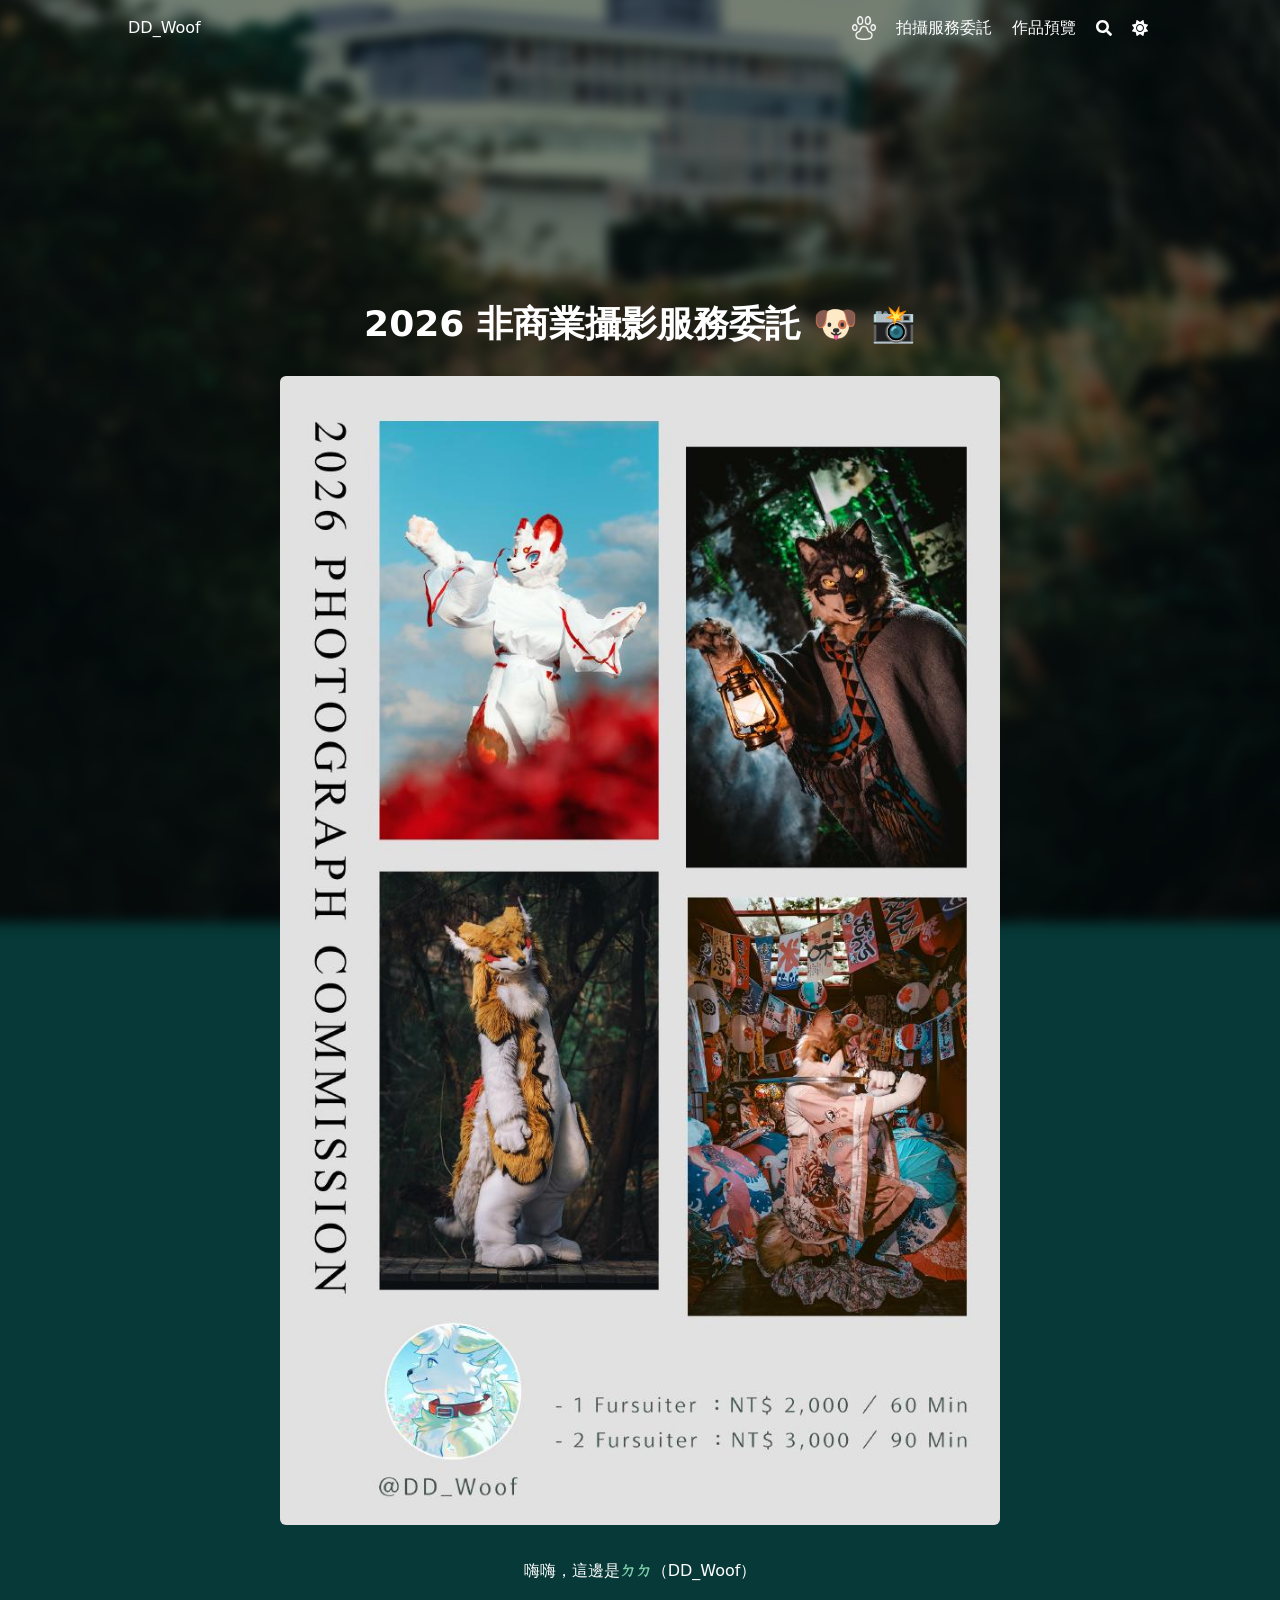
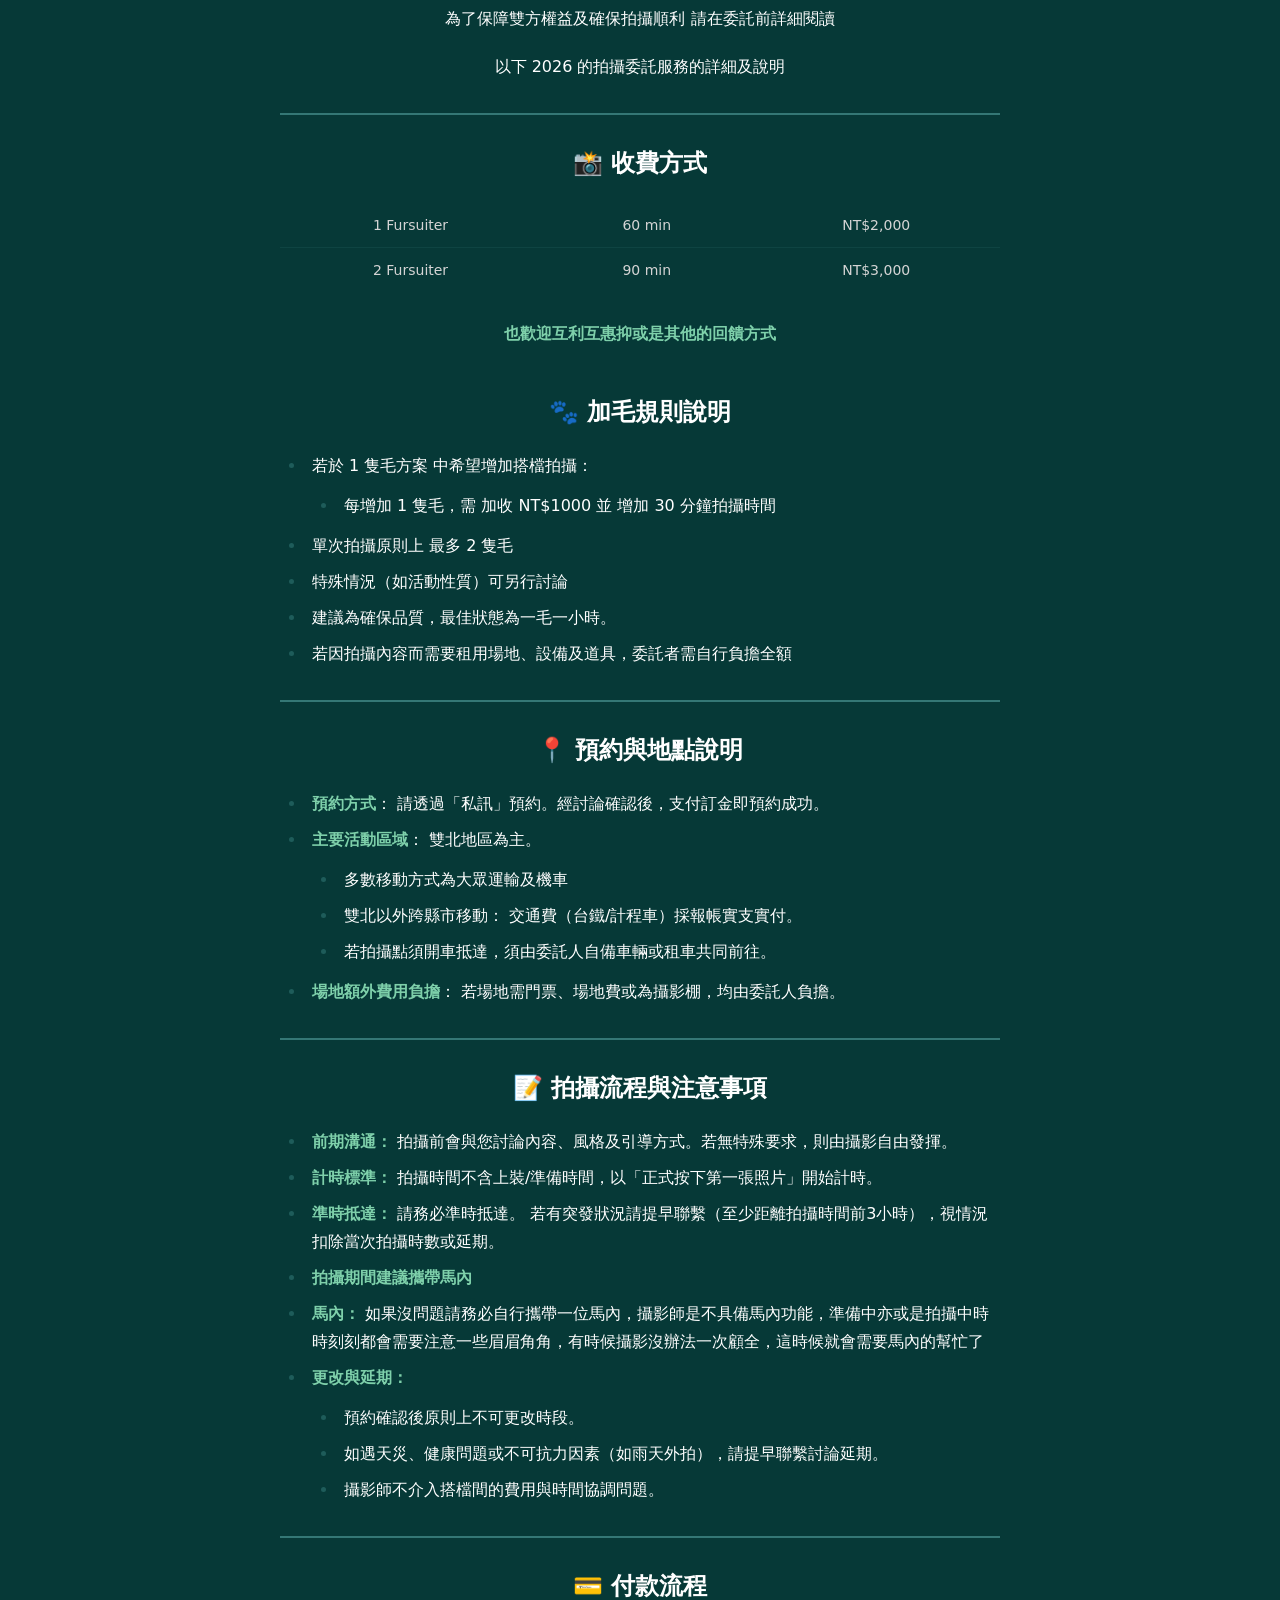
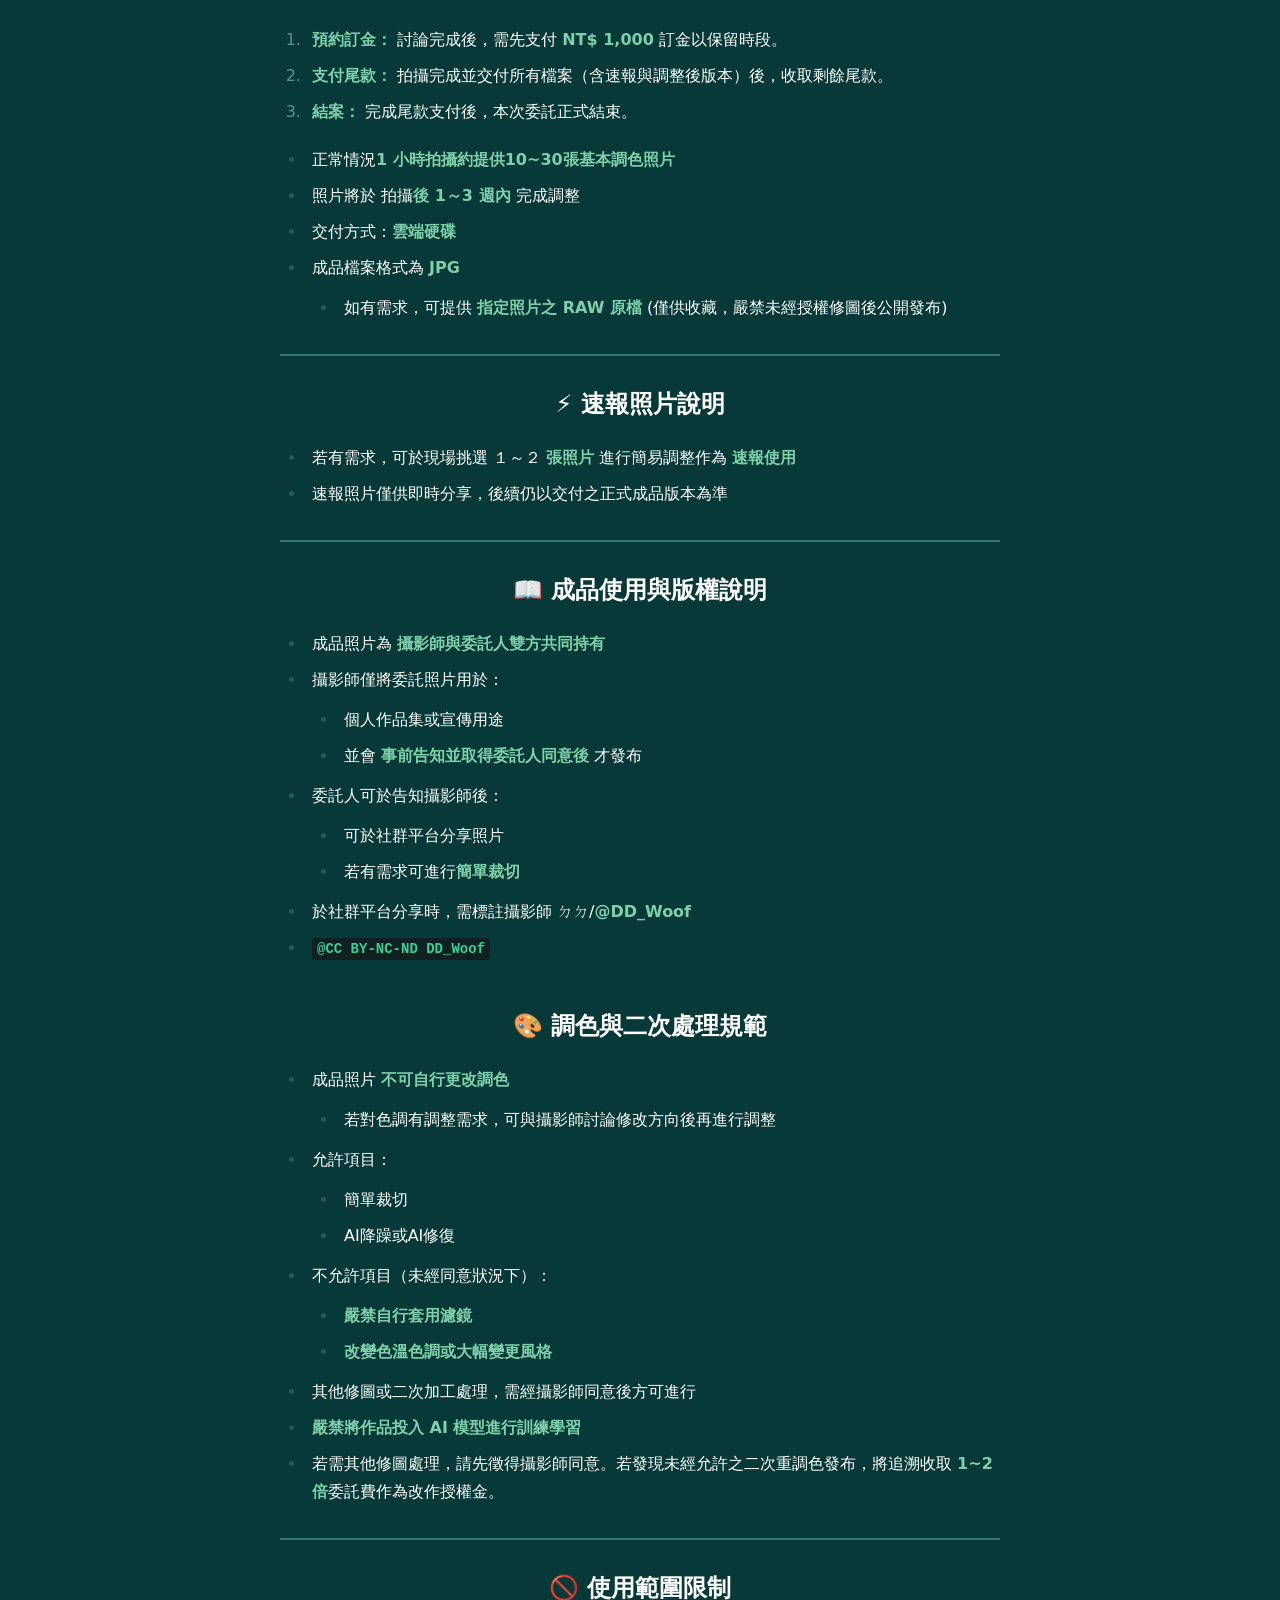
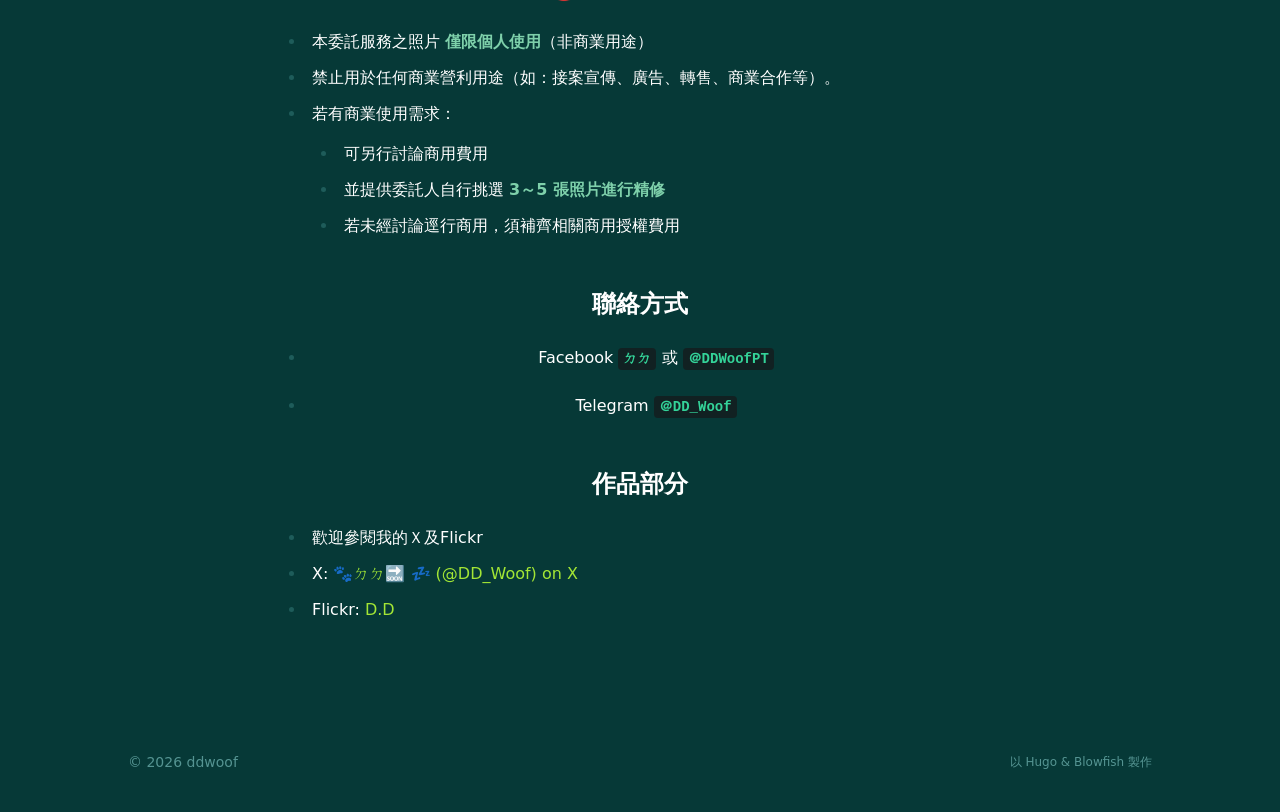
==== commit a9aedbff: "Change img" ====
--- a/services/index.html
+++ b/services/index.html
@@ -673,10 +673,14 @@
     class="my-0 rounded-md"
     loading="lazy"
     decoding="async"
-    fetchpriority="low"
+    fetchpriority="auto"
     alt="作品展示"
-    src="https://img.notionusercontent.com/s3/prod-files-secure%2Fc558e88c-4550-4e06-9104-18500fdc3e27%2Fda1a0a6f-6619-42e2-b8ed-99a313e213f9%2F_web.jpg/size/w=2000?exp=1772271377&amp;sig=JWVzvKEJM6-Inp5CbrmISUtbcxMYs_CvZ-rIkNtdQjo&amp;id=312895ff-63f1-80f4-aa74-c3af09b41fe5&amp;table=block&amp;userId=6483426f-773c-416a-a5eb-2d1f29db7bb9"
-    ></figure>
+    width="2157"
+    height="3442"
+    src="/img/_price_hu_c5b3bc3b69ddafbf.jpg"
+    srcset="/img/_price_hu_c5b3bc3b69ddafbf.jpg 800w, /img/_price_hu_941db209f94dee2b.jpg 1280w"
+    sizes="(min-width: 768px) 50vw, 65vw"
+    data-zoom-src="/img/_price.jpg"></figure>
 </p>
 <p>嗨嗨，這邊是<strong>ㄉㄉ</strong>（DD_Woof）</p>
 <p>為了保障雙方權益及確保拍攝順利
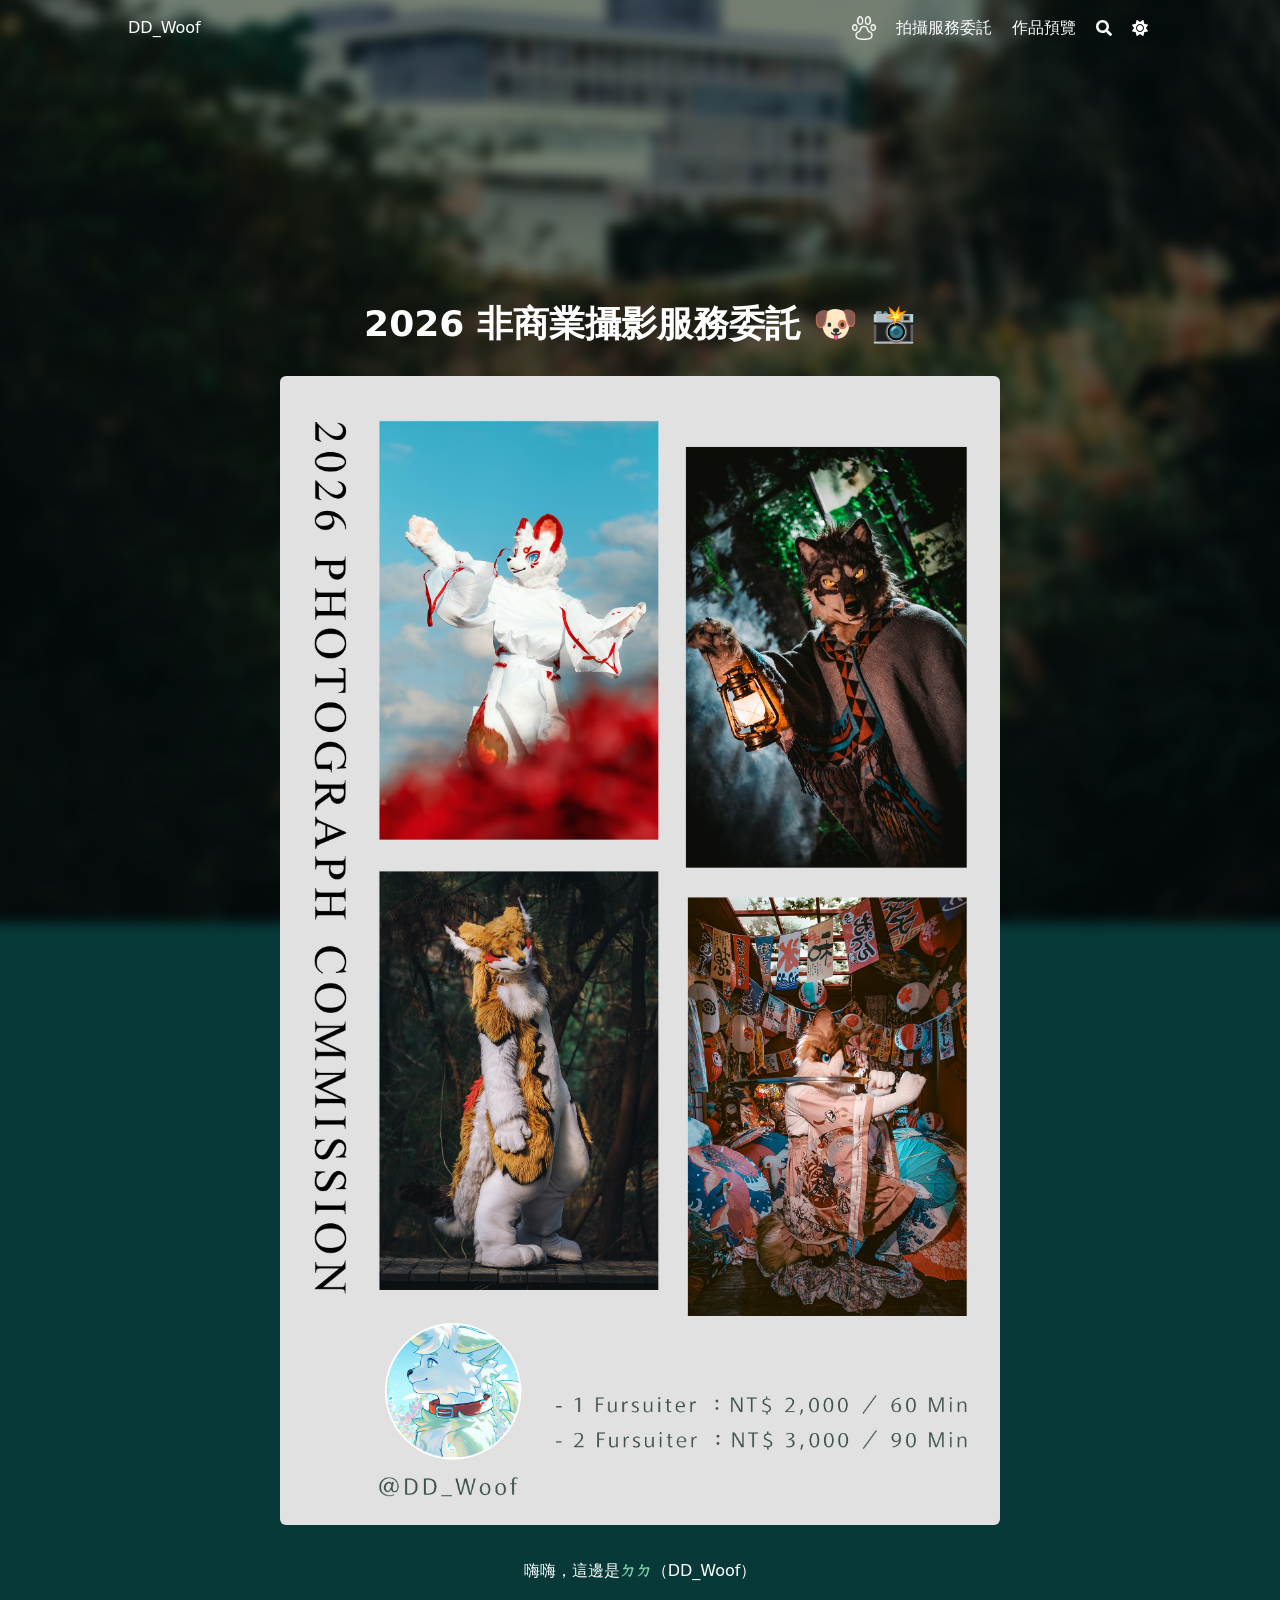
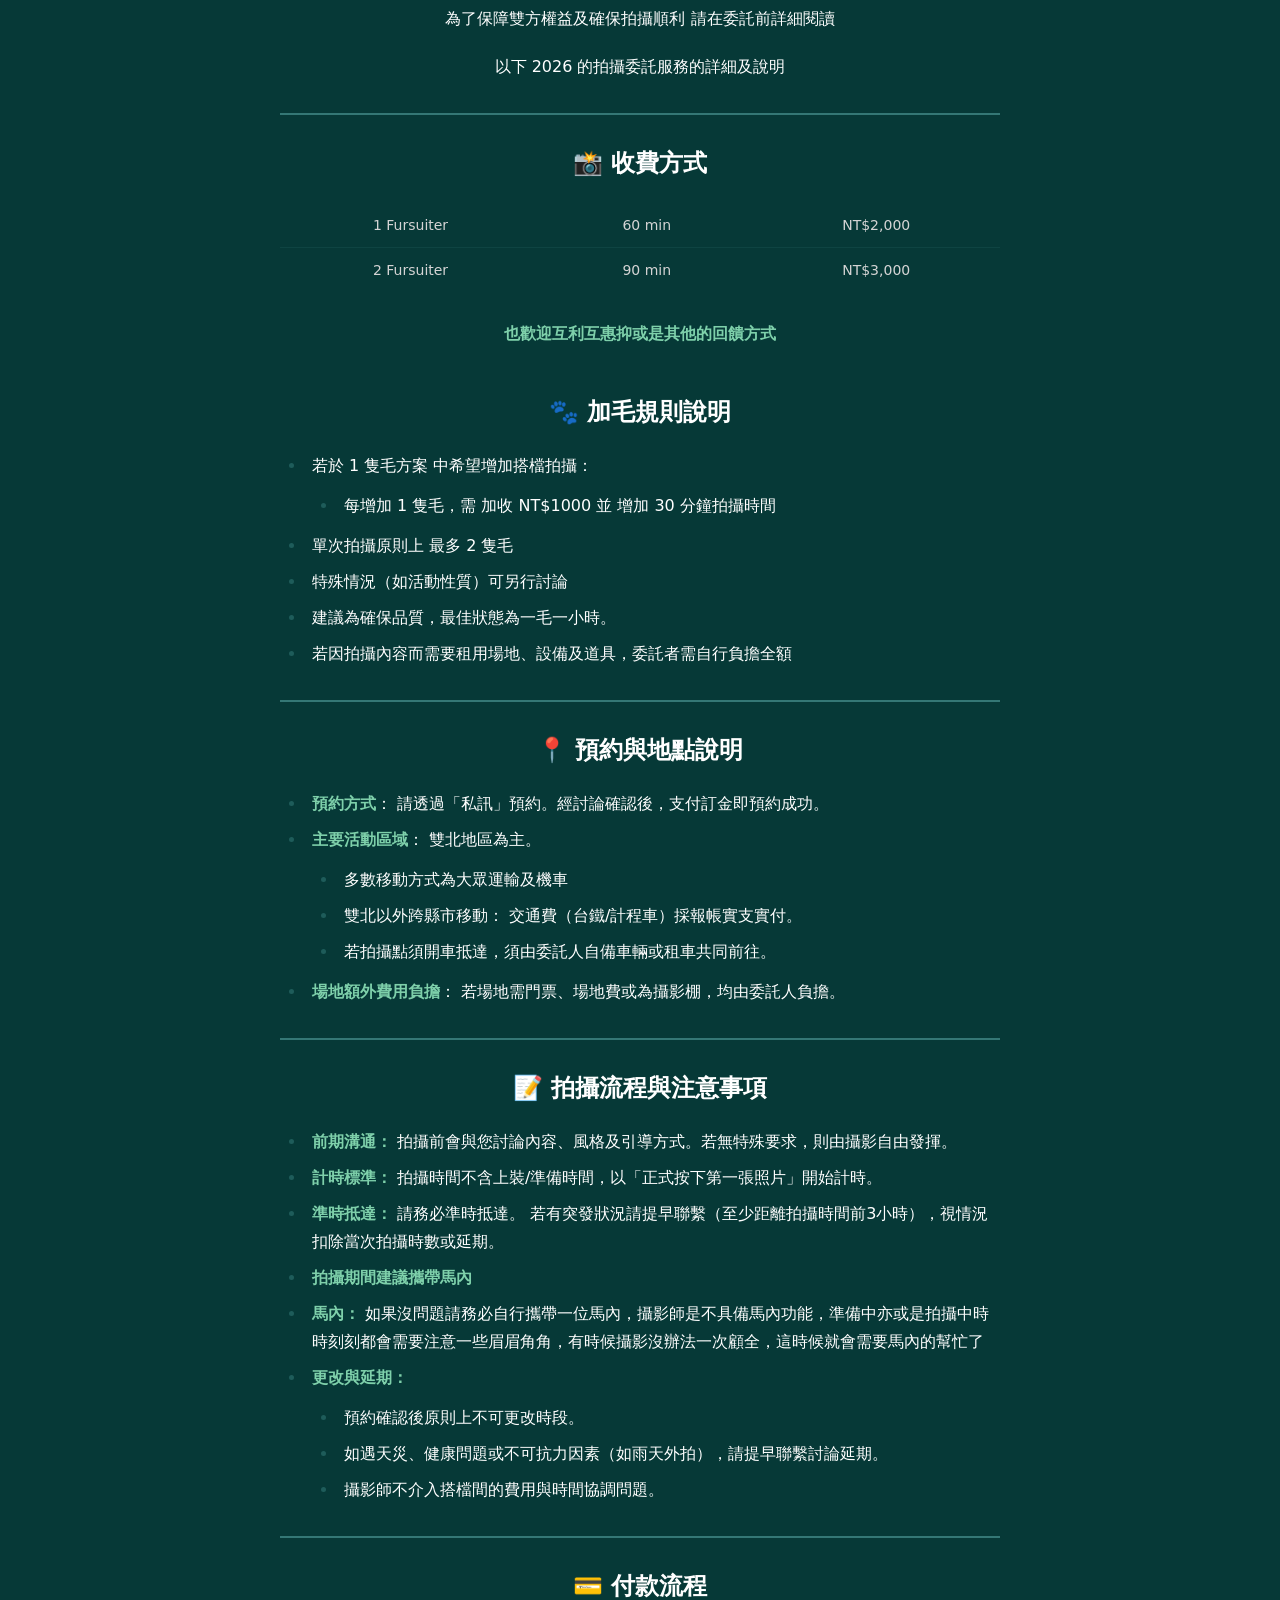
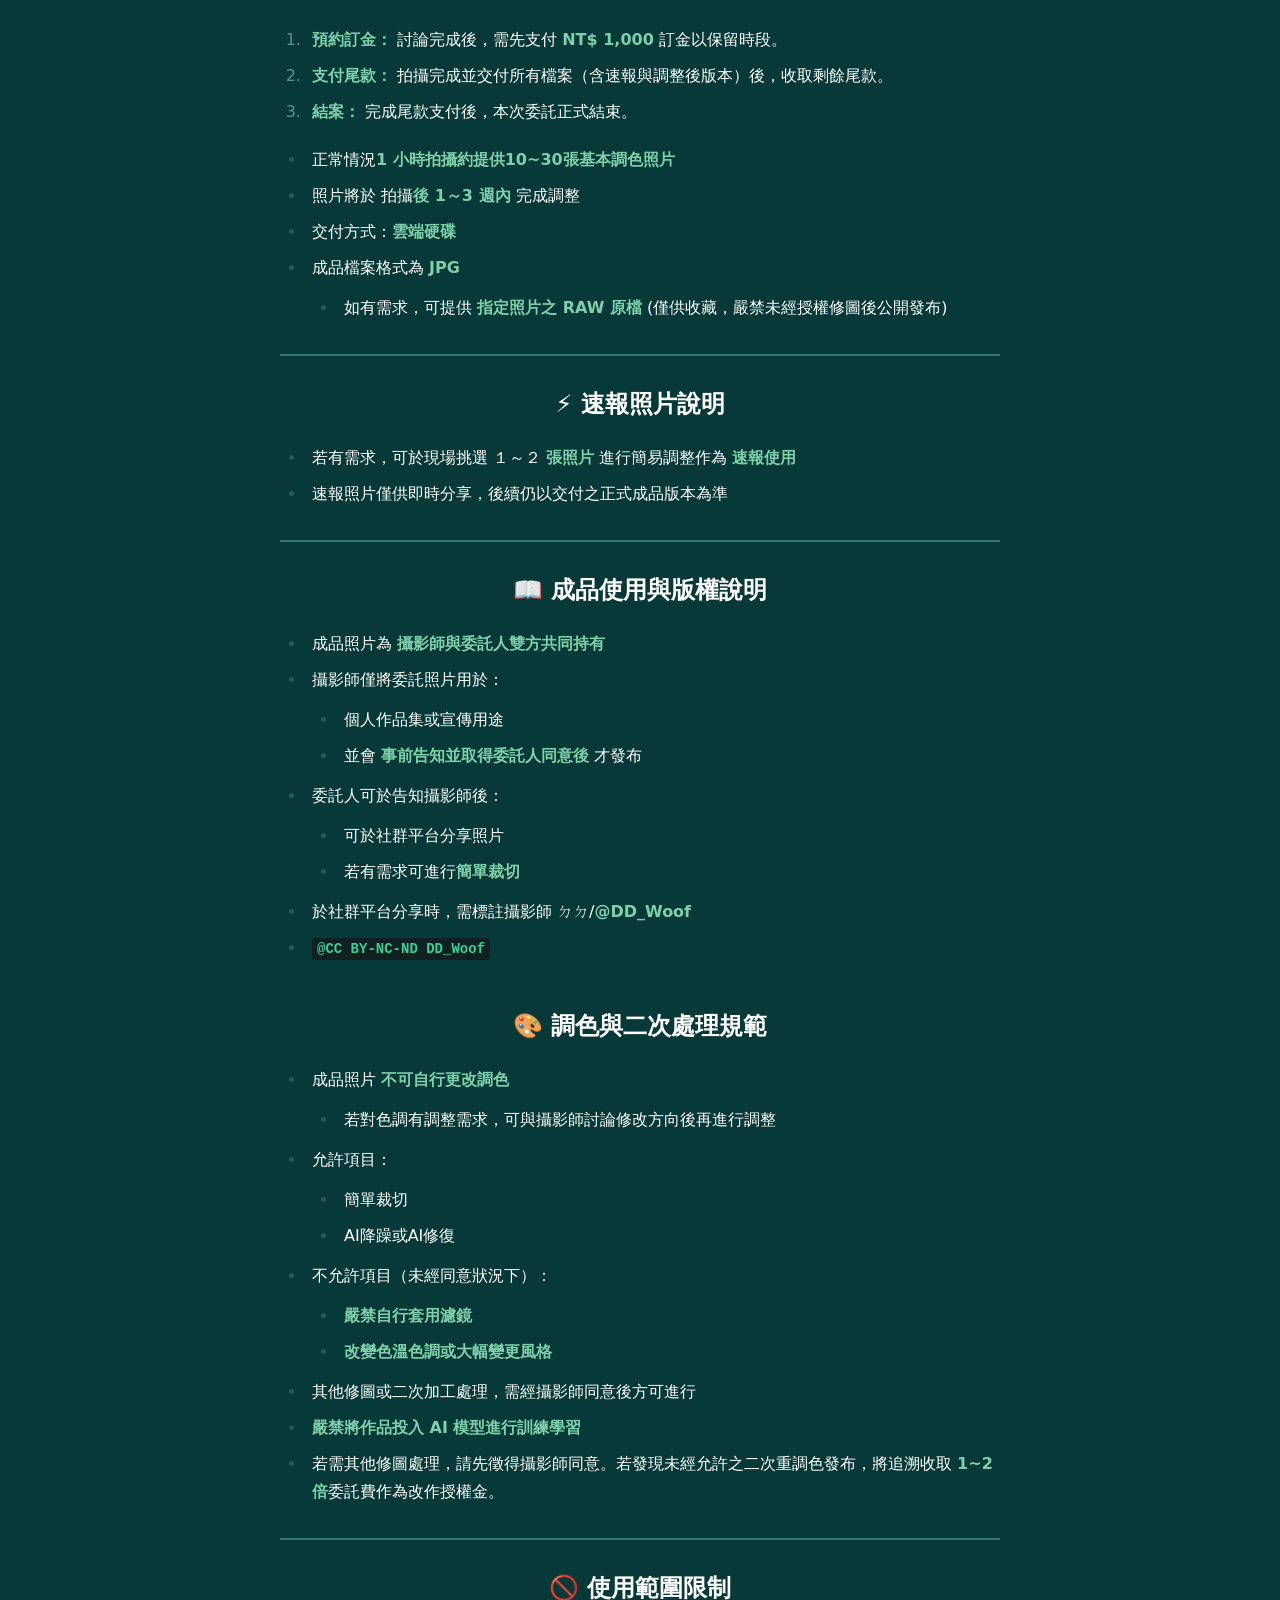
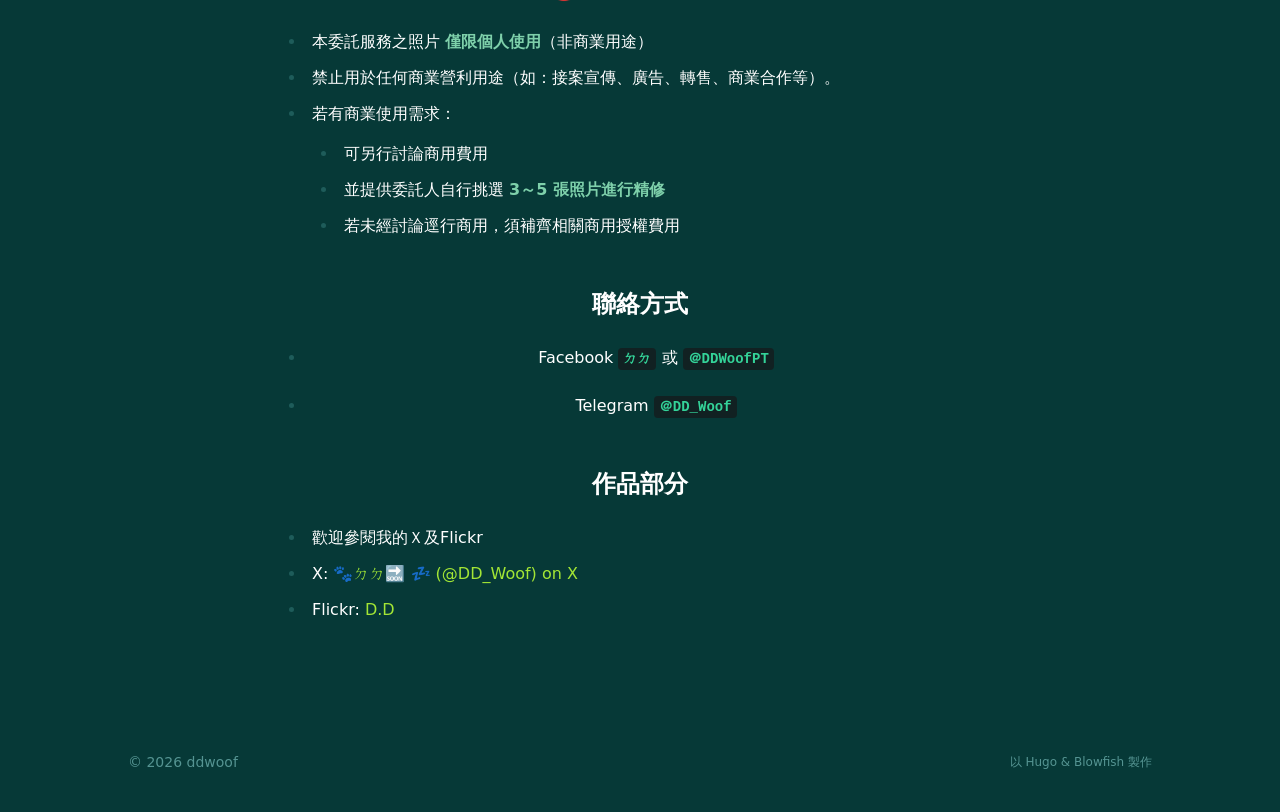
==== commit bb92e3db: "update" ====
--- a/services/index.html
+++ b/services/index.html
@@ -673,14 +673,10 @@
     class="my-0 rounded-md"
     loading="lazy"
     decoding="async"
-    fetchpriority="auto"
+    fetchpriority="low"
     alt="作品展示"
-    width="2157"
-    height="3442"
-    src="/img/_price_hu_c5b3bc3b69ddafbf.jpg"
-    srcset="/img/_price_hu_c5b3bc3b69ddafbf.jpg 800w, /img/_price_hu_941db209f94dee2b.jpg 1280w"
-    sizes="(min-width: 768px) 50vw, 65vw"
-    data-zoom-src="/img/_price.jpg"></figure>
+    src="/img/price.jpg"
+    ></figure>
 </p>
 <p>嗨嗨，這邊是<strong>ㄉㄉ</strong>（DD_Woof）</p>
 <p>為了保障雙方權益及確保拍攝順利
